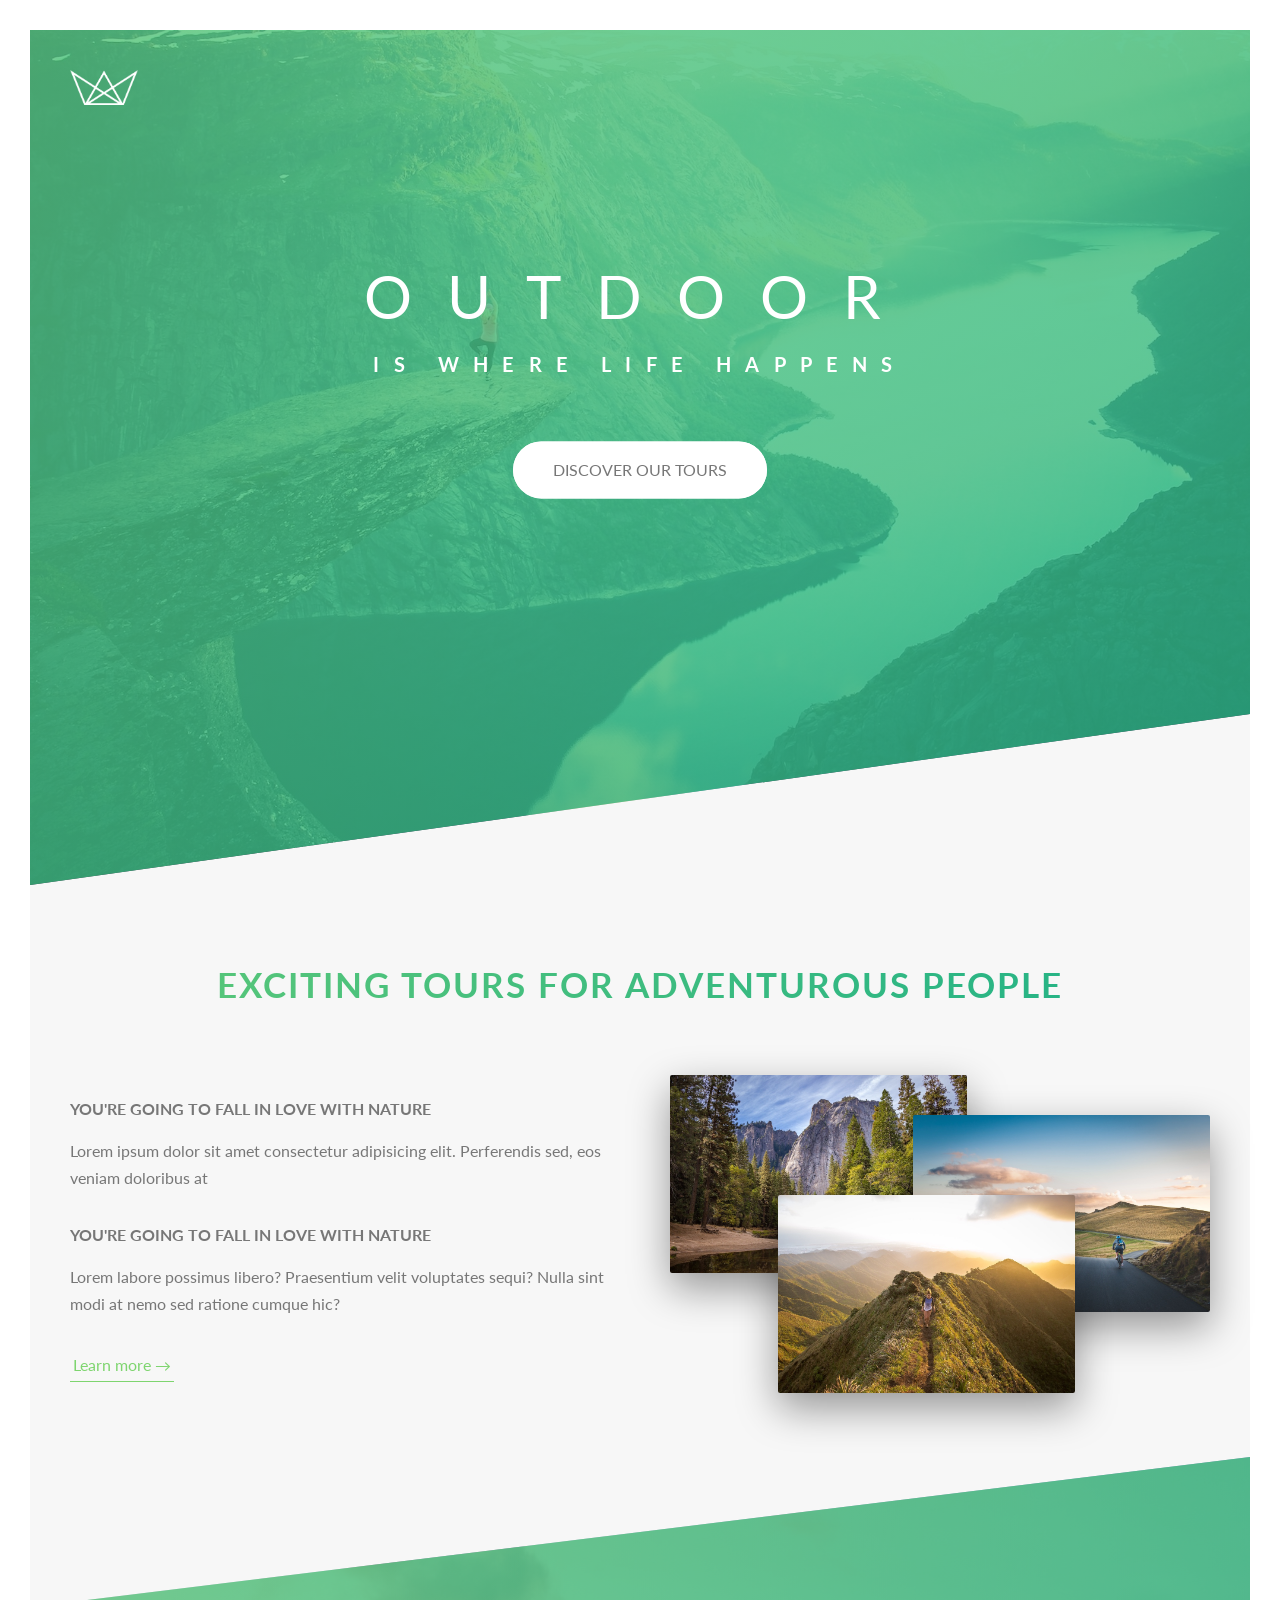
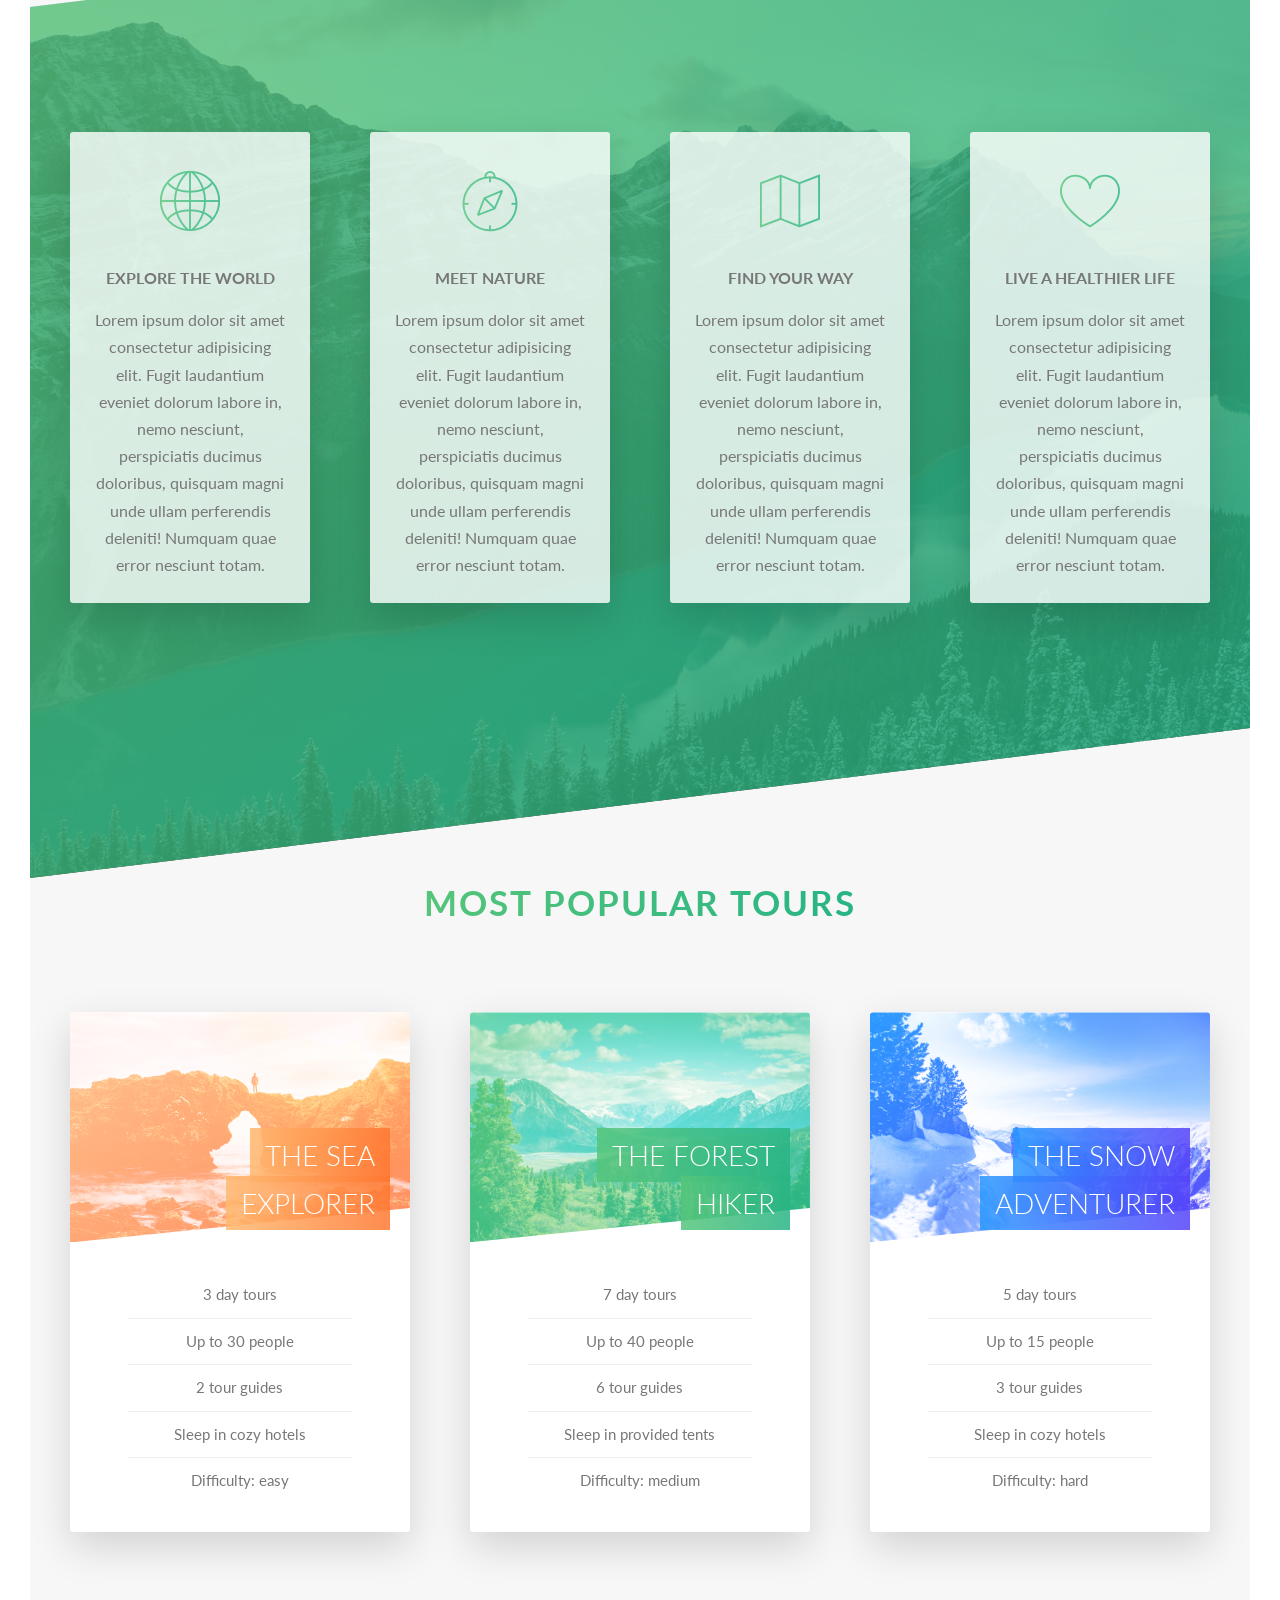
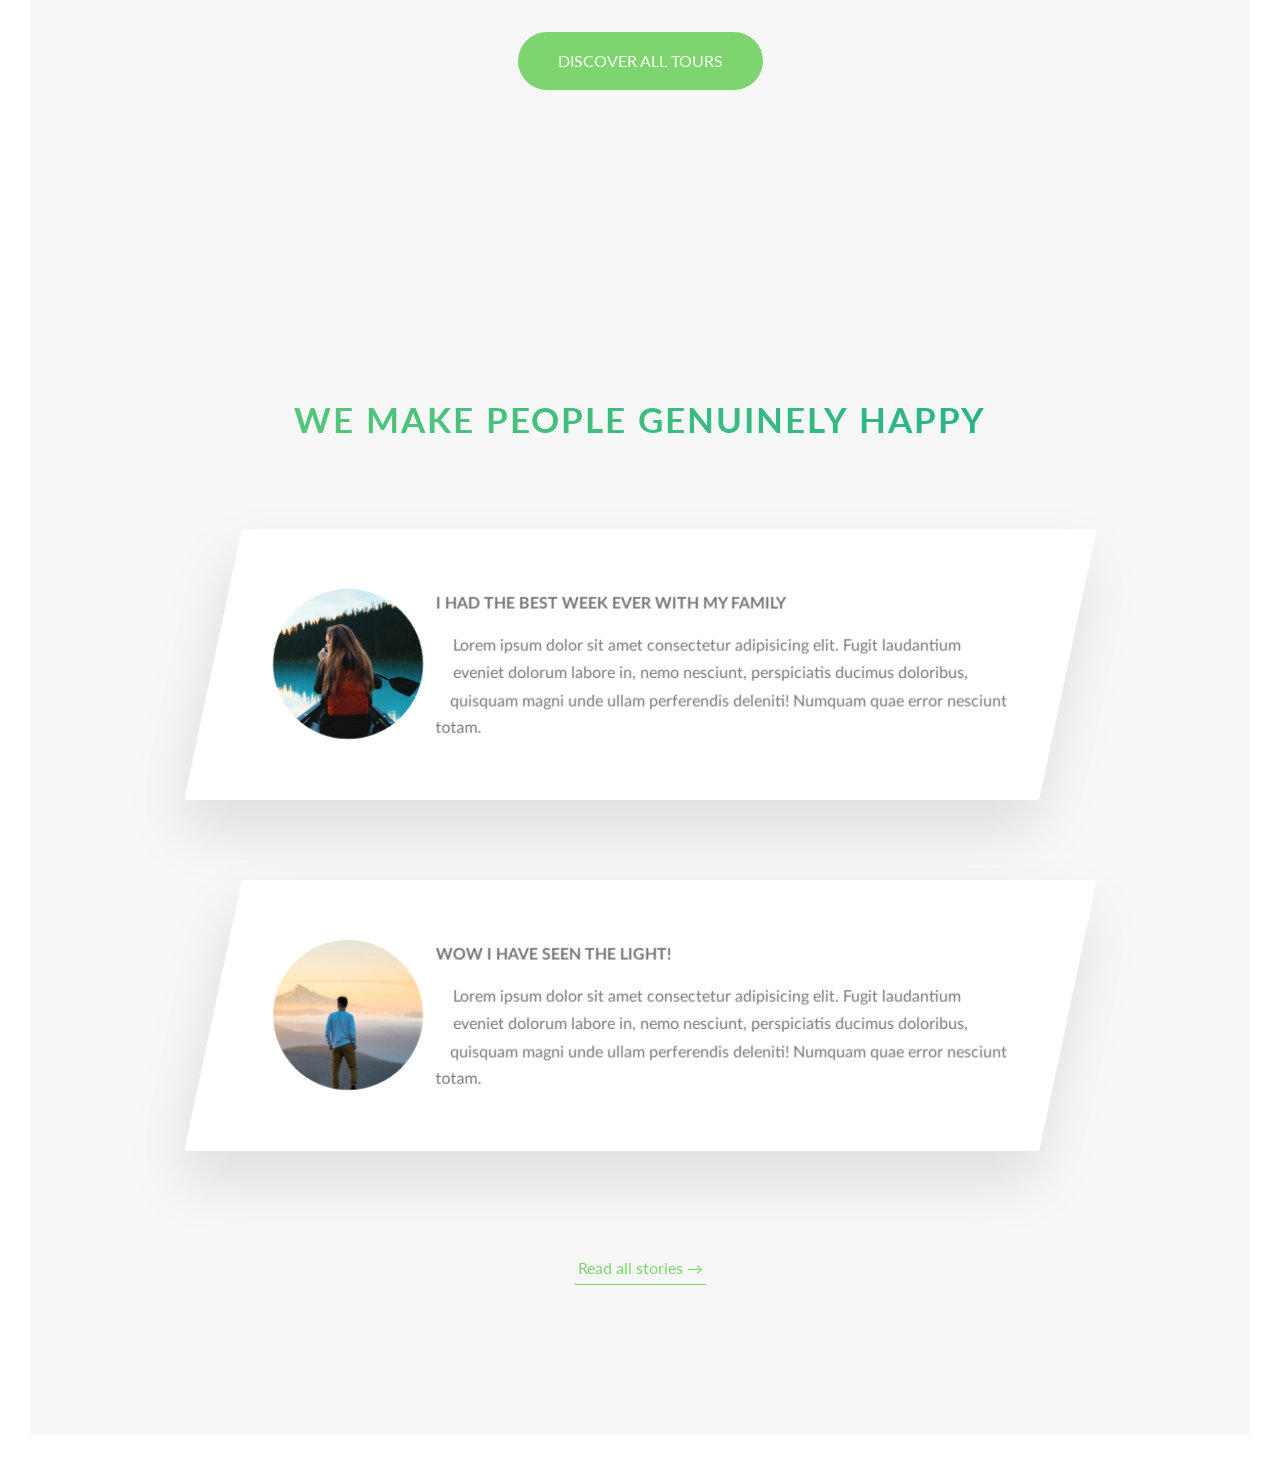
==== Natours/index.html @ 7f2121db "43: completed story item" ====
<!DOCTYPE html>
<html lang="en">

<head>
    <meta charset="UTF-8">
    <meta name="viewport" content="width=device-width, initial-scale=1.0">

    <link href="https://fonts.googleapis.com/css?family=Lato:100,300,400,700,900" rel="stylesheet">

    <link rel="stylesheet" href="css/icon-font.css">
    <link rel="stylesheet" href="css/style.css">
    <link rel="shortcut icon" type="image/png" href="img/favicon.png">

    <title>Natours | Exciting tours for adventurous people</title>
</head>

<body>
    <header class='header'>
        <div class='header__logo-box'>
            <img src='img/logo-white.png' alt='logo' class='header__logo'>
            <!-- images are in-line elements, so you want a container, alt is used for SEO and if image doesn't show -->
        </div>
        <div class='header__text-box'>
            <!-- h1 is the most important element of h1 for SEO/google, so use a span to split up an h1 tag -->
            <h1 class='heading-primary'>
                <span class='heading-primary--main'>Outdoor</span>
                <span class='heading-primary--sub'>is where life happens</span>
            </h1>
            <a href='#' class='btn btn--white btn--animated'>Discover our tours</a>
        </div>
    </header>

    <main>
        <section class="section-about">
            <div class="u-center-text u-margin-bottom-big">
                <h2 class="heading-secondary">
                    Exciting tours for adventurous People
                </h2>
            </div>
            <div class='row'>
                <div class='col-1-of-2'>
                    <h3 class="heading-tertiary u-margin-bottom-small">You're going to fall in love with nature
                    </h3>
                    <p class="paragraph">Lorem ipsum dolor sit amet consectetur adipisicing elit. Perferendis sed, eos veniam doloribus at
                    </p>
                    <h3 class="heading-tertiary u-margin-bottom-small">You're going to fall in love with nature
                    </h3>
                    <p class="paragraph">Lorem labore possimus libero? Praesentium velit voluptates sequi? Nulla sint modi at nemo sed ratione
                        cumque hic?
                    </p>

                    <a href="#" class="btn-text">Learn more &rarr;</a>
                </div>
                <div class='col-1-of-2'>
                    <div class="composition">
                        <img src="img/nat-1-large.jpg" alt="Photo 1" class="composition__photo composition__photo--p1">
                        <img src="img/nat-2-large.jpg" alt="Photo 2" class="composition__photo composition__photo--p2">
                        <img src="img/nat-3-large.jpg" alt="Photo 3" class="composition__photo   composition__photo--p3">
                    </div>
                </div>
            </div>
        </section>
    </main>

    <section class="section-features">

        <div class="row">
            <div class="col-1-of-4">
                <div class="feature-box">
                    <i class='feature-box__icon icon-basic-world'></i>
                    <h3 class="heading-tertiary u-margin-bottom-small">Explore the world</h3>
                    <p class="feature-box__text">
                        Lorem ipsum dolor sit amet consectetur adipisicing elit. Fugit laudantium eveniet dolorum labore in, nemo nesciunt, perspiciatis
                        ducimus doloribus, quisquam magni unde ullam perferendis deleniti! Numquam quae error nesciunt totam.
                    </p>
                </div>
            </div>
            <div class="col-1-of-4">
                <div class="feature-box">
                    <i class='feature-box__icon icon-basic-compass'></i>
                    <h3 class="heading-tertiary u-margin-bottom-small">Meet nature</h3>
                    <p class="feature-box__text">
                        Lorem ipsum dolor sit amet consectetur adipisicing elit. Fugit laudantium eveniet dolorum labore in, nemo nesciunt, perspiciatis
                        ducimus doloribus, quisquam magni unde ullam perferendis deleniti! Numquam quae error nesciunt totam.
                    </p>
                </div>
            </div>
            <div class="col-1-of-4">
                <div class="feature-box">
                    <i class='feature-box__icon icon-basic-map'></i>
                    <h3 class="heading-tertiary u-margin-bottom-small">Find your way</h3>
                    <p class="feature-box__text">
                        Lorem ipsum dolor sit amet consectetur adipisicing elit. Fugit laudantium eveniet dolorum labore in, nemo nesciunt, perspiciatis
                        ducimus doloribus, quisquam magni unde ullam perferendis deleniti! Numquam quae error nesciunt totam.
                    </p>
                </div>
            </div>
            <div class="col-1-of-4">
                <div class="feature-box">
                    <i class='feature-box__icon icon-basic-heart'></i>
                    <h3 class="heading-tertiary u-margin-bottom-small">Live a healthier life</h3>
                    <p class="feature-box__text">
                        Lorem ipsum dolor sit amet consectetur adipisicing elit. Fugit laudantium eveniet dolorum labore in, nemo nesciunt, perspiciatis
                        ducimus doloribus, quisquam magni unde ullam perferendis deleniti! Numquam quae error nesciunt totam.
                    </p>
                </div>
            </div>
        </div>
    </section>
    <section class="section-tours">
        <div class="u-center-text u-margin-bottom-big">
            <h2 class="heading-secondary">
                Most popular tours
            </h2>
        </div>
        <div class='row'>
            <div class='col-1-of-3'>
                <div class="card">
                    <div class="card__side card__side--front">
                        <div class="card__picture card__picture--1">
                            &nbsp;
                            <!--  empty space -->
                        </div>
                        <h4 class="card__heading">
                            <span class="card__heading-span card__heading-span--1">The Sea Explorer</span>
                        </h4>
                        <div class="card__details">
                            <ul>
                                <li>3 day tours</li>
                                <li>Up to 30 people</li>
                                <li>2 tour guides</li>
                                <li>Sleep in cozy hotels</li>
                                <li>Difficulty: easy</li>
                            </ul>
                        </div>
                    </div>
                    <div class="card__side card__side--back card__side--back-1">
                        <div class="card__cta">
                            <div class="card__price-box">
                                <p class="card__price-only">Only</p>
                                <p class="card__price-value">$297</p>
                            </div>
                            <a href="#" class="btn btn--white">Book now!</a>
                        </div>
                    </div>
                </div>
            </div>
            <div class='col-1-of-3'>
                <div class="card">
                    <div class="card__side card__side--front">
                        <div class="card__picture card__picture--2">
                            &nbsp;
                            <!--  empty space -->
                        </div>
                        <h4 class="card__heading">
                            <span class="card__heading-span card__heading-span--2">The Forest Hiker</span>
                        </h4>
                        <div class="card__details">
                            <ul>
                                <li>7 day tours</li>
                                <li>Up to 40 people</li>
                                <li>6 tour guides</li>
                                <li>Sleep in provided tents</li>
                                <li>Difficulty: medium</li>
                            </ul>
                        </div>
                    </div>
                    <div class="card__side card__side--back card__side--back-2">
                        <div class="card__cta">
                            <div class="card__price-box">
                                <p class="card__price-only">Only</p>
                                <p class="card__price-value">$297</p>
                            </div>
                            <a href="#" class="btn btn--white">Book now!</a>
                        </div>
                    </div>
                </div>
            </div>
            <div class='col-1-of-3'>
                <div class="card">
                    <div class="card__side card__side--front">
                        <div class="card__picture card__picture--3">
                            &nbsp;
                            <!--  empty space -->
                        </div>
                        <h4 class="card__heading">
                            <span class="card__heading-span card__heading-span--3">The Snow Adventurer</span>
                        </h4>
                        <div class="card__details">
                            <ul>
                                <li>5 day tours</li>
                                <li>Up to 15 people</li>
                                <li>3 tour guides</li>
                                <li>Sleep in cozy hotels</li>
                                <li>Difficulty: hard</li>
                            </ul>
                        </div>
                    </div>
                    <div class="card__side card__side--back card__side--back-3">
                        <div class="card__cta">
                            <div class="card__price-box">
                                <p class="card__price-only">Only</p>
                                <p class="card__price-value">$297</p>
                            </div>
                            <a href="#" class="btn btn--white">Book now!</a>
                        </div>
                    </div>
                </div>
            </div>
        </div>
        <div class="u-center-text u-margin-top-huge">
            <a href="#" class="btn btn--green">Discover all tours</a>
        </div>
    </section>

    <section class="section-stories">
        <div class="u-center-text u-margin-bottom-big">
            <h2 class="heading-secondary">
                We make people genuinely happy
            </h2>
        </div>
        <div class="row">
            <div class="story">
                <figure class="story__shape">
                    <img src="img/nat-8.jpg" alt="Person on a tour" class='story__img'>
                    <figcaption class="story__caption">
                        Mary Smith
                    </figcaption>
                </figure>
                <div class="story__text">
                    <h3 class="heading-tertiary u-margin-bottom-small">I had the best week ever with my family</h3>
                    <p>Lorem ipsum dolor sit amet consectetur adipisicing elit. Fugit laudantium eveniet dolorum labore in,
                        nemo nesciunt, perspiciatis ducimus doloribus, quisquam magni unde ullam perferendis deleniti! Numquam
                        quae error nesciunt totam.</p>
                </div>
            </div>
        </div>
        <div class="row">
            <div class="story">
                <figure class="story__shape">
                    <img src="img/nat-9.jpg" alt="Person on a tour" class='story__img'>
                    <figcaption class="story__caption">
                        Jack Wilson
                    </figcaption>
                </figure>
                <div class="story__text">
                    <h3 class="heading-tertiary u-margin-bottom-small">Wow I have seen the light!</h3>
                    <p>Lorem ipsum dolor sit amet consectetur adipisicing elit. Fugit laudantium eveniet dolorum labore in,
                        nemo nesciunt, perspiciatis ducimus doloribus, quisquam magni unde ullam perferendis deleniti! Numquam
                        quae error nesciunt totam.</p>
                </div>
            </div>
        </div>
        <div class="u-center-text u-margin-top-huge">
            <a href="#" class="btn-text">Read all stories &rarr;</a>
        </div>
    </section>

</body>

</html>

<!-- <section class='grid-test'>
        <div class='row'>
            <div class='col-1-of-2'>
                Col 1 of 2
            </div>
            <div class='col-1-of-2'>
                Col 1 of 2
            </div>
        </div>
        <div class='row'>
            <div class='col-1-of-3'>
                Col 1 of 3
            </div>
            <div class='col-1-of-3'>
                Col 1 of 3
            </div>
            <div class='col-1-of-3'>
                Col 1 of 3
            </div>
        </div>
        <div class='row'>
            <div class='col-1-of-3'>
                Col 1 of 3
            </div>
            <div class='col-2-of-3'>
                Col 2 of 3
            </div>
        </div>
        <div class='row'>
            <div class='col-1-of-4'>
                Col 1 of 4
            </div>
            <div class='col-1-of-4'>
                Col 1 of 4
            </div>
            <div class='col-1-of-4'>
                Col 1 of 4
            </div>
            <div class='col-1-of-4'>
                Col 1 of 4
            </div>
        </div>
        <div class='row'>
            <div class='col-1-of-4'>
                Col 1 of 4
            </div>
            <div class='col-1-of-4'>
                Col 1 of 4
            </div>
            <div class='col-2-of-4'>
                Col 2 of 4
            </div>
        </div>
        <div class='row'>
            <div class='col-1-of-4'>
                Col 1 of 4
            </div>
            <div class='col-3-of-4'>
                Col 3 of 4
            </div>
        </div>
    </section> -->
---- Natours/css/icon-font.css ----
@charset "UTF-8";

@font-face {
  font-family: "linea-basic-10";
  src:url("fonts/linea-basic-10.eot");
  src:url("fonts/linea-basic-10.eot?#iefix") format("embedded-opentype"),
    url("fonts/linea-basic-10.woff") format("woff"),
    url("fonts/linea-basic-10.ttf") format("truetype"),
    url("fonts/linea-basic-10.svg#linea-basic-10") format("svg");
  font-weight: normal;
  font-style: normal;

}

[data-icon]:before {
  font-family: "linea-basic-10" !important;
  content: attr(data-icon);
  font-style: normal !important;
  font-weight: normal !important;
  font-variant: normal !important;
  text-transform: none !important;
  speak: none;
  line-height: 1;
  -webkit-font-smoothing: antialiased;
  -moz-osx-font-smoothing: grayscale;
}

[class^="icon-"]:before,
[class*=" icon-"]:before {
  font-family: "linea-basic-10" !important;
  font-style: normal !important;
  font-weight: normal !important;
  font-variant: normal !important;
  text-transform: none !important;
  speak: none;
  line-height: 1;
  -webkit-font-smoothing: antialiased;
  -moz-osx-font-smoothing: grayscale;
}

.icon-basic-accelerator:before {
  content: "a";
}
.icon-basic-alarm:before {
  content: "b";
}
.icon-basic-anchor:before {
  content: "c";
}
.icon-basic-anticlockwise:before {
  content: "d";
}
.icon-basic-archive:before {
  content: "e";
}
.icon-basic-archive-full:before {
  content: "f";
}
.icon-basic-ban:before {
  content: "g";
}
.icon-basic-battery-charge:before {
  content: "h";
}
.icon-basic-battery-empty:before {
  content: "i";
}
.icon-basic-battery-full:before {
  content: "j";
}
.icon-basic-battery-half:before {
  content: "k";
}
.icon-basic-bolt:before {
  content: "l";
}
.icon-basic-book:before {
  content: "m";
}
.icon-basic-book-pen:before {
  content: "n";
}
.icon-basic-book-pencil:before {
  content: "o";
}
.icon-basic-bookmark:before {
  content: "p";
}
.icon-basic-calculator:before {
  content: "q";
}
.icon-basic-calendar:before {
  content: "r";
}
.icon-basic-cards-diamonds:before {
  content: "s";
}
.icon-basic-cards-hearts:before {
  content: "t";
}
.icon-basic-case:before {
  content: "u";
}
.icon-basic-chronometer:before {
  content: "v";
}
.icon-basic-clessidre:before {
  content: "w";
}
.icon-basic-clock:before {
  content: "x";
}
.icon-basic-clockwise:before {
  content: "y";
}
.icon-basic-cloud:before {
  content: "z";
}
.icon-basic-clubs:before {
  content: "A";
}
.icon-basic-compass:before {
  content: "B";
}
.icon-basic-cup:before {
  content: "C";
}
.icon-basic-diamonds:before {
  content: "D";
}
.icon-basic-display:before {
  content: "E";
}
.icon-basic-download:before {
  content: "F";
}
.icon-basic-exclamation:before {
  content: "G";
}
.icon-basic-eye:before {
  content: "H";
}
.icon-basic-eye-closed:before {
  content: "I";
}
.icon-basic-female:before {
  content: "J";
}
.icon-basic-flag1:before {
  content: "K";
}
.icon-basic-flag2:before {
  content: "L";
}
.icon-basic-floppydisk:before {
  content: "M";
}
.icon-basic-folder:before {
  content: "N";
}
.icon-basic-folder-multiple:before {
  content: "O";
}
.icon-basic-gear:before {
  content: "P";
}
.icon-basic-geolocalize-01:before {
  content: "Q";
}
.icon-basic-geolocalize-05:before {
  content: "R";
}
.icon-basic-globe:before {
  content: "S";
}
.icon-basic-gunsight:before {
  content: "T";
}
.icon-basic-hammer:before {
  content: "U";
}
.icon-basic-headset:before {
  content: "V";
}
.icon-basic-heart:before {
  content: "W";
}
.icon-basic-heart-broken:before {
  content: "X";
}
.icon-basic-helm:before {
  content: "Y";
}
.icon-basic-home:before {
  content: "Z";
}
.icon-basic-info:before {
  content: "0";
}
.icon-basic-ipod:before {
  content: "1";
}
.icon-basic-joypad:before {
  content: "2";
}
.icon-basic-key:before {
  content: "3";
}
.icon-basic-keyboard:before {
  content: "4";
}
.icon-basic-laptop:before {
  content: "5";
}
.icon-basic-life-buoy:before {
  content: "6";
}
.icon-basic-lightbulb:before {
  content: "7";
}
.icon-basic-link:before {
  content: "8";
}
.icon-basic-lock:before {
  content: "9";
}
.icon-basic-lock-open:before {
  content: "!";
}
.icon-basic-magic-mouse:before {
  content: "\"";
}
.icon-basic-magnifier:before {
  content: "#";
}
.icon-basic-magnifier-minus:before {
  content: "$";
}
.icon-basic-magnifier-plus:before {
  content: "%";
}
.icon-basic-mail:before {
  content: "&";
}
.icon-basic-mail-multiple:before {
  content: "'";
}
.icon-basic-mail-open:before {
  content: "(";
}
.icon-basic-mail-open-text:before {
  content: ")";
}
.icon-basic-male:before {
  content: "*";
}
.icon-basic-map:before {
  content: "+";
}
.icon-basic-message:before {
  content: ",";
}
.icon-basic-message-multiple:before {
  content: "-";
}
.icon-basic-message-txt:before {
  content: ".";
}
.icon-basic-mixer2:before {
  content: "/";
}
.icon-basic-mouse:before {
  content: ":";
}
.icon-basic-notebook:before {
  content: ";";
}
.icon-basic-notebook-pen:before {
  content: "<";
}
.icon-basic-notebook-pencil:before {
  content: "=";
}
.icon-basic-paperplane:before {
  content: ">";
}
.icon-basic-pencil-ruler:before {
  content: "?";
}
.icon-basic-pencil-ruler-pen:before {
  content: "@";
}
.icon-basic-photo:before {
  content: "[";
}
.icon-basic-picture:before {
  content: "]";
}
.icon-basic-picture-multiple:before {
  content: "^";
}
.icon-basic-pin1:before {
  content: "_";
}
.icon-basic-pin2:before {
  content: "`";
}
.icon-basic-postcard:before {
  content: "{";
}
.icon-basic-postcard-multiple:before {
  content: "|";
}
.icon-basic-printer:before {
  content: "}";
}
.icon-basic-question:before {
  content: "~";
}
.icon-basic-rss:before {
  content: "\\";
}
.icon-basic-server:before {
  content: "\e000";
}
.icon-basic-server2:before {
  content: "\e001";
}
.icon-basic-server-cloud:before {
  content: "\e002";
}
.icon-basic-server-download:before {
  content: "\e003";
}
.icon-basic-server-upload:before {
  content: "\e004";
}
.icon-basic-settings:before {
  content: "\e005";
}
.icon-basic-share:before {
  content: "\e006";
}
.icon-basic-sheet:before {
  content: "\e007";
}
.icon-basic-sheet-multiple:before {
  content: "\e008";
}
.icon-basic-sheet-pen:before {
  content: "\e009";
}
.icon-basic-sheet-pencil:before {
  content: "\e00a";
}
.icon-basic-sheet-txt:before {
  content: "\e00b";
}
.icon-basic-signs:before {
  content: "\e00c";
}
.icon-basic-smartphone:before {
  content: "\e00d";
}
.icon-basic-spades:before {
  content: "\e00e";
}
.icon-basic-spread:before {
  content: "\e00f";
}
.icon-basic-spread-bookmark:before {
  content: "\e010";
}
.icon-basic-spread-text:before {
  content: "\e011";
}
.icon-basic-spread-text-bookmark:before {
  content: "\e012";
}
.icon-basic-star:before {
  content: "\e013";
}
.icon-basic-tablet:before {
  content: "\e014";
}
.icon-basic-target:before {
  content: "\e015";
}
.icon-basic-todo:before {
  content: "\e016";
}
.icon-basic-todo-pen:before {
  content: "\e017";
}
.icon-basic-todo-pencil:before {
  content: "\e018";
}
.icon-basic-todo-txt:before {
  content: "\e019";
}
.icon-basic-todolist-pen:before {
  content: "\e01a";
}
.icon-basic-todolist-pencil:before {
  content: "\e01b";
}
.icon-basic-trashcan:before {
  content: "\e01c";
}
.icon-basic-trashcan-full:before {
  content: "\e01d";
}
.icon-basic-trashcan-refresh:before {
  content: "\e01e";
}
.icon-basic-trashcan-remove:before {
  content: "\e01f";
}
.icon-basic-upload:before {
  content: "\e020";
}
.icon-basic-usb:before {
  content: "\e021";
}
.icon-basic-video:before {
  content: "\e022";
}
.icon-basic-watch:before {
  content: "\e023";
}
.icon-basic-webpage:before {
  content: "\e024";
}
.icon-basic-webpage-img-txt:before {
  content: "\e025";
}
.icon-basic-webpage-multiple:before {
  content: "\e026";
}
.icon-basic-webpage-txt:before {
  content: "\e027";
}
.icon-basic-world:before {
  content: "\e028";
}
---- Natours/css/style.css ----
@keyframes moveInLeft {
  0% {
    /* start of animation */
    opacity: 0;
    transform: translateX(-10rem);
    /* x moves right */ }
  80% {
    transform: translateX(2rem);
    /* rotate(180deg) */ }
  100% {
    /* end of animation */
    opacity: 1;
    transform: translateX(0); } }

@keyframes moveInRight {
  0% {
    /* start of animation */
    opacity: 0;
    transform: translateX(10rem);
    /* x moves right */ }
  80% {
    transform: translateX(-2rem); }
  100% {
    /* end of animation */
    opacity: 1;
    transform: translateX(0); } }

/* normalize - makes every browser render the same way but since browsers are getting better and better, no need to normalize (wipes all styles, even browser settings)
Rather, just reset to bring back to browser settings*/
*,
*::after,
*::before {
  /* universal selector */
  margin: 0;
  padding: 0;
  /* box-sizing: border-box; */
  /* change box model so border and padding is not added to total height and width specified for a box */
  box-sizing: inherit; }

html {
  /* font-size: 10px; */
  /* used 10px b/c its a clean num| 10px = 1 rem */
  font-size: 62.5%;
  /* default browser f-size is 16px, 100/16 = 62.5, making it completely dynamic */ }

body {
  box-sizing: border-box; }

body {
  font-family: "Lato", sans-serif;
  /* putting font fami ly here will allow all children to inherit (more efficient) */
  font-weight: 400;
  font-size: 16px;
  line-height: 1.7;
  /* times bigger than previous line height */
  color: #777;
  padding: 3rem; }

.heading-primary {
  color: #fff;
  text-transform: uppercase;
  /* fix for shaking from animation, bug no one knows y */
  backface-visibility: hidden;
  margin-bottom: 6rem; }
  .heading-primary--main {
    /* since a span is an inline elem, you'll need to change display to change behavior*/
    display: block;
    font-size: 6rem;
    font-weight: 400;
    letter-spacing: 3.5rem;
    animation-name: moveInLeft;
    /* that you've specified below */
    animation-duration: 2s;
    animation-timing-function: ease-out;
    /*there are other distributions of speed */
    /* animation-delay: 3s; */
    /* animation-iteration-count: 3; */ }
  .heading-primary--sub {
    display: block;
    font-size: 2rem;
    font-weight: 700;
    letter-spacing: 1.42rem;
    animation: moveInRight 2s ease-out; }

.heading-secondary {
  font-size: 3.5rem;
  text-transform: uppercase;
  font-weight: 700;
  letter-spacing: 2px;
  display: inline-block;
  background-image: linear-gradient(to right, #55c57a, #28b485);
  -webkit-background-clip: text;
  color: transparent;
  transition: all 0.2s; }
  .heading-secondary:hover {
    transform: skewY(2deg) skewX(15deg) scale(1.1);
    text-shadow: 0.5rem 1rem 2rem rgba(0, 0, 0, 0.2); }

.heading-tertiary {
  font-size: 1.6rem;
  font-weight: 700;
  text-transform: uppercase; }

.paragraph {
  font-size: 1.6rem; }
  .paragraph:not(:last-child) {
    margin-bottom: 3rem; }

.u-center-text {
  text-align: center; }

.u-margin-bottom-small {
  margin-bottom: 1.5rem; }

.u-margin-bottom-medium {
  margin-bottom: 4rem; }

.u-margin-bottom-big {
  margin-bottom: 8rem; }

.u-margin-top-big {
  margin-top: 8rem; }

.u-margin-top-huge {
  margin-top: 10rem; }

.btn {
  /* psuedo class, style classes under special states. link is specific to a tag */
  /* combine all these psuedo classes to make it feel like a btn press */
  /* in order to have an after effect, you MUST specify content and display prop */ }
  .btn:link, .btn:visited {
    text-transform: uppercase;
    text-decoration: none;
    /* kills blue underline for a tag */
    padding: 1.5rem 4rem;
    display: inline-block;
    border-radius: 10rem;
    /* this prop must be on intitial state!, just how it works */
    transition: all 0.2s;
    position: relative;
    font-size: 1.6rem; }
  .btn:hover {
    transform: translateY(-0.3rem);
    /* since we want to move it vertical, use -Y */
    box-shadow: 0 1rem 2rem rgba(0, 0, 0, 0.2);
    /* y , x , blur , color */ }
    .btn:hover::after {
      transform: scaleX(1.4) scaleY(1.6);
      /* */
      opacity: 0; }
  .btn:active {
    transform: translateY(-0.1rem);
    /* active is in relation to inital link state, not back on hover */
    box-shadow: 0 0.5rem 1rem rgba(0, 0, 0, 0.2);
    /* y , x , blur , color */ }
  .btn--white {
    background: #fff;
    color: #777; }
    .btn--white::after {
      background-color: #fff; }
  .btn--green {
    background: #7ed56f;
    color: #fff; }
    .btn--green::after {
      background: #7ed56f; }
  .btn::after {
    content: "";
    display: inline-block;
    height: 100%;
    width: 100%;
    border-radius: 100px;
    position: absolute;
    top: 0;
    left: 0;
    z-index: -1;
    transition: all 0.4s; }

@keyframes moveInButton {
  0% {
    /* start of animation */
    opacity: 0;
    transform: translateY(10rem);
    /* Y moves up */ }
  100% {
    /* end of animation */
    opacity: 1;
    transform: translateY(0); } }
  .btn--animated {
    animation: moveInButton 0.5s 0.75s;
    /* .75 is the delay */
    animation-fill-mode: backwards;
    /* will apply 0% animation when page loads so it doesn't appear randomly */ }

.btn-text:link, .btn-text:visited {
  font-size: 1.6rem;
  color: #7ed56f;
  display: inline-block;
  text-decoration: none;
  border-bottom: 1px solid #7ed56f;
  padding: 3px;
  transition: all 0.2s; }

.btn-text:hover {
  background-color: #7ed56f;
  color: #fff;
  box-shadow: 0 1rem 2rem rgba(0, 0, 0, 0.15);
  transform: translateY(-2px); }

.btn-text:active {
  box-shadow: 0 0.5rem 2rem rgba(0, 0, 0, 0.15);
  transform: translateY(0px); }

.composition {
  position: relative; }
  .composition__photo {
    width: 55%;
    box-shadow: 0 1.5rem 4rem rgba(0, 0, 0, 0.4);
    border-radius: 2px;
    position: absolute;
    z-index: 10;
    transition: all 0.2s;
    outline-offset: 2rem; }
    .composition__photo--p1 {
      left: 0;
      top: -2rem; }
    .composition__photo--p2 {
      right: 0;
      top: 2rem; }
    .composition__photo--p3 {
      left: 20%;
      top: 10rem; }
    .composition__photo:hover {
      transform: scale(1.05) translateY(-0.5rem);
      box-shadow: 0 2.5rem 4rem rgba(0, 0, 0, 0.5);
      z-index: 20;
      outline: 1.5rem solid #7ed56f; }
  .composition:hover .composition__photo:not(:hover) {
    transform: scale(0.95); }

.feature-box {
  background-color: rgba(255, 255, 255, 0.8);
  font-size: 1.5;
  padding: 2.5rem;
  text-align: center;
  border-radius: 3px;
  box-shadow: 0 1.5rem 4rem rgba(0, 0, 0, 0.15);
  transition: transform 0.3s; }
  .feature-box__icon {
    font-size: 6rem;
    margin-bottom: 0.5rem;
    display: inline-block;
    background-image: linear-gradient(to right, rgba(85, 197, 122, 0.8), rgba(40, 180, 133, 0.8));
    -webkit-background-clip: text;
    color: transparent; }
  .feature-box:hover {
    transform: translateY(-1.5rem) scale(1.03); }

.card {
  perspective: 150rem;
  -moz-perspective: 150rem;
  position: relative;
  height: 52rem; }
  .card__side {
    height: 52rem;
    transition: all 2s ease;
    position: absolute;
    top: 0;
    left: 0;
    width: 100%;
    backface-visibility: hidden;
    border-radius: 3px;
    box-shadow: 0 1.5rem 4rem rgba(0, 0, 0, 0.15);
    overflow: hidden; }
    .card__side--front {
      background-color: #fff; }
    .card__side--back {
      transform: rotateY(180deg); }
      .card__side--back-1 {
        background-image: linear-gradient(to right, #ffb970, #ff7730); }
      .card__side--back-2 {
        background-image: linear-gradient(to right, #55c57a, #28b485); }
      .card__side--back-3 {
        background-image: linear-gradient(to right, #2998ff, #5643fa); }
  .card:hover .card__side--front {
    transform: rotateY(-180deg); }
  .card:hover .card__side--back {
    transform: rotateY(0); }
  .card__picture {
    background-size: cover;
    height: 23rem;
    background-blend-mode: screen;
    -webkit-clip-path: polygon(0 0, 100% 0, 100% 85%, 0 100%);
    clip-path: polygon(0 0, 100% 0, 100% 85%, 0 100%);
    border-top-left-radius: 3px;
    border-top-right-radius: 3px; }
    .card__picture--1 {
      background-image: linear-gradient(to right bottom, #ffb970, #ff7730), url("../img/nat-5.jpg"); }
    .card__picture--2 {
      background-image: linear-gradient(to right bottom, #55c57a, #28b485), url("../img/nat-6.jpg"); }
    .card__picture--3 {
      background-image: linear-gradient(to right bottom, #2998ff, #5643fa), url("../img/nat-7.jpg"); }
  .card__heading {
    font-size: 2.8rem;
    font-weight: 300;
    text-transform: uppercase;
    color: #fff;
    text-align: right;
    position: absolute;
    top: 12rem;
    right: 2rem;
    width: 70%; }
  .card__heading-span {
    padding: 1rem 1.5rem;
    -webkit-box-decoration-break: clone;
    box-decoration-break: clone; }
    .card__heading-span--1 {
      background-image: linear-gradient(to right, rgba(255, 185, 112, 0.85), rgba(255, 119, 48, 0.85)); }
    .card__heading-span--2 {
      background-image: linear-gradient(to right, rgba(85, 197, 122, 0.85), rgba(40, 180, 133, 0.85)); }
    .card__heading-span--3 {
      background-image: linear-gradient(to right, rgba(41, 152, 255, 0.85), rgba(86, 67, 250, 0.85)); }
  .card__details {
    padding: 3rem; }
    .card__details ul {
      list-style: none;
      width: 80%;
      margin: 0 auto; }
      .card__details ul li {
        text-align: center;
        font-size: 1.5rem;
        padding: 1rem; }
        .card__details ul li:not(:last-child) {
          border-bottom: 1px solid #eee; }
  .card__cta {
    position: absolute;
    top: 50%;
    left: 50%;
    transform: translate(-50%, -50%);
    width: 90%;
    text-align: center; }
  .card__price-box {
    text-align: center;
    color: #fff;
    margin-bottom: 8rem; }
  .card__price-only {
    font-size: 1.4rem;
    text-transform: uppercase; }
  .card__price-value {
    font-size: 6rem;
    font-weight: 100; }

.story {
  width: 75%;
  margin: 0 auto;
  box-shadow: 0 3rem 6rem rgba(0, 0, 0, 0.1);
  background-color: #fff;
  border-radius: 3px;
  padding: 6rem;
  padding-left: 9rem;
  font-size: 1.6rem;
  transform: skewX(-12deg); }
  .story__shape {
    width: 15rem;
    height: 15rem;
    float: left;
    -webkit-shape-outside: circle(50% at 50% 50%);
    shape-outside: circle(50% at 50% 50%);
    -webkit-clip-path: circle(50% at 50% 50%);
    clip-path: circle(50% at 50% 50%);
    transform: translateX(-3rem) skewX(12deg);
    position: relative; }
  .story__img {
    height: 100%;
    transform: translate(-4rem) scale(1.4);
    backface-visibility: hidden;
    transition: all 0.5s; }
  .story__text {
    transform: skewX(12deg); }
  .story__caption {
    position: absolute;
    top: 50%;
    left: 50%;
    transform: translate(-50%, 20%);
    color: #fff;
    font-size: 1.7rem;
    text-align: center;
    opacity: 0;
    transition: all 0.5s;
    backface-visibility: hidden; }
  .story:hover .story__caption {
    opacity: 1;
    transform: translate(-50%, -50%); }
  .story:hover .story__img {
    transform: translate(-4rem) scale(1);
    filter: blur(3px) brightness(80%); }

.header {
  height: 95vh;
  /* background-image: url(../img/hero.jpg); */
  background-image: linear-gradient(to right bottom, rgba(85, 197, 122, 0.8), rgba(40, 180, 133, 0.8)), url(../img/hero.jpg);
  background-size: cover;
  /* will always try to fit the viewport in the box */
  background-position: top;
  /* if img needs to get cut off, it'll always show position specified. This will cut off bottom */
  /* background-position: center; will crop top and bottom to keep img center */
  -webkit-clip-path: ploygon(0 0, 100% 0, 100% 80%, 0 100%);
  clip-path: polygon(0 0, 100% 0, 100% 80%, 0 100%);
  /* topLeft, topRight, bottomRight, bottomLeft */
  position: relative;
  /* if this relative is not present, the .logo-box would be 40px from top left */ }
  .header__logo-box {
    /* to anchor an absolute element onto a container element, the parent container needs the relative property*/
    position: absolute;
    top: 4rem;
    left: 4rem; }
  .header__logo {
    height: 3.5rem; }
  .header__text-box {
    position: absolute;
    /*in relation to parent */
    /* we want to center the container to be center of page*/
    top: 40%;
    left: 50%;
    /*% of the parent (container elem) */
    /* but instead of playing w/ the %, (cause 50% doesn't work out right) combine it with transform */
    transform: translate(-50%, -50%);
    /* transforms position of element itself */
    text-align: center; }

.row {
  max-width: 114rem;
  margin: 0 auto; }
  .row:not(:last-child) {
    margin-bottom: 8rem; }
  .row::after {
    content: "";
    display: table;
    clear: both; }
  .row [class^="col-"] {
    float: left; }
    .row [class^="col-"]:not(:last-child) {
      margin-right: 6rem; }
  .row .col-1-of-2 {
    width: calc((100% - 6rem) / 2); }
  .row .col-1-of-3 {
    width: calc((100% - 2 * 6rem) / 3); }
  .row .col-2-of-3 {
    width: calc( 2 * ((100% - 2 * 6rem)) / 3 + 6rem); }
  .row .col-1-of-4 {
    width: calc((100% - 3 * 6rem) / 4); }
  .row .col-2-of-4 {
    width: calc( 2 * ((100% - 3 * 6rem) / 4) + 6rem); }
  .row .col-3-of-4 {
    width: calc( 3 * ((100% - 3 * 6rem) / 4) + 2 * 6rem); }

.section-about {
  background-color: #f7f7f7;
  padding: 25rem 0;
  margin-top: -20vh; }

.section-features {
  padding: 20rem 0;
  background-image: linear-gradient(to right bottom, rgba(85, 197, 122, 0.8), rgba(40, 180, 133, 0.8)), url("../img/nat-4.jpg");
  background-size: cover;
  margin-top: -10rem;
  transform: skewY(-7deg); }
  .section-features > * {
    transform: skewY(7deg); }

.section-tours {
  background-color: #f7f7f7;
  padding: 25rem 0 15rem 0;
  margin-top: -20vh; }

.section-stories {
  padding: 15rem 0;
  background-color: #f7f7f7; }
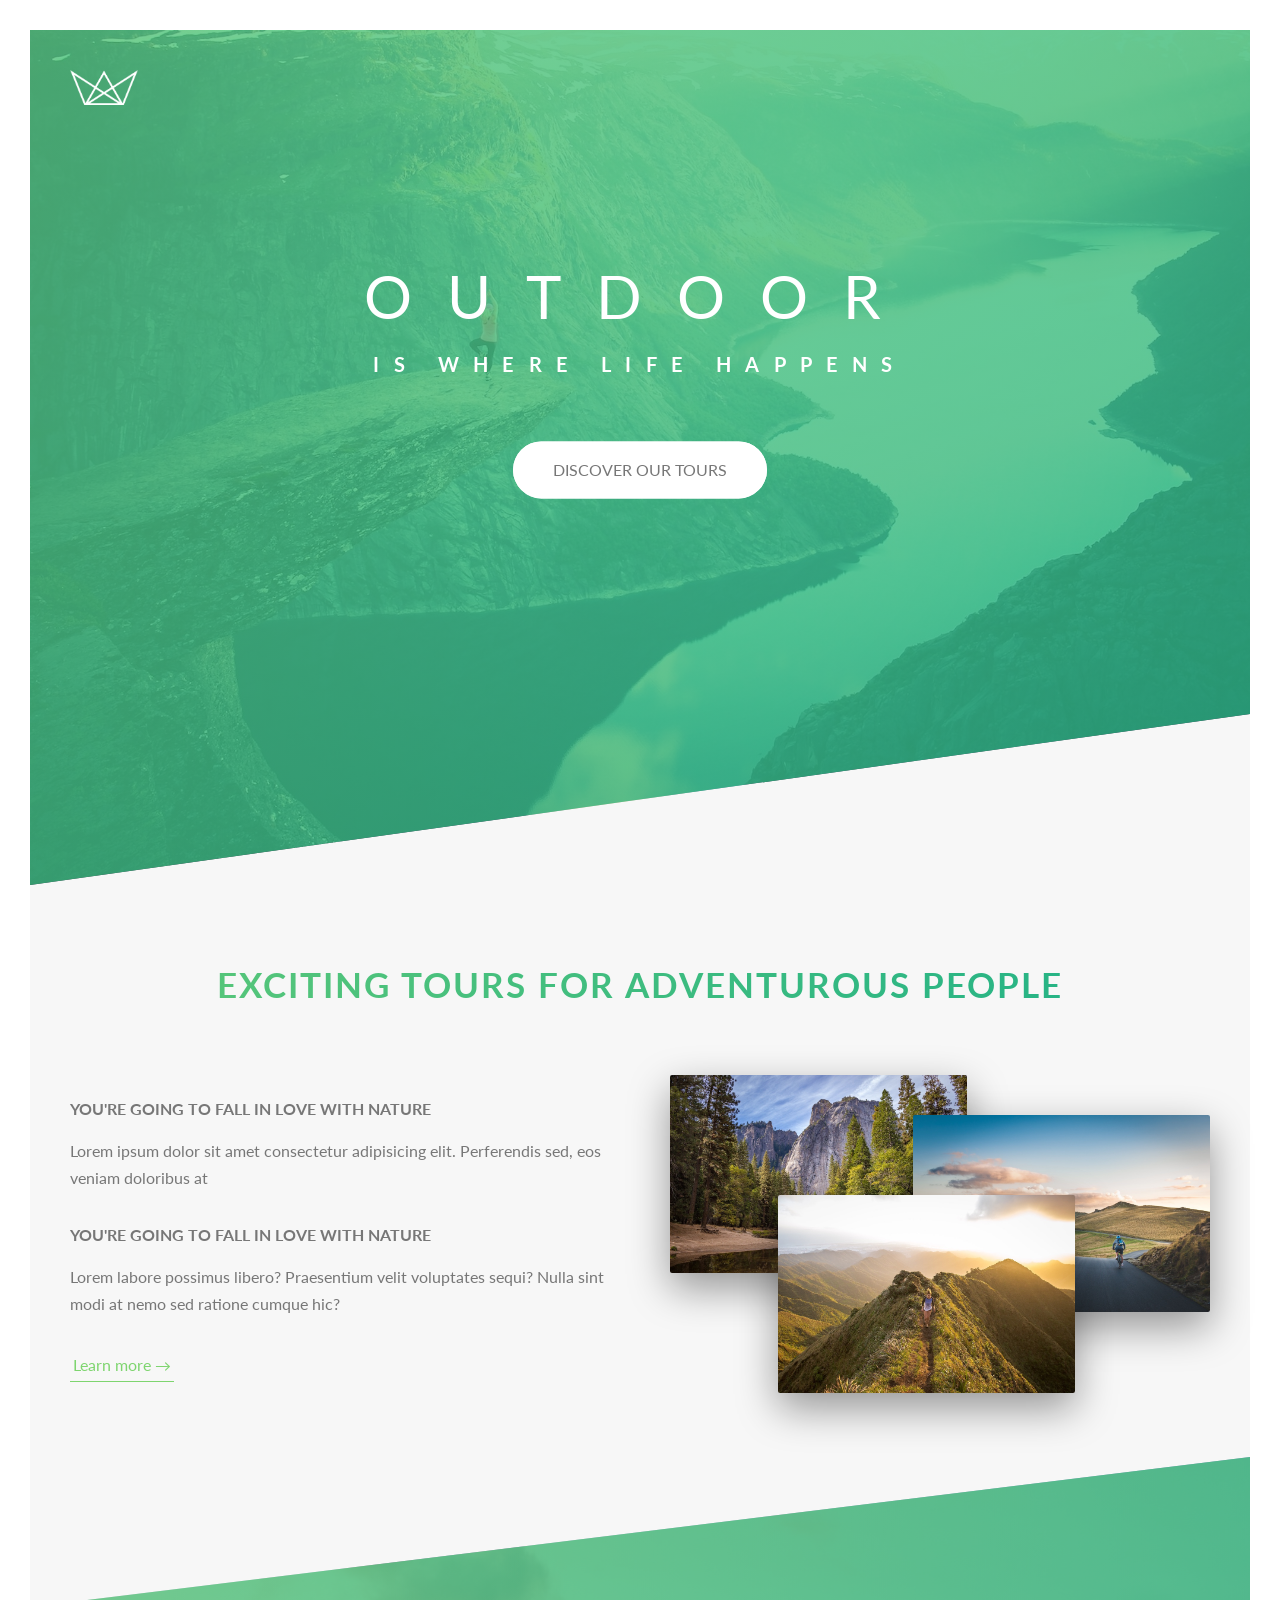
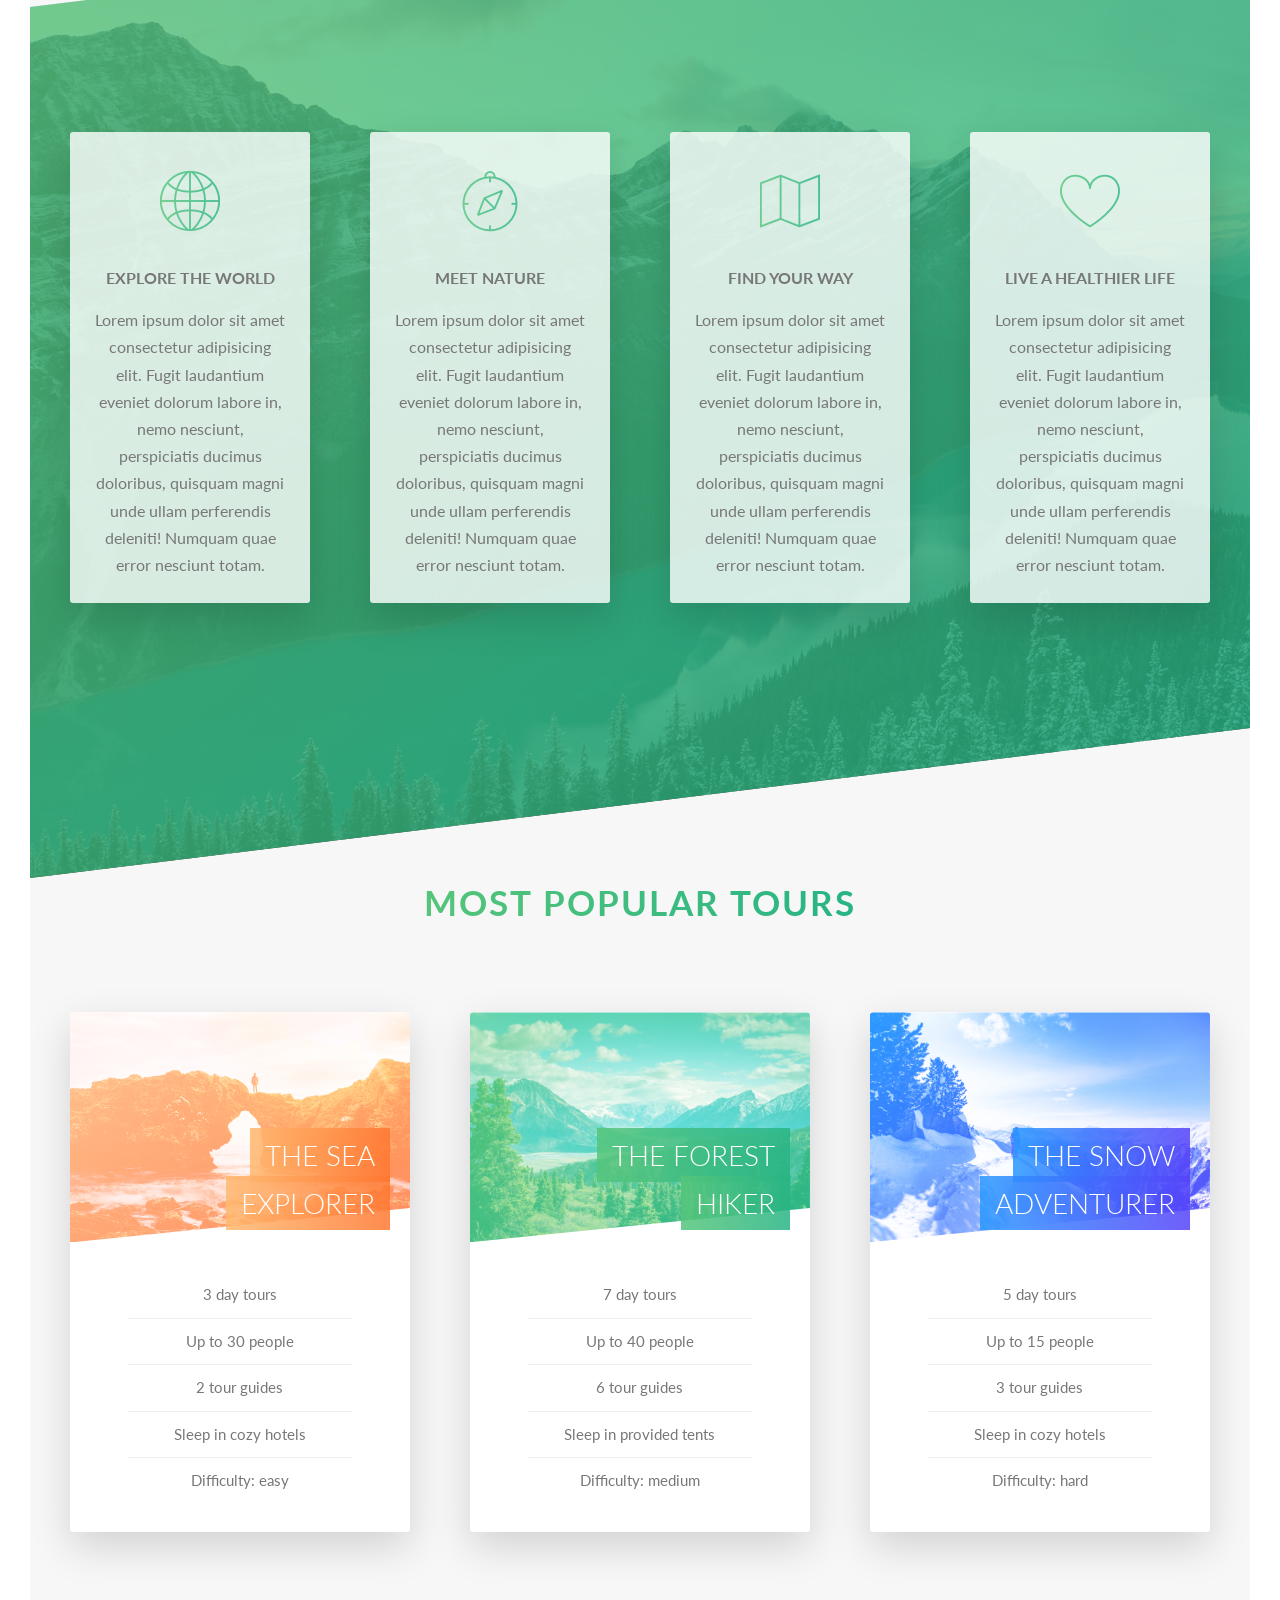
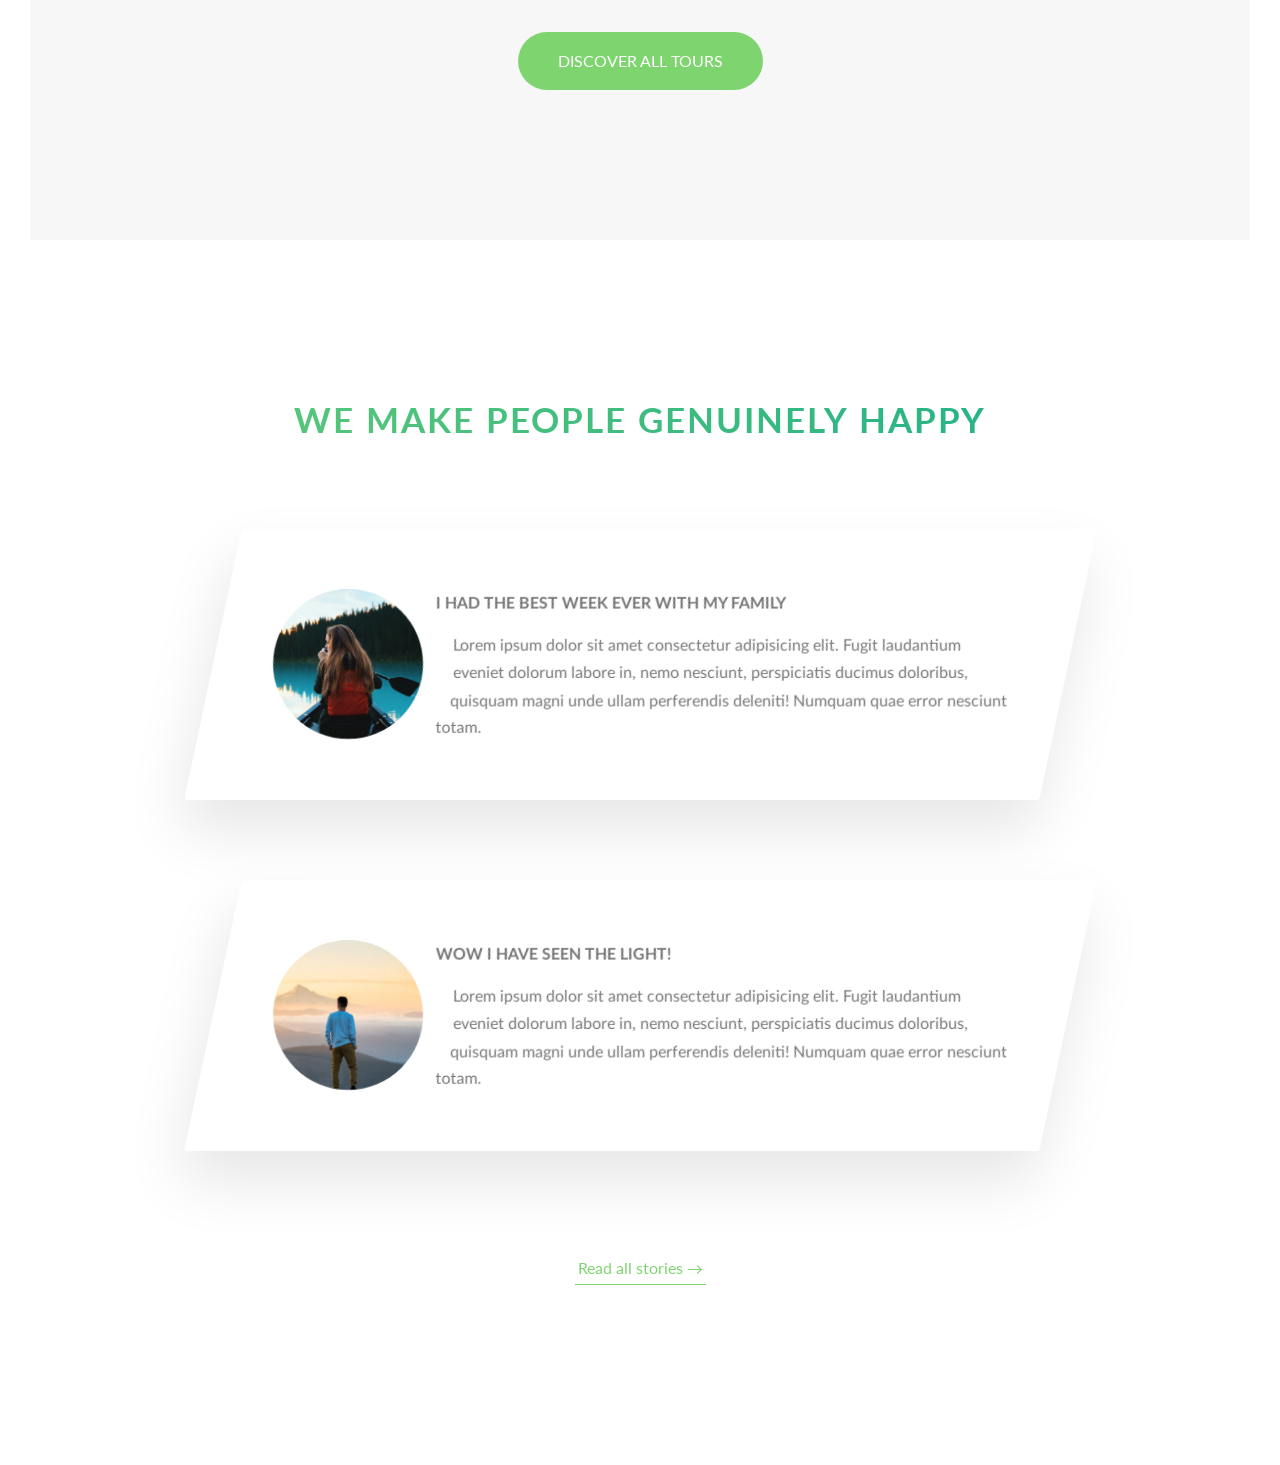
==== commit 2330707b: "44: added video background" ====
--- a/Natours/index.html
+++ b/Natours/index.html
@@ -214,6 +214,14 @@
     </section>
 
     <section class="section-stories">
+        <!-- Make bg-video the same size as elem with content -->
+        <div class="bg-video">
+            <video class="bg-video__content" autoplay muted loop>
+                <!--  Need these two formats to work across all browsers -->
+                <source src='img/video.mp4' type='type/mp4'>
+                <source src='img/video.webm' type='video/webm'> Your browser is not supported!
+            </video>
+        </div>
         <div class="u-center-text u-margin-bottom-big">
             <h2 class="heading-secondary">
                 We make people genuinely happy
--- a/Natours/css/style.css
+++ b/Natours/css/style.css
@@ -353,7 +353,7 @@
   width: 75%;
   margin: 0 auto;
   box-shadow: 0 3rem 6rem rgba(0, 0, 0, 0.1);
-  background-color: #fff;
+  background-color: rgba(255, 255, 255, 0.6);
   border-radius: 3px;
   padding: 6rem;
   padding-left: 9rem;
@@ -393,6 +393,20 @@
   .story:hover .story__img {
     transform: translate(-4rem) scale(1);
     filter: blur(3px) brightness(80%); }
+
+.bg-video {
+  position: absolute;
+  top: 0;
+  left: 0;
+  height: 100%;
+  width: 100%;
+  z-index: -1;
+  opacity: 0.15;
+  overflow: hidden; }
+  .bg-video__content {
+    height: 100%;
+    width: 100%;
+    object-fit: cover; }
 
 .header {
   height: 95vh;
@@ -473,5 +487,5 @@
   margin-top: -20vh; }
 
 .section-stories {
-  padding: 15rem 0;
-  background-color: #f7f7f7; }
+  position: relative;
+  padding: 15rem 0; }
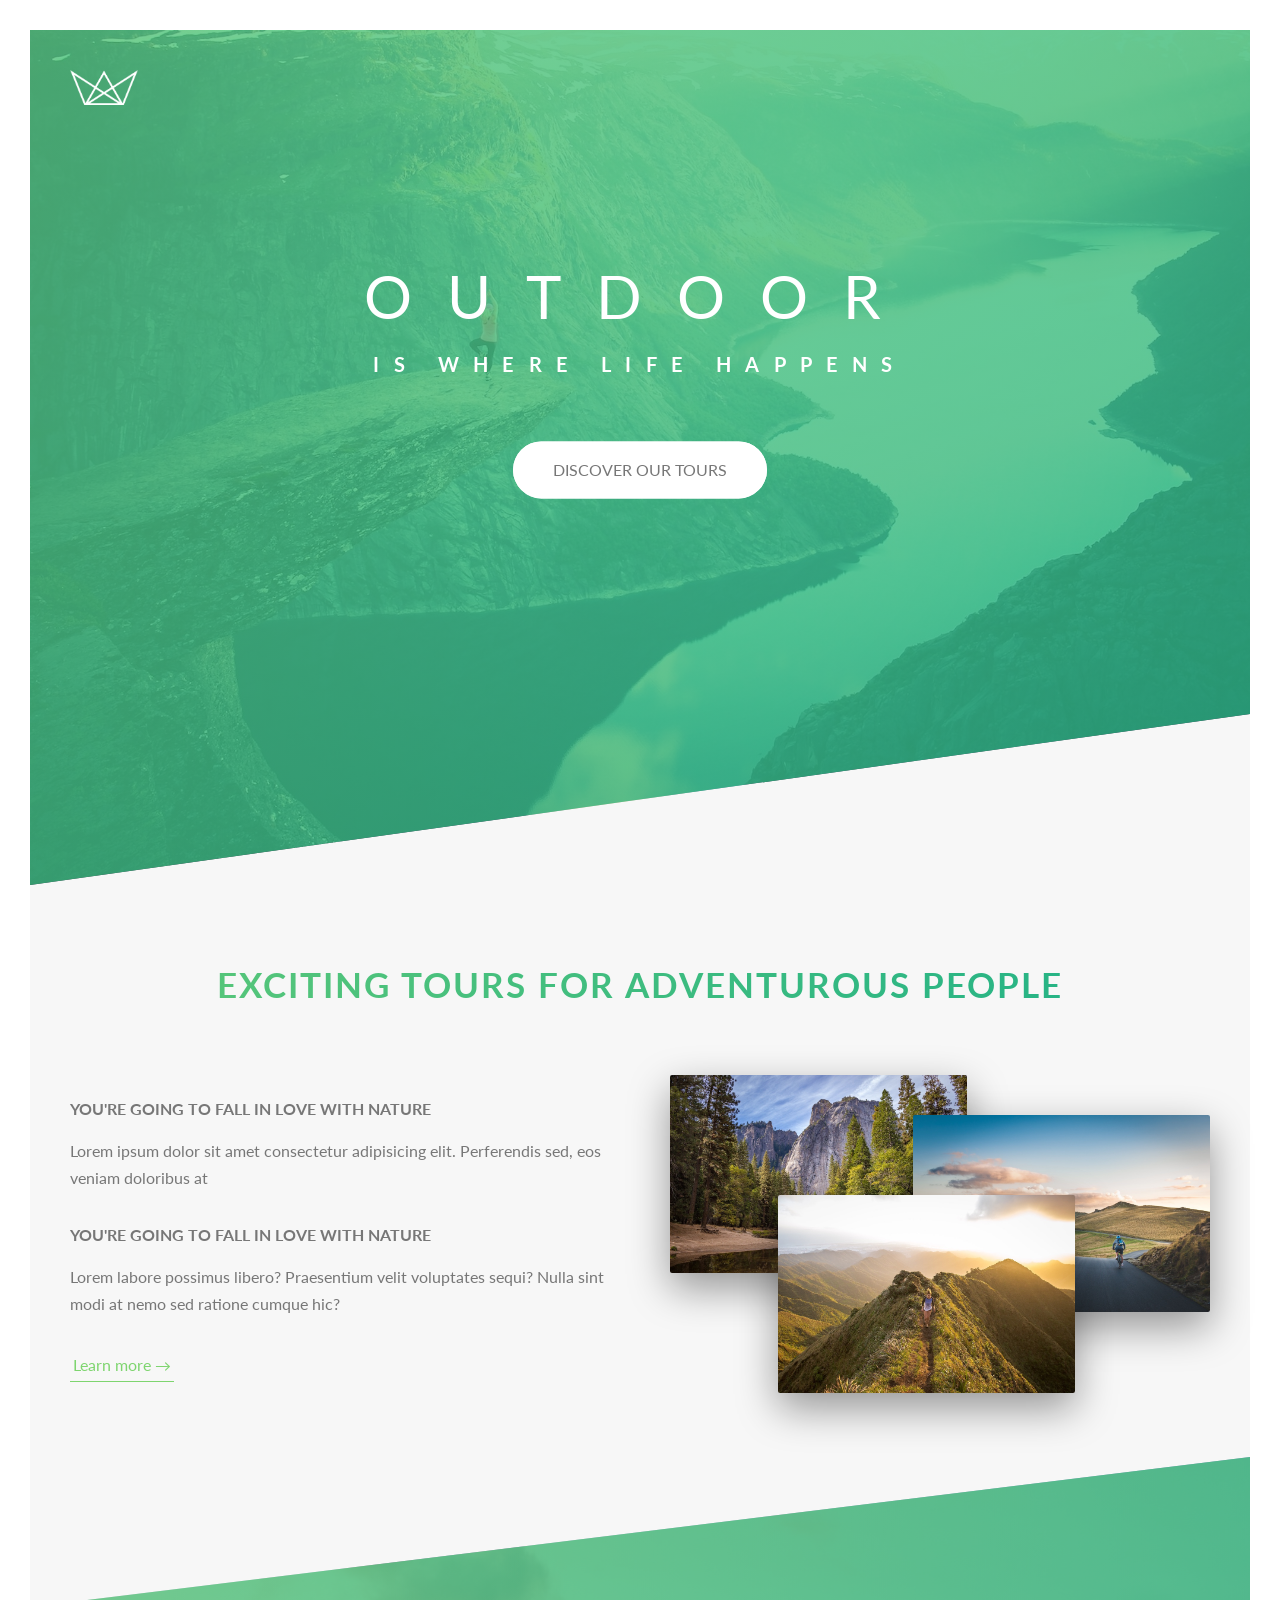
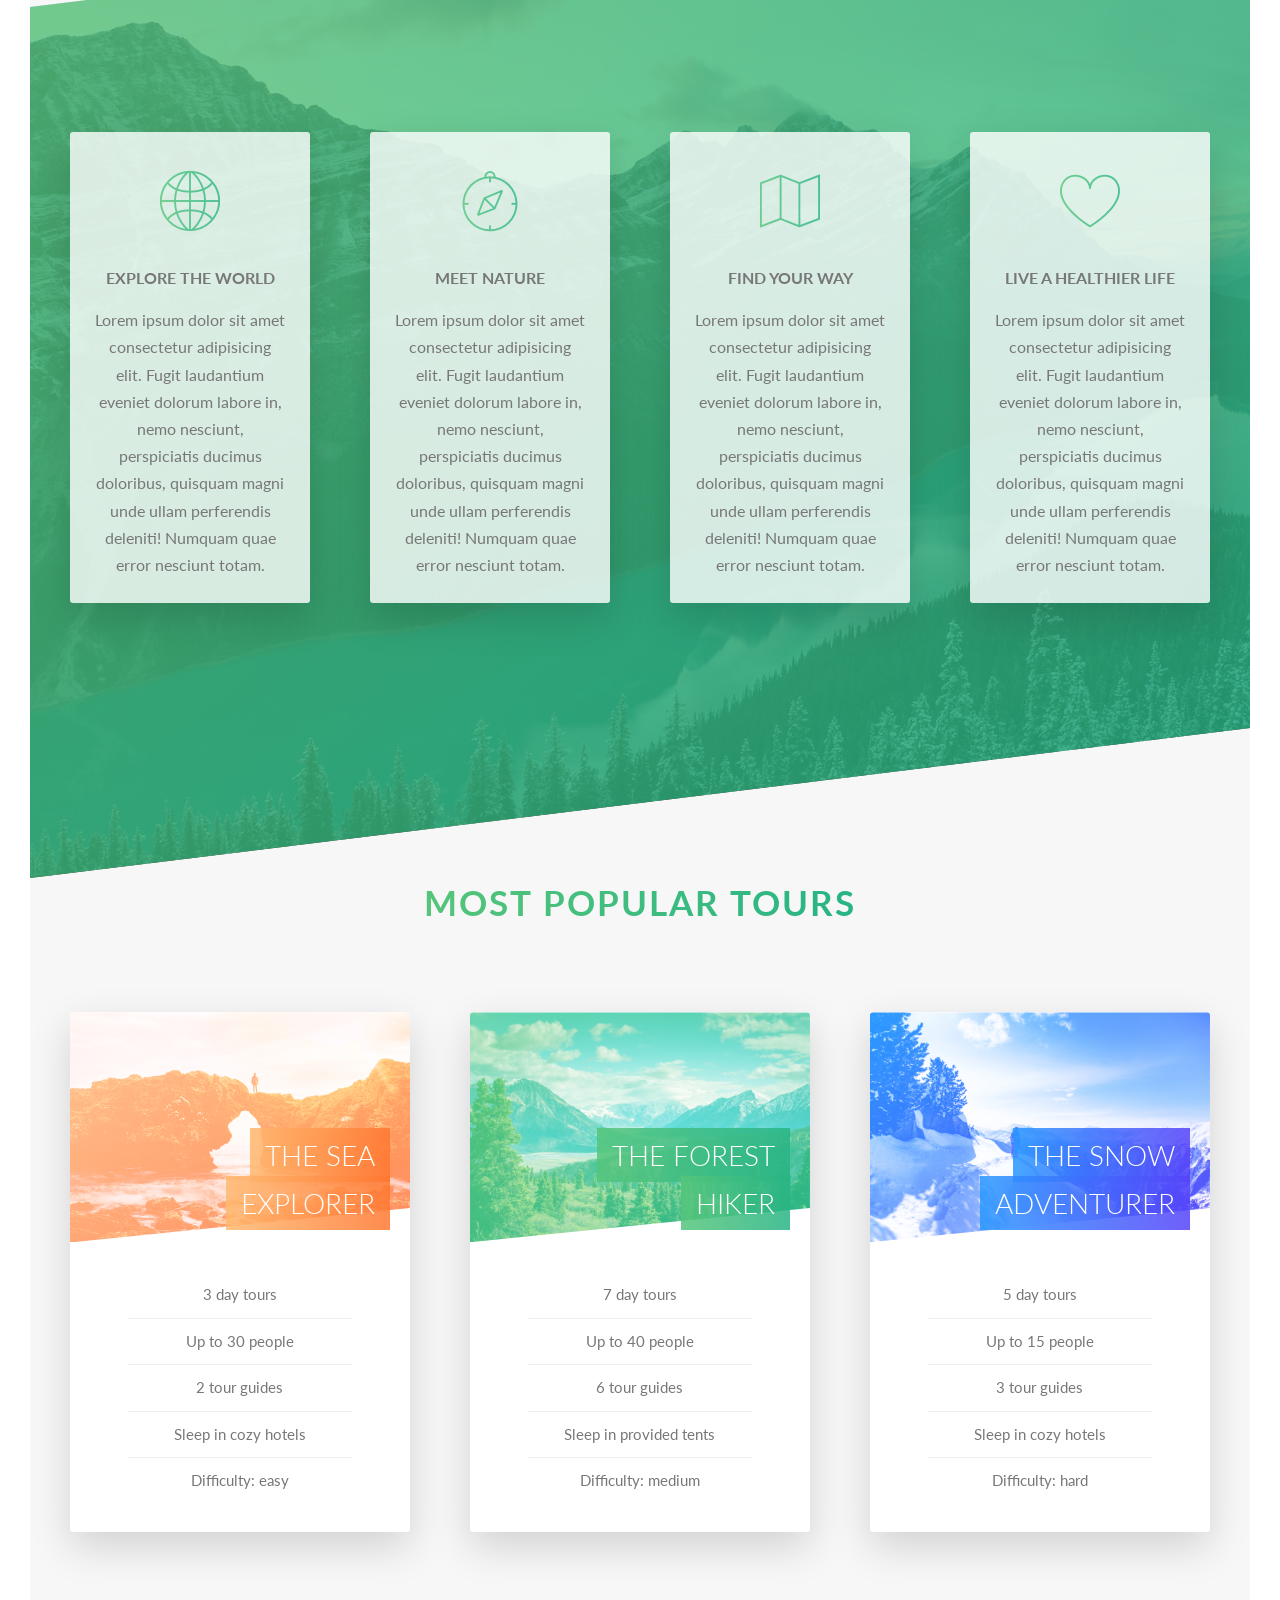
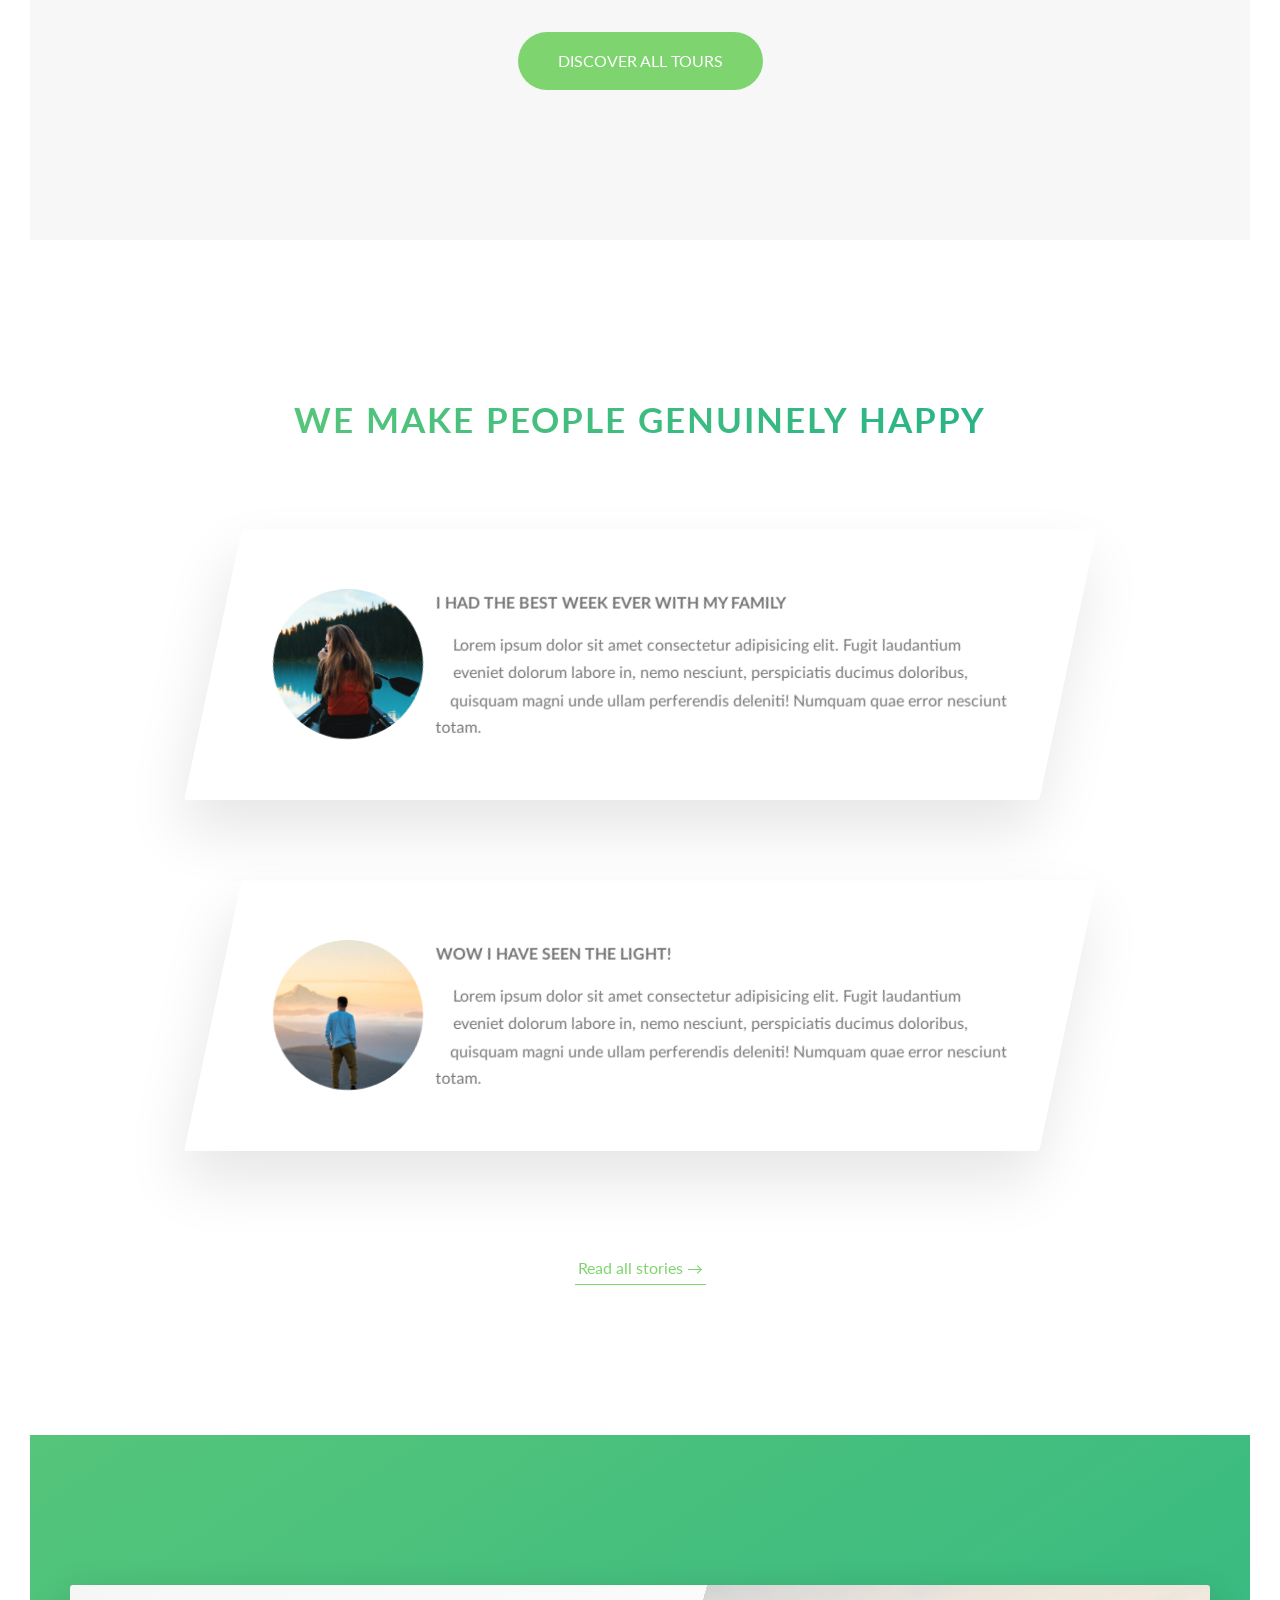
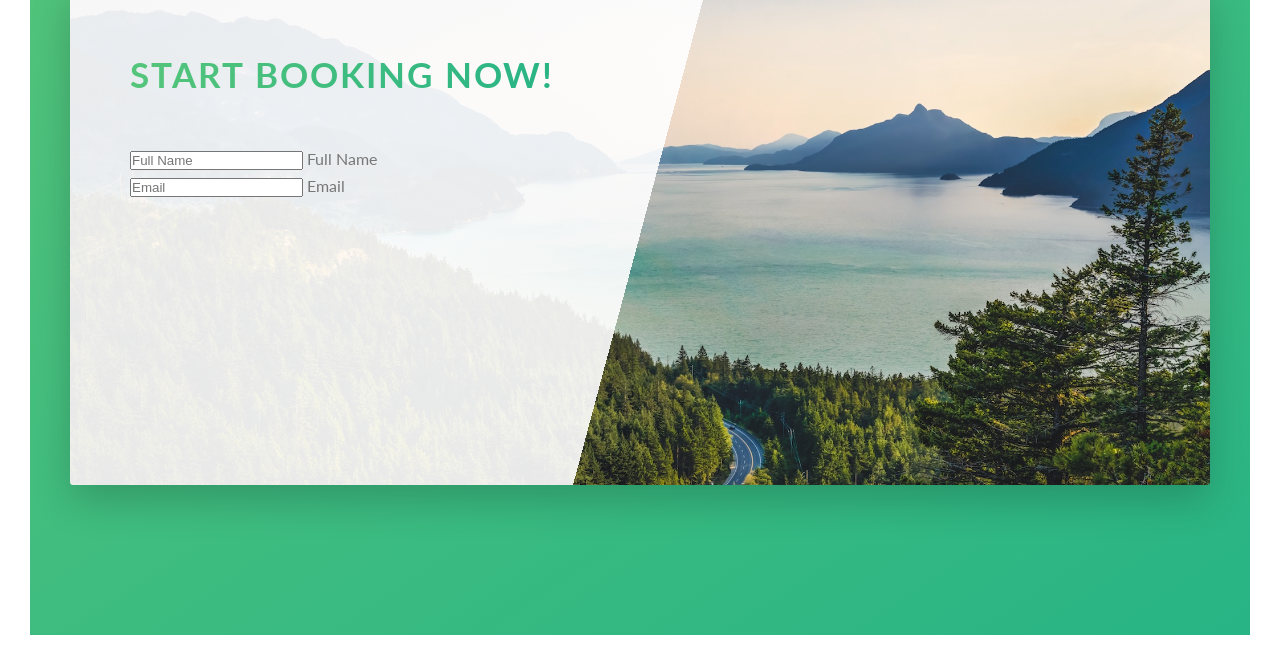
==== commit 72c15f89: "45: created image divided by solid gradient" ====
--- a/Natours/index.html
+++ b/Natours/index.html
@@ -264,6 +264,32 @@
         </div>
     </section>
 
+    <section class="section-book">
+        <div class="row">
+            <div class="book">
+                <div class="book__form">
+                    <form action="#" class="form">
+                        <div class="u-margin-bottom-medium">
+                            <h2 class="heading-secondary">
+                                Start Booking Now!
+                            </h2>
+                        </div>
+                        <div class="form__group">
+                            <input id='name' type="text" class="form__input" placeholder='Full Name' required>
+                            <!-- for='name' connects to above id #input -->
+                            <label for="name" class="form__label">Full Name</label>
+                        </div>
+                        <div class="form__group">
+                            <input id='email' type="text" class="form__input" placeholder='Email' required>
+                            <!-- for='email' connects to above id #input -->
+                            <label for="email" class="form__label">Email</label>
+                        </div>
+                    </form>
+                </div>
+            </div>
+        </div>
+    </section>
+
 </body>
 
 </html>
--- a/Natours/css/style.css
+++ b/Natours/css/style.css
@@ -489,3 +489,17 @@
 .section-stories {
   position: relative;
   padding: 15rem 0; }
+
+.section-book {
+  padding: 15rem 0;
+  background-image: linear-gradient(to right bottom, #55c57a, #28b485); }
+
+.book {
+  background-image: linear-gradient(105deg, rgba(255, 255, 255, 0.9) 0%, rgba(255, 255, 255, 0.9) 50%, transparent 50%), url(../img/nat-10.jpg);
+  background-size: cover;
+  border-radius: 3px;
+  box-shadow: 0 1.5rem 4rem rgba(0, 0, 0, 0.2);
+  height: 50rem; }
+  .book__form {
+    width: 50%;
+    padding: 6rem; }
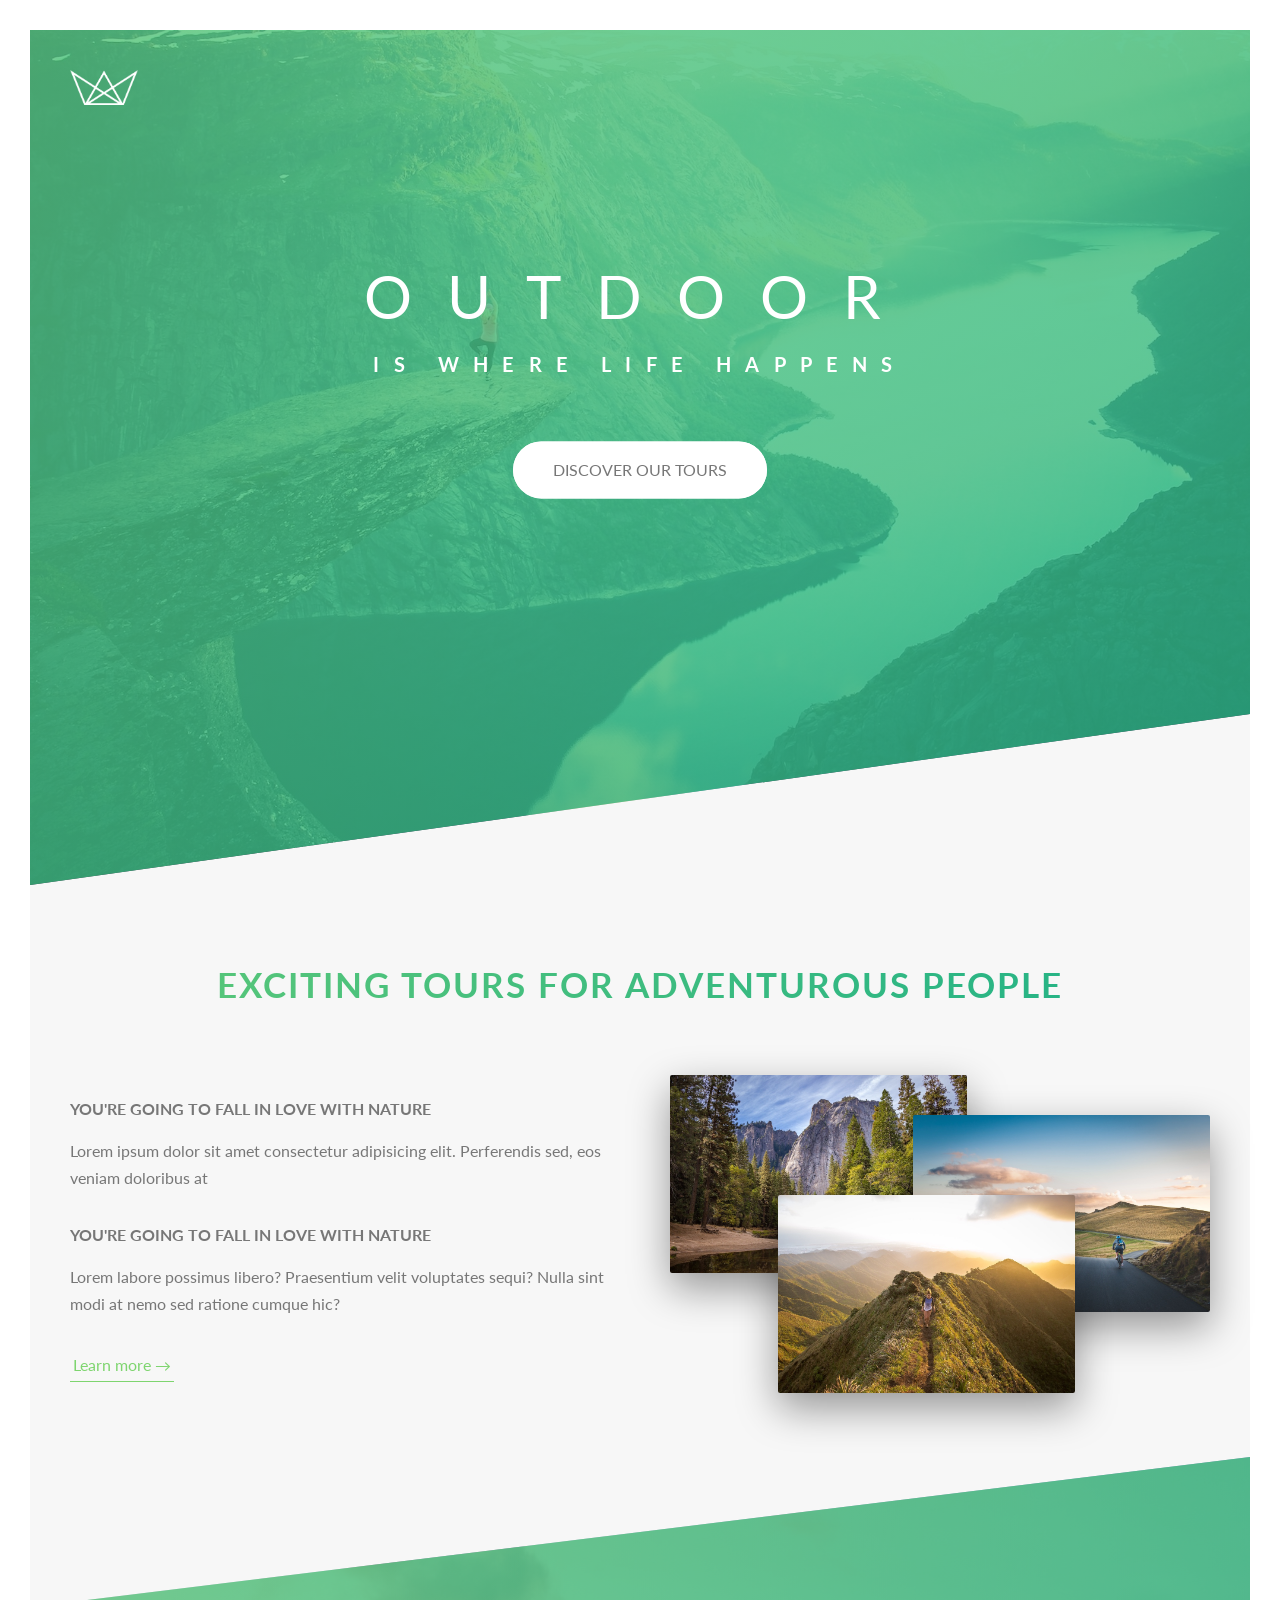
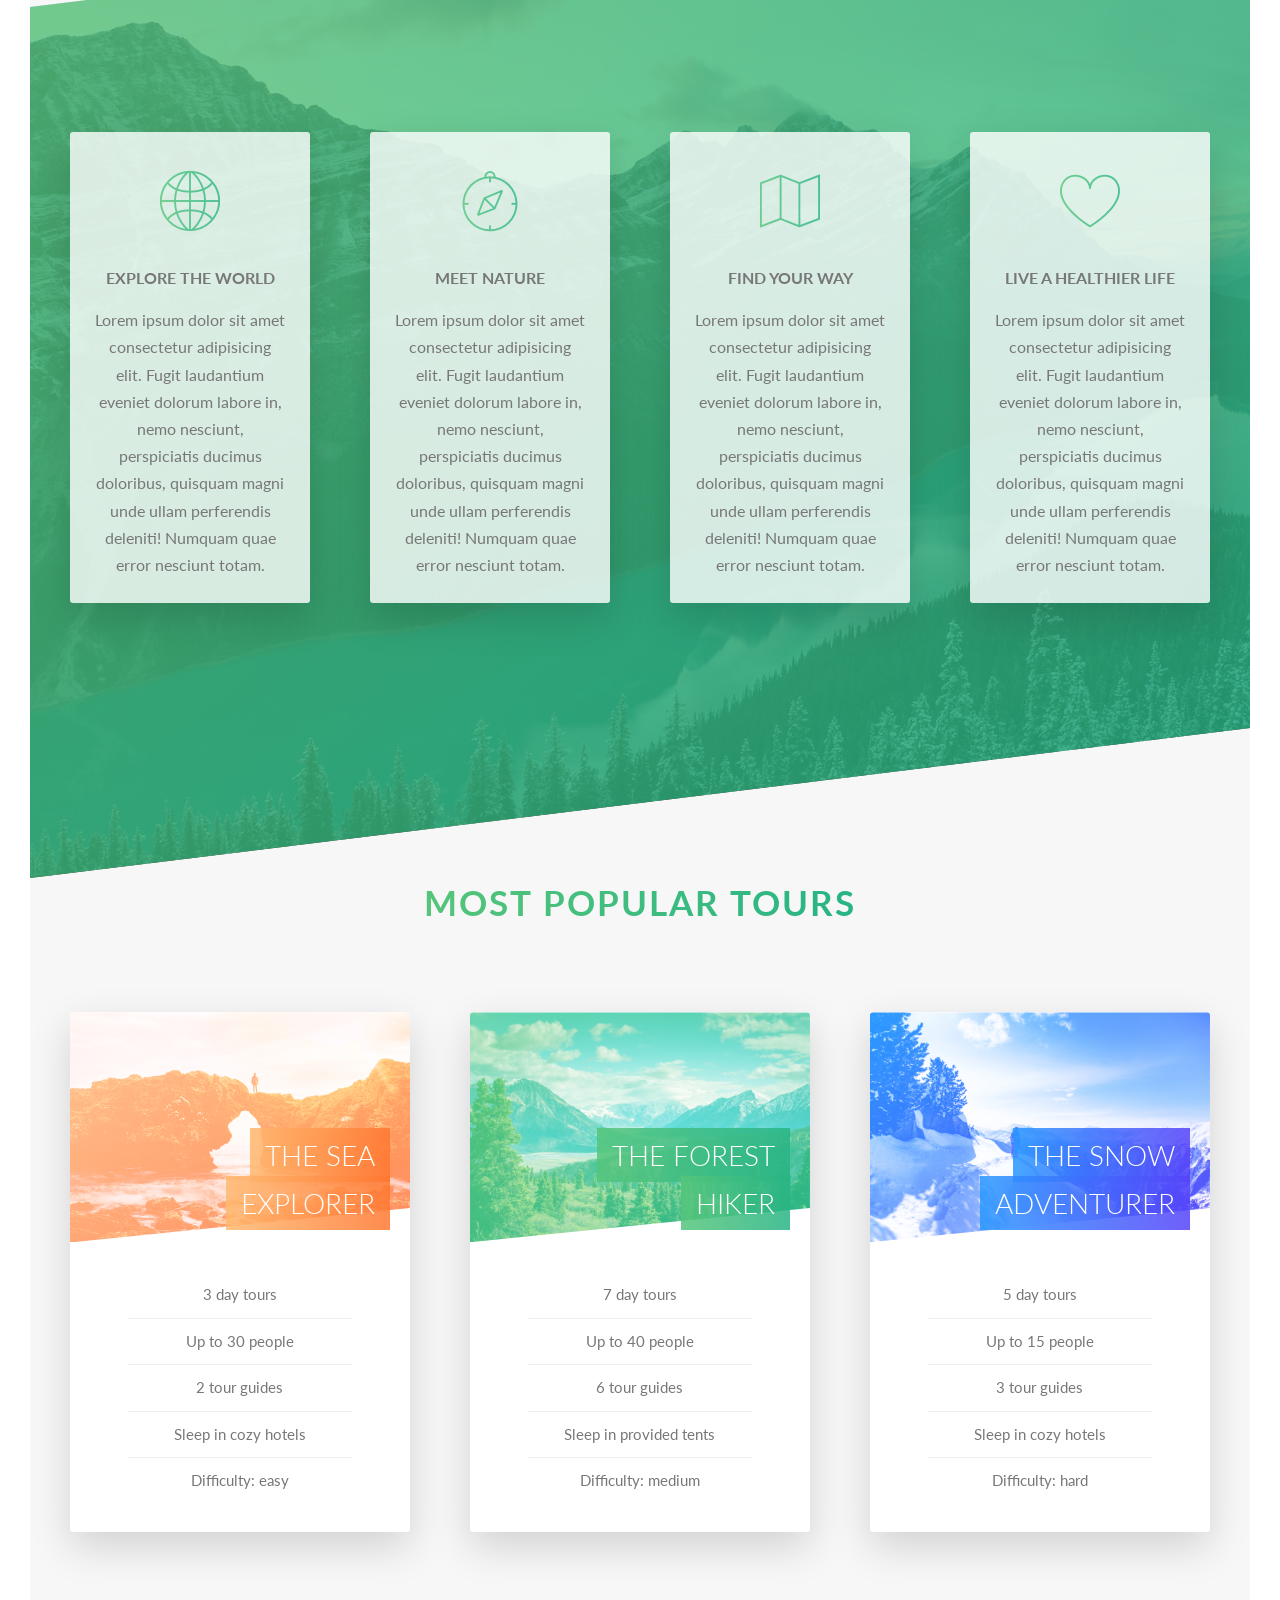
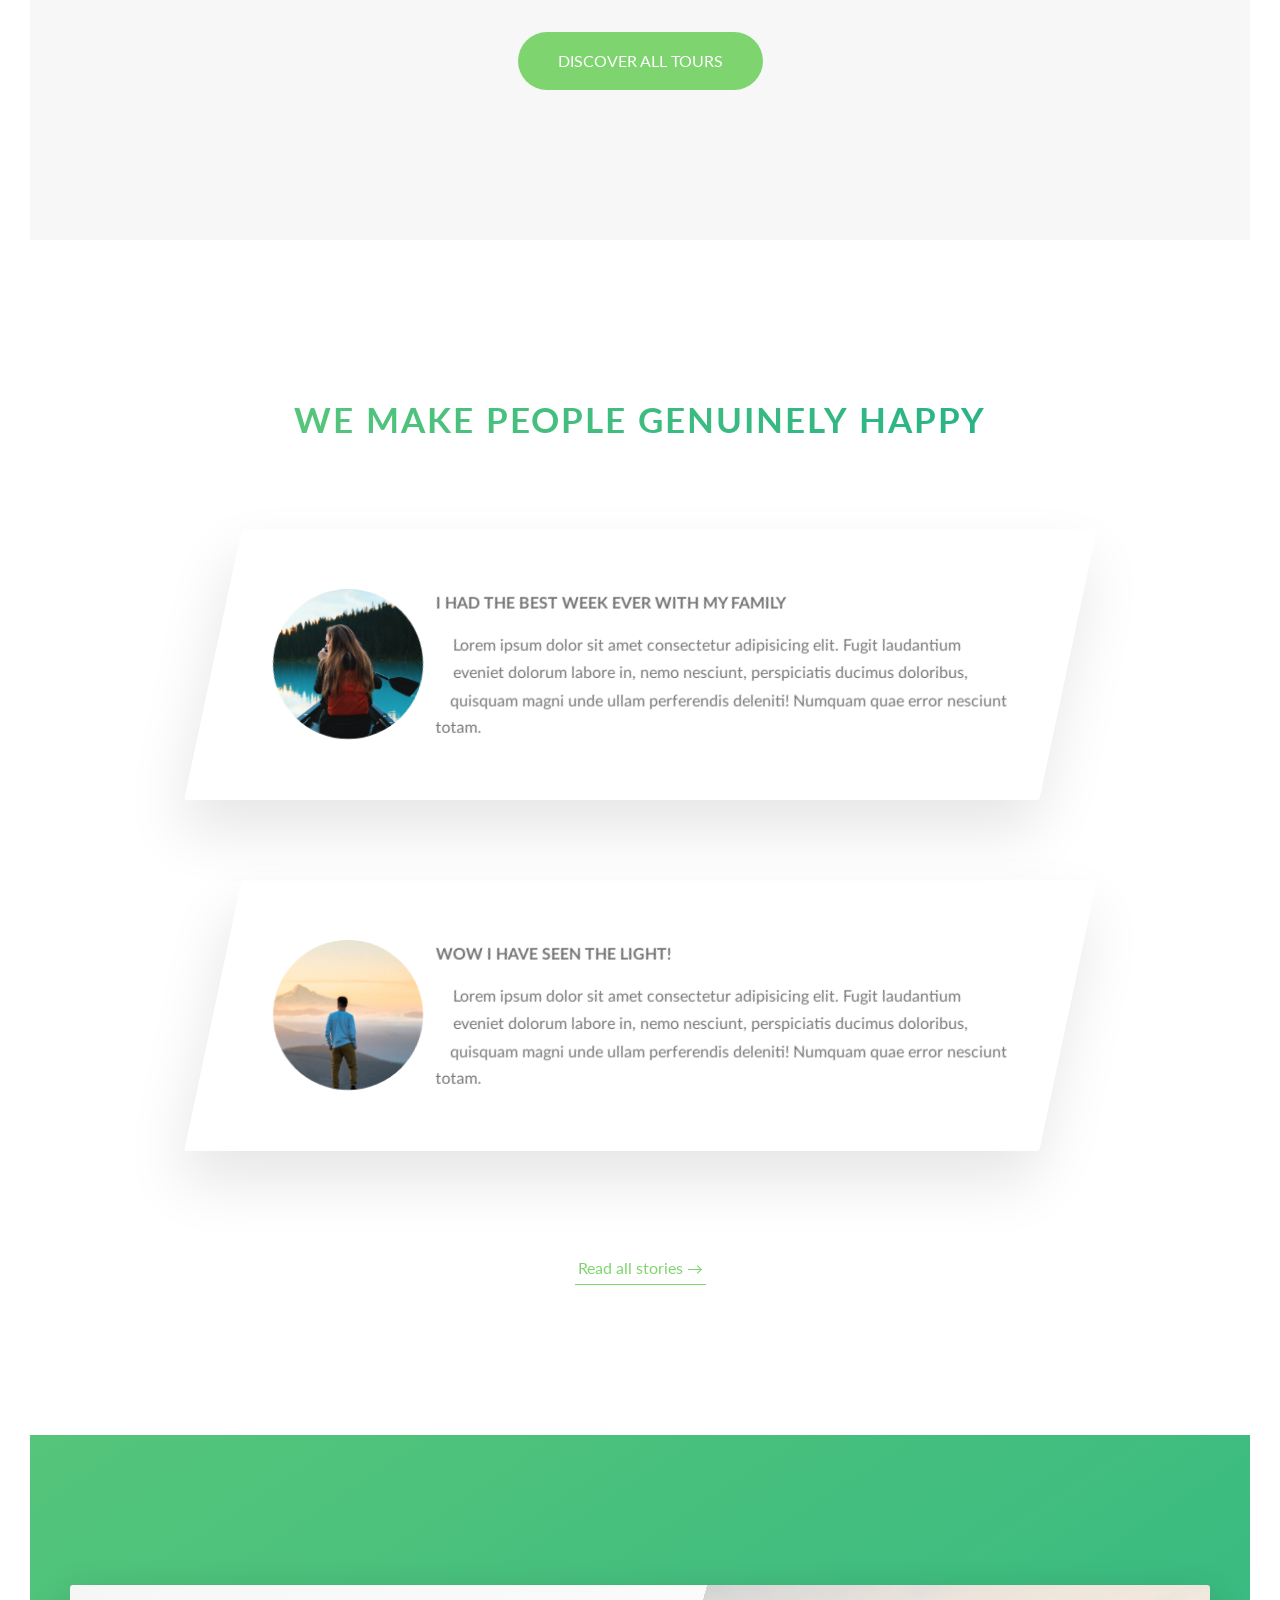
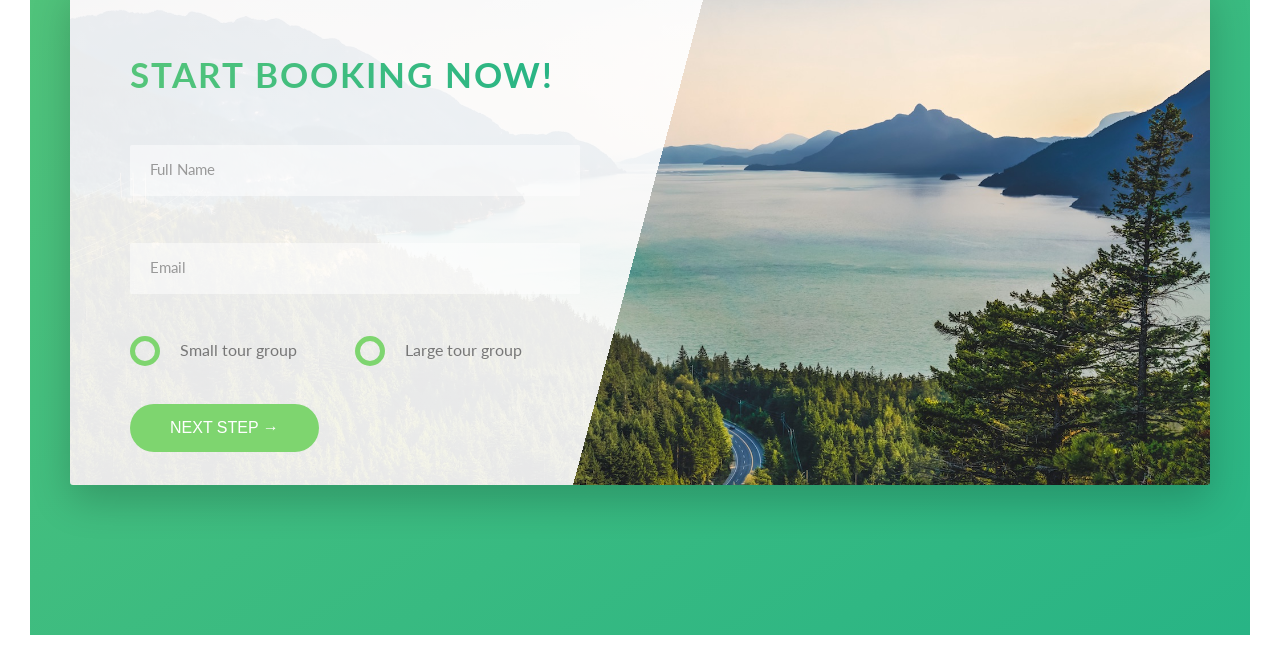
==== commit 1990df9e: "47: custom radio buttons" ====
--- a/Natours/index.html
+++ b/Natours/index.html
@@ -285,6 +285,24 @@
                             <label for="email" class="form__label">Email</label>
                         </div>
                     </form>
+                    <div class="form__group u-margin-bottom-medium u-margin-top-small">
+                        <div class="form__radio-group">
+                            <input id="small" type="radio" class="form__radio-input" name='size'>
+                            <label for="small" class="form__radio-label">
+                                <span class="form__radio-button"></span>
+                                Small tour group</label>
+                        </div>
+                        <div class="form__radio-group">
+                            <input id="large" type="radio" class="form__radio-input" name='size'>
+                            <!-- Need to have same name so radio btns toggle to only 1 -->
+                            <label for="large" class="form__radio-label">
+                                <span class="form__radio-button"></span>Large tour group</label>
+                        </div>
+
+                    </div>
+                    <div class="form__group">
+                        <button class="btn btn--green">Next Step &rarr;</button>
+                    </div>
                 </div>
             </div>
         </div>
--- a/Natours/css/style.css
+++ b/Natours/css/style.css
@@ -107,28 +107,31 @@
     margin-bottom: 3rem; }
 
 .u-center-text {
-  text-align: center; }
+  text-align: center !important; }
 
 .u-margin-bottom-small {
-  margin-bottom: 1.5rem; }
+  margin-bottom: 1.5rem !important; }
 
 .u-margin-bottom-medium {
-  margin-bottom: 4rem; }
+  margin-bottom: 4rem !important; }
 
 .u-margin-bottom-big {
-  margin-bottom: 8rem; }
+  margin-bottom: 8rem !important; }
+
+.u-margin-top-small {
+  margin-top: 1.5rem !important; }
 
 .u-margin-top-big {
-  margin-top: 8rem; }
+  margin-top: 8rem !important; }
 
 .u-margin-top-huge {
-  margin-top: 10rem; }
+  margin-top: 10rem !important; }
 
 .btn {
   /* psuedo class, style classes under special states. link is specific to a tag */
   /* combine all these psuedo classes to make it feel like a btn press */
   /* in order to have an after effect, you MUST specify content and display prop */ }
-  .btn:link, .btn:visited {
+  .btn, .btn:link, .btn:visited {
     text-transform: uppercase;
     text-decoration: none;
     /* kills blue underline for a tag */
@@ -138,7 +141,9 @@
     /* this prop must be on intitial state!, just how it works */
     transition: all 0.2s;
     position: relative;
-    font-size: 1.6rem; }
+    font-size: 1.6rem;
+    border: none;
+    cursor: pointer; }
   .btn:hover {
     transform: translateY(-0.3rem);
     /* since we want to move it vertical, use -Y */
@@ -148,7 +153,8 @@
       transform: scaleX(1.4) scaleY(1.6);
       /* */
       opacity: 0; }
-  .btn:active {
+  .btn:active, .btn:focus {
+    outline: none;
     transform: translateY(-0.1rem);
     /* active is in relation to inital link state, not back on hover */
     box-shadow: 0 0.5rem 1rem rgba(0, 0, 0, 0.2);
@@ -408,6 +414,81 @@
     width: 100%;
     object-fit: cover; }
 
+.form__group:not(:last-child) {
+  margin-bottom: 2rem; }
+
+.form__input {
+  width: 100%;
+  font-size: 1.5rem;
+  padding: 1.5rem 2rem;
+  border-radius: 2px;
+  background-color: rgba(255, 255, 255, 0.5);
+  border: none;
+  border-bottom: 3px solid transparent;
+  display: block;
+  color: inherit;
+  font-family: inherit;
+  transition: all 0.6s; }
+  .form__input:focus {
+    outline: none;
+    box-shadow: 0 1rem 2rem rgba(0, 0, 0, 0.1);
+    border-bottom: 3px solid #7ed56f; }
+  .form__input:focus:invalid {
+    border-bottom: 3px solid #ffb970; }
+  .form__input::-webkit-input-placeholder {
+    color: #999; }
+
+.form__label {
+  font-size: 1.2rem;
+  font-weight: 700;
+  margin-left: 2rem;
+  margin-top: 0.7rem;
+  display: block; }
+
+.form__input:placeholder-shown + .form__label {
+  opacity: 0;
+  visibility: hidden;
+  transform: translateY(-4rem); }
+
+.form__radio-input {
+  display: none; }
+
+.form__radio-group {
+  width: 49%;
+  display: inline-block; }
+
+.form__radio-label {
+  font-size: 1.6rem;
+  cursor: pointer;
+  position: relative;
+  padding-left: 5rem; }
+
+.form__radio-button {
+  height: 3rem;
+  width: 3rem;
+  border: 5px solid #7ed56f;
+  border-radius: 50%;
+  display: inline-block;
+  position: absolute;
+  left: 0;
+  top: -0.4rem; }
+  .form__radio-button::after {
+    content: "";
+    display: block;
+    height: 1.3rem;
+    width: 1.3rem;
+    border-radius: 50%;
+    background-color: #7ed56f;
+    position: absolute;
+    top: 50%;
+    left: 50%;
+    transform: translate(-50%, -50%);
+    opacity: 0;
+    transition: all 0.2s; }
+
+.form__radio-input:checked ~ .form__radio-label .form__radio-button::after {
+  opacity: 1; }
+
 .header {
   height: 95vh;
   /* background-image: url(../img/hero.jpg); */
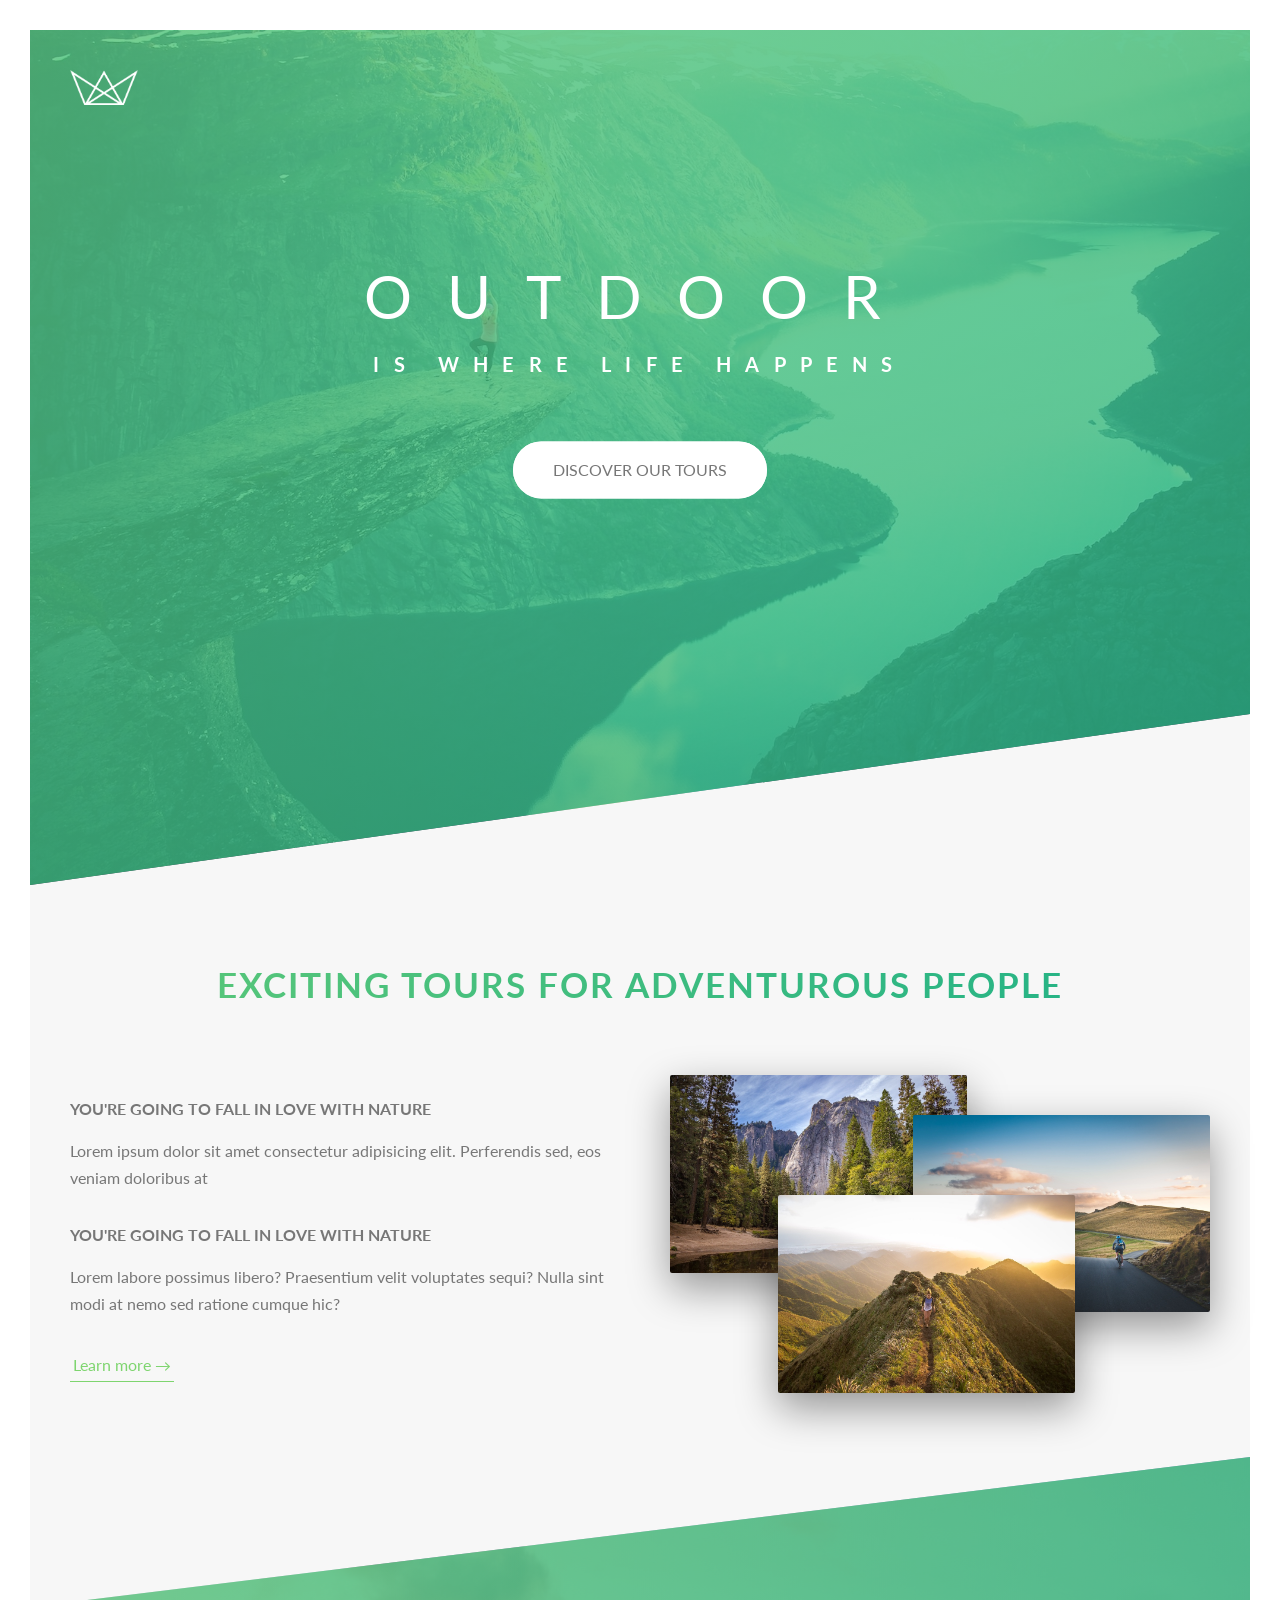
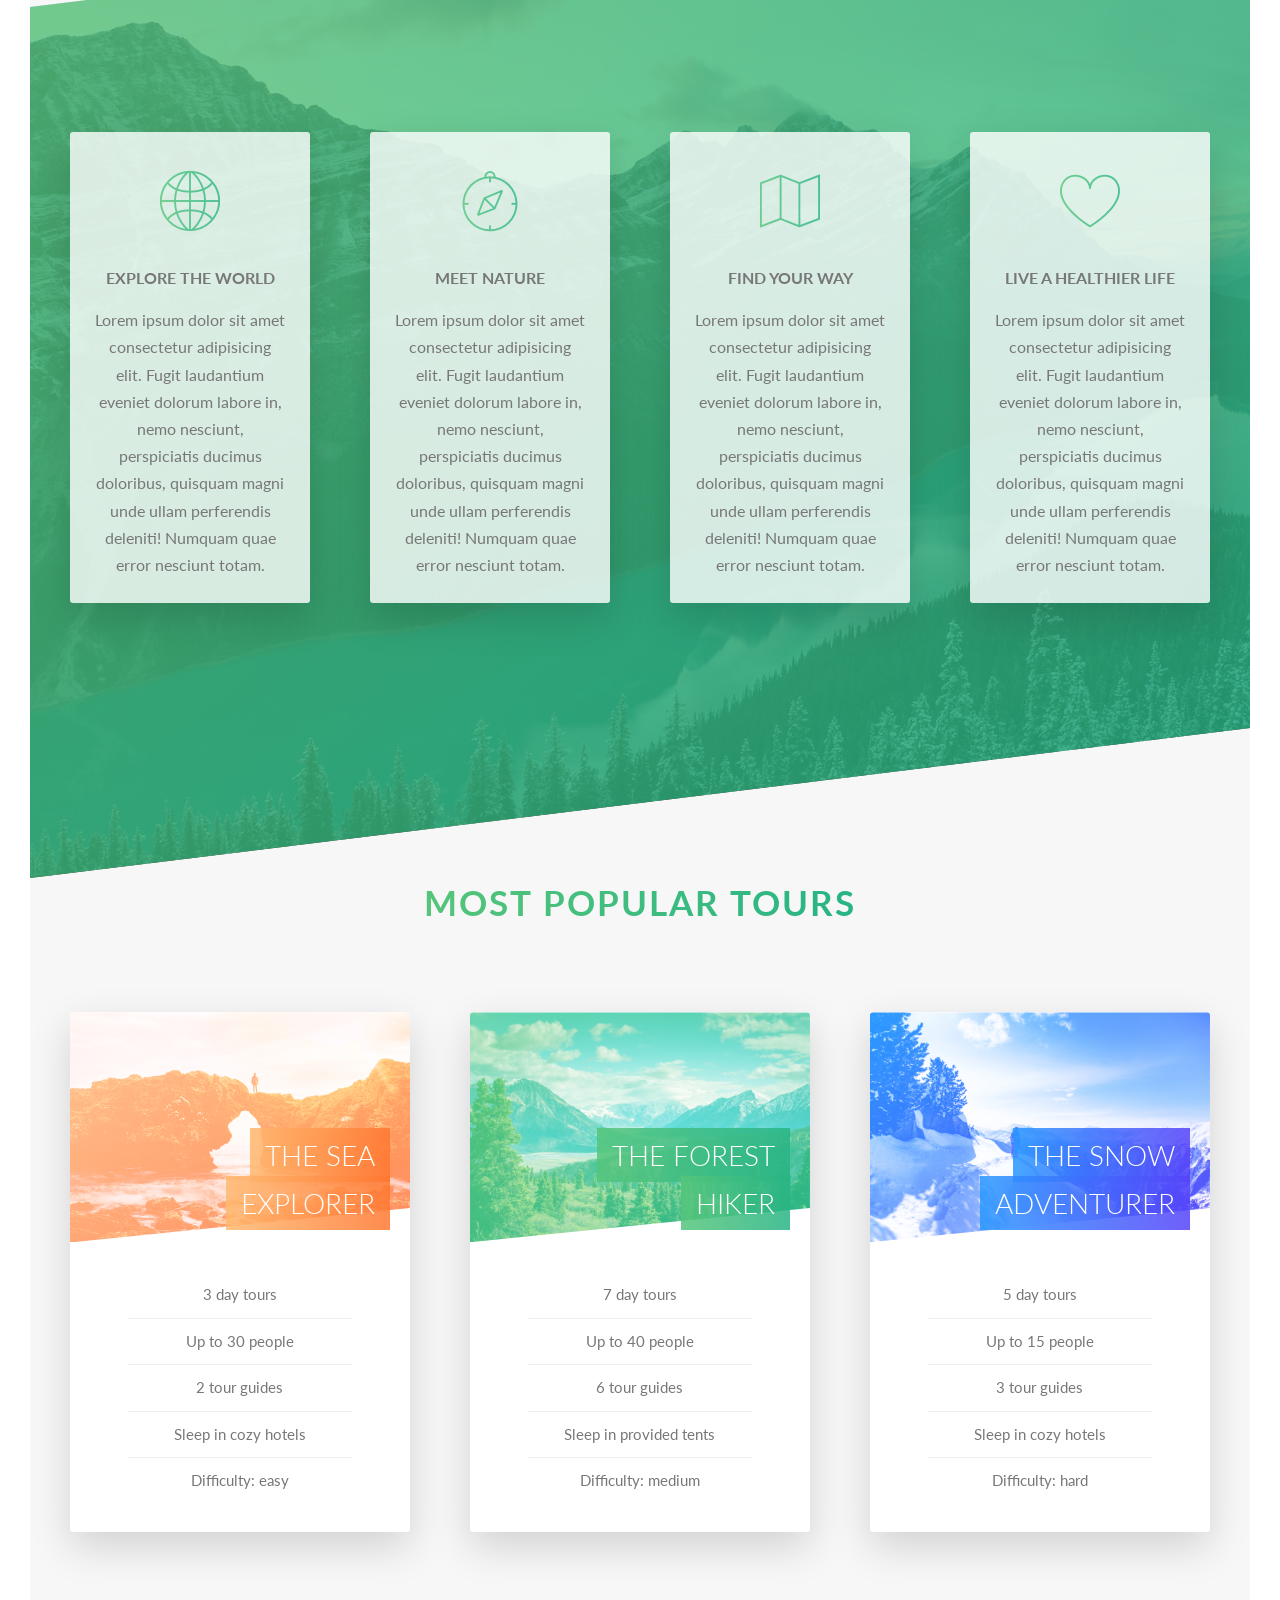
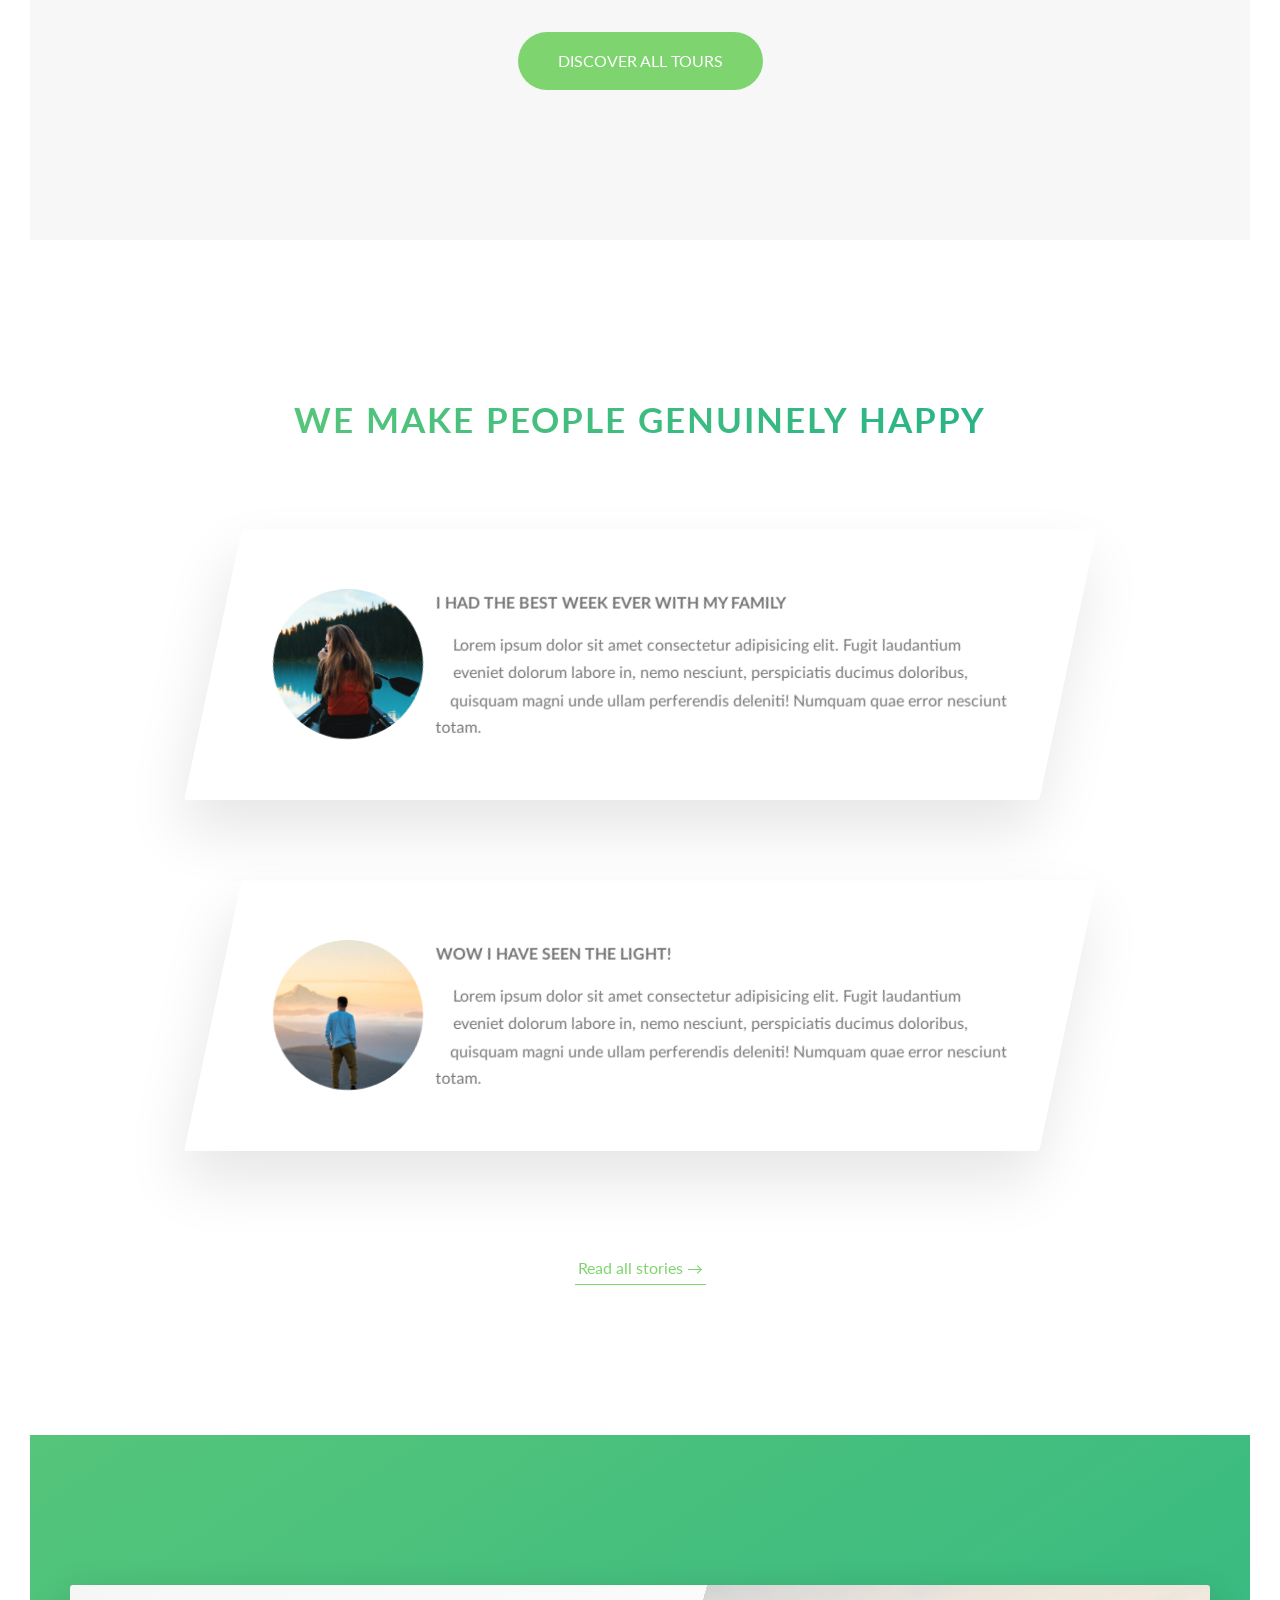
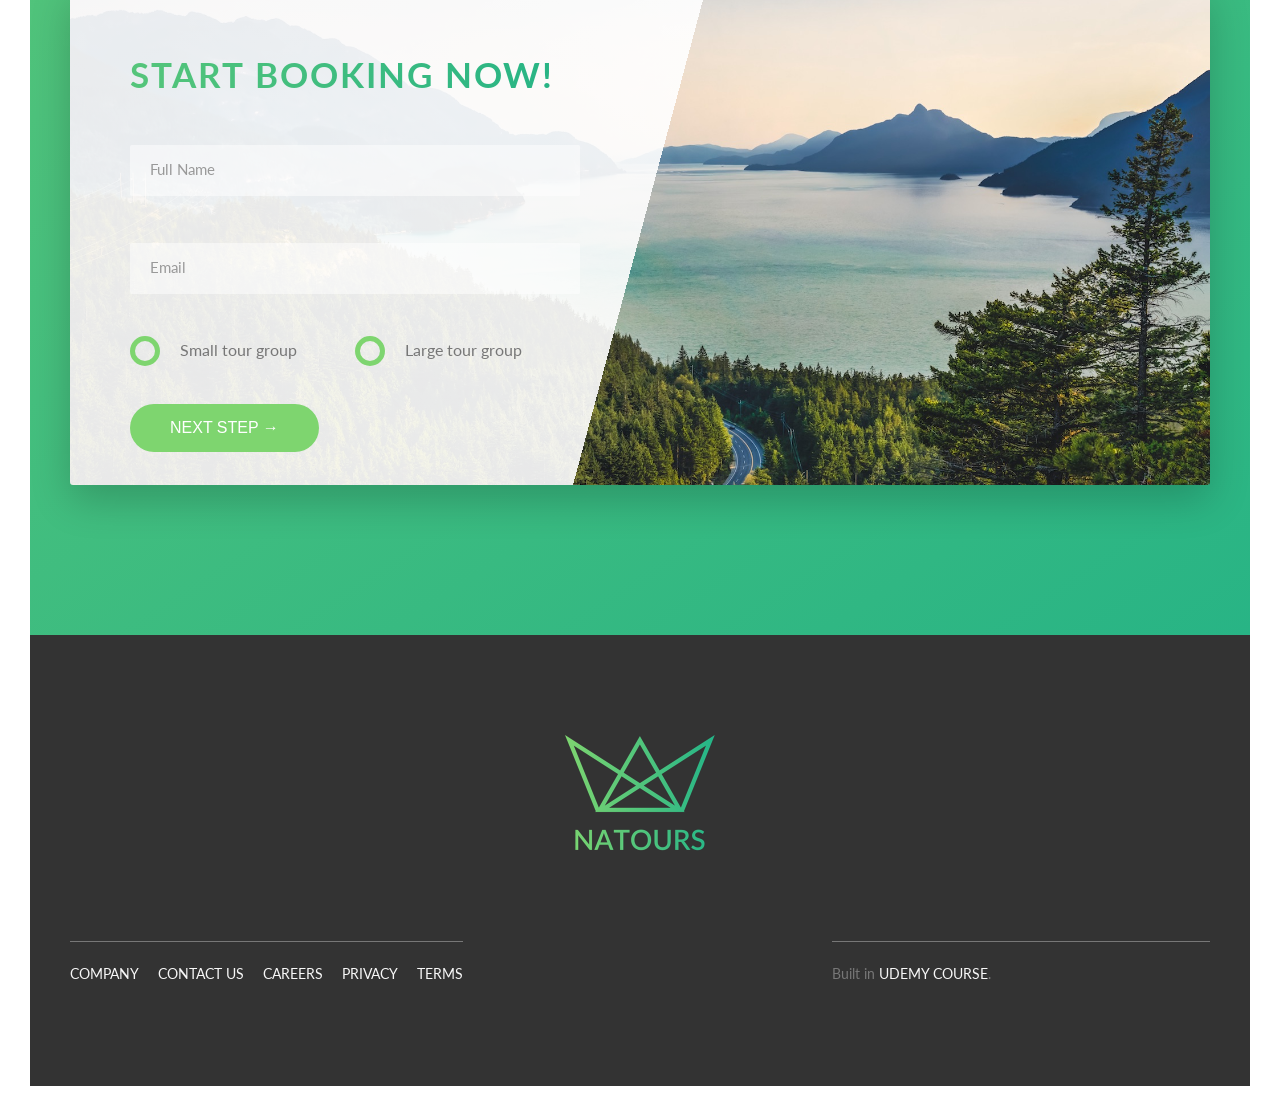
==== commit 5a62accc: "48: completed simple footer" ====
--- a/Natours/index.html
+++ b/Natours/index.html
@@ -60,317 +60,294 @@
                 </div>
             </div>
         </section>
+
+
+        <section class="section-features">
+
+            <div class="row">
+                <div class="col-1-of-4">
+                    <div class="feature-box">
+                        <i class='feature-box__icon icon-basic-world'></i>
+                        <h3 class="heading-tertiary u-margin-bottom-small">Explore the world</h3>
+                        <p class="feature-box__text">
+                            Lorem ipsum dolor sit amet consectetur adipisicing elit. Fugit laudantium eveniet dolorum labore in, nemo nesciunt, perspiciatis
+                            ducimus doloribus, quisquam magni unde ullam perferendis deleniti! Numquam quae error nesciunt
+                            totam.
+                        </p>
+                    </div>
+                </div>
+                <div class="col-1-of-4">
+                    <div class="feature-box">
+                        <i class='feature-box__icon icon-basic-compass'></i>
+                        <h3 class="heading-tertiary u-margin-bottom-small">Meet nature</h3>
+                        <p class="feature-box__text">
+                            Lorem ipsum dolor sit amet consectetur adipisicing elit. Fugit laudantium eveniet dolorum labore in, nemo nesciunt, perspiciatis
+                            ducimus doloribus, quisquam magni unde ullam perferendis deleniti! Numquam quae error nesciunt
+                            totam.
+                        </p>
+                    </div>
+                </div>
+                <div class="col-1-of-4">
+                    <div class="feature-box">
+                        <i class='feature-box__icon icon-basic-map'></i>
+                        <h3 class="heading-tertiary u-margin-bottom-small">Find your way</h3>
+                        <p class="feature-box__text">
+                            Lorem ipsum dolor sit amet consectetur adipisicing elit. Fugit laudantium eveniet dolorum labore in, nemo nesciunt, perspiciatis
+                            ducimus doloribus, quisquam magni unde ullam perferendis deleniti! Numquam quae error nesciunt
+                            totam.
+                        </p>
+                    </div>
+                </div>
+                <div class="col-1-of-4">
+                    <div class="feature-box">
+                        <i class='feature-box__icon icon-basic-heart'></i>
+                        <h3 class="heading-tertiary u-margin-bottom-small">Live a healthier life</h3>
+                        <p class="feature-box__text">
+                            Lorem ipsum dolor sit amet consectetur adipisicing elit. Fugit laudantium eveniet dolorum labore in, nemo nesciunt, perspiciatis
+                            ducimus doloribus, quisquam magni unde ullam perferendis deleniti! Numquam quae error nesciunt
+                            totam.
+                        </p>
+                    </div>
+                </div>
+            </div>
+        </section>
+        <section class="section-tours">
+            <div class="u-center-text u-margin-bottom-big">
+                <h2 class="heading-secondary">
+                    Most popular tours
+                </h2>
+            </div>
+            <div class='row'>
+                <div class='col-1-of-3'>
+                    <div class="card">
+                        <div class="card__side card__side--front">
+                            <div class="card__picture card__picture--1">
+                                &nbsp;
+                                <!--  empty space -->
+                            </div>
+                            <h4 class="card__heading">
+                                <span class="card__heading-span card__heading-span--1">The Sea Explorer</span>
+                            </h4>
+                            <div class="card__details">
+                                <ul>
+                                    <li>3 day tours</li>
+                                    <li>Up to 30 people</li>
+                                    <li>2 tour guides</li>
+                                    <li>Sleep in cozy hotels</li>
+                                    <li>Difficulty: easy</li>
+                                </ul>
+                            </div>
+                        </div>
+                        <div class="card__side card__side--back card__side--back-1">
+                            <div class="card__cta">
+                                <div class="card__price-box">
+                                    <p class="card__price-only">Only</p>
+                                    <p class="card__price-value">$297</p>
+                                </div>
+                                <a href="#" class="btn btn--white">Book now!</a>
+                            </div>
+                        </div>
+                    </div>
+                </div>
+                <div class='col-1-of-3'>
+                    <div class="card">
+                        <div class="card__side card__side--front">
+                            <div class="card__picture card__picture--2">
+                                &nbsp;
+                                <!--  empty space -->
+                            </div>
+                            <h4 class="card__heading">
+                                <span class="card__heading-span card__heading-span--2">The Forest Hiker</span>
+                            </h4>
+                            <div class="card__details">
+                                <ul>
+                                    <li>7 day tours</li>
+                                    <li>Up to 40 people</li>
+                                    <li>6 tour guides</li>
+                                    <li>Sleep in provided tents</li>
+                                    <li>Difficulty: medium</li>
+                                </ul>
+                            </div>
+                        </div>
+                        <div class="card__side card__side--back card__side--back-2">
+                            <div class="card__cta">
+                                <div class="card__price-box">
+                                    <p class="card__price-only">Only</p>
+                                    <p class="card__price-value">$297</p>
+                                </div>
+                                <a href="#" class="btn btn--white">Book now!</a>
+                            </div>
+                        </div>
+                    </div>
+                </div>
+                <div class='col-1-of-3'>
+                    <div class="card">
+                        <div class="card__side card__side--front">
+                            <div class="card__picture card__picture--3">
+                                &nbsp;
+                                <!--  empty space -->
+                            </div>
+                            <h4 class="card__heading">
+                                <span class="card__heading-span card__heading-span--3">The Snow Adventurer</span>
+                            </h4>
+                            <div class="card__details">
+                                <ul>
+                                    <li>5 day tours</li>
+                                    <li>Up to 15 people</li>
+                                    <li>3 tour guides</li>
+                                    <li>Sleep in cozy hotels</li>
+                                    <li>Difficulty: hard</li>
+                                </ul>
+                            </div>
+                        </div>
+                        <div class="card__side card__side--back card__side--back-3">
+                            <div class="card__cta">
+                                <div class="card__price-box">
+                                    <p class="card__price-only">Only</p>
+                                    <p class="card__price-value">$297</p>
+                                </div>
+                                <a href="#" class="btn btn--white">Book now!</a>
+                            </div>
+                        </div>
+                    </div>
+                </div>
+            </div>
+            <div class="u-center-text u-margin-top-huge">
+                <a href="#" class="btn btn--green">Discover all tours</a>
+            </div>
+        </section>
+
+        <section class="section-stories">
+            <!-- Make bg-video the same size as elem with content -->
+            <div class="bg-video">
+                <video class="bg-video__content" autoplay muted loop>
+                    <!--  Need these two formats to work across all browsers -->
+                    <source src='img/video.mp4' type='type/mp4'>
+                    <source src='img/video.webm' type='video/webm'> Your browser is not supported!
+                </video>
+            </div>
+            <div class="u-center-text u-margin-bottom-big">
+                <h2 class="heading-secondary">
+                    We make people genuinely happy
+                </h2>
+            </div>
+            <div class="row">
+                <div class="story">
+                    <figure class="story__shape">
+                        <img src="img/nat-8.jpg" alt="Person on a tour" class='story__img'>
+                        <figcaption class="story__caption">
+                            Mary Smith
+                        </figcaption>
+                    </figure>
+                    <div class="story__text">
+                        <h3 class="heading-tertiary u-margin-bottom-small">I had the best week ever with my family</h3>
+                        <p>Lorem ipsum dolor sit amet consectetur adipisicing elit. Fugit laudantium eveniet dolorum labore
+                            in, nemo nesciunt, perspiciatis ducimus doloribus, quisquam magni unde ullam perferendis deleniti!
+                            Numquam quae error nesciunt totam.</p>
+                    </div>
+                </div>
+            </div>
+            <div class="row">
+                <div class="story">
+                    <figure class="story__shape">
+                        <img src="img/nat-9.jpg" alt="Person on a tour" class='story__img'>
+                        <figcaption class="story__caption">
+                            Jack Wilson
+                        </figcaption>
+                    </figure>
+                    <div class="story__text">
+                        <h3 class="heading-tertiary u-margin-bottom-small">Wow I have seen the light!</h3>
+                        <p>Lorem ipsum dolor sit amet consectetur adipisicing elit. Fugit laudantium eveniet dolorum labore
+                            in, nemo nesciunt, perspiciatis ducimus doloribus, quisquam magni unde ullam perferendis deleniti!
+                            Numquam quae error nesciunt totam.</p>
+                    </div>
+                </div>
+            </div>
+            <div class="u-center-text u-margin-top-huge">
+                <a href="#" class="btn-text">Read all stories &rarr;</a>
+            </div>
+        </section>
+
+        <section class="section-book">
+            <div class="row">
+                <div class="book">
+                    <div class="book__form">
+                        <form action="#" class="form">
+                            <div class="u-margin-bottom-medium">
+                                <h2 class="heading-secondary">
+                                    Start Booking Now!
+                                </h2>
+                            </div>
+                            <div class="form__group">
+                                <input id='name' type="text" class="form__input" placeholder='Full Name' required>
+                                <!-- for='name' connects to above id #input -->
+                                <label for="name" class="form__label">Full Name</label>
+                            </div>
+                            <div class="form__group">
+                                <input id='email' type="text" class="form__input" placeholder='Email' required>
+                                <!-- for='email' connects to above id #input -->
+                                <label for="email" class="form__label">Email</label>
+                            </div>
+                        </form>
+                        <div class="form__group u-margin-bottom-medium u-margin-top-small">
+                            <div class="form__radio-group">
+                                <input id="small" type="radio" class="form__radio-input" name='size'>
+                                <label for="small" class="form__radio-label">
+                                    <span class="form__radio-button"></span>
+                                    Small tour group</label>
+                            </div>
+                            <div class="form__radio-group">
+                                <input id="large" type="radio" class="form__radio-input" name='size'>
+                                <!-- Need to have same name so radio btns toggle to only 1 -->
+                                <label for="large" class="form__radio-label">
+                                    <span class="form__radio-button"></span>Large tour group</label>
+                            </div>
+
+                        </div>
+                        <div class="form__group">
+                            <button class="btn btn--green">Next Step &rarr;</button>
+                        </div>
+                    </div>
+                </div>
+            </div>
+        </section>
     </main>
 
-    <section class="section-features">
-
-        <div class="row">
-            <div class="col-1-of-4">
-                <div class="feature-box">
-                    <i class='feature-box__icon icon-basic-world'></i>
-                    <h3 class="heading-tertiary u-margin-bottom-small">Explore the world</h3>
-                    <p class="feature-box__text">
-                        Lorem ipsum dolor sit amet consectetur adipisicing elit. Fugit laudantium eveniet dolorum labore in, nemo nesciunt, perspiciatis
-                        ducimus doloribus, quisquam magni unde ullam perferendis deleniti! Numquam quae error nesciunt totam.
-                    </p>
-                </div>
-            </div>
-            <div class="col-1-of-4">
-                <div class="feature-box">
-                    <i class='feature-box__icon icon-basic-compass'></i>
-                    <h3 class="heading-tertiary u-margin-bottom-small">Meet nature</h3>
-                    <p class="feature-box__text">
-                        Lorem ipsum dolor sit amet consectetur adipisicing elit. Fugit laudantium eveniet dolorum labore in, nemo nesciunt, perspiciatis
-                        ducimus doloribus, quisquam magni unde ullam perferendis deleniti! Numquam quae error nesciunt totam.
-                    </p>
-                </div>
-            </div>
-            <div class="col-1-of-4">
-                <div class="feature-box">
-                    <i class='feature-box__icon icon-basic-map'></i>
-                    <h3 class="heading-tertiary u-margin-bottom-small">Find your way</h3>
-                    <p class="feature-box__text">
-                        Lorem ipsum dolor sit amet consectetur adipisicing elit. Fugit laudantium eveniet dolorum labore in, nemo nesciunt, perspiciatis
-                        ducimus doloribus, quisquam magni unde ullam perferendis deleniti! Numquam quae error nesciunt totam.
-                    </p>
-                </div>
-            </div>
-            <div class="col-1-of-4">
-                <div class="feature-box">
-                    <i class='feature-box__icon icon-basic-heart'></i>
-                    <h3 class="heading-tertiary u-margin-bottom-small">Live a healthier life</h3>
-                    <p class="feature-box__text">
-                        Lorem ipsum dolor sit amet consectetur adipisicing elit. Fugit laudantium eveniet dolorum labore in, nemo nesciunt, perspiciatis
-                        ducimus doloribus, quisquam magni unde ullam perferendis deleniti! Numquam quae error nesciunt totam.
-                    </p>
-                </div>
-            </div>
-        </div>
-    </section>
-    <section class="section-tours">
-        <div class="u-center-text u-margin-bottom-big">
-            <h2 class="heading-secondary">
-                Most popular tours
-            </h2>
-        </div>
-        <div class='row'>
-            <div class='col-1-of-3'>
-                <div class="card">
-                    <div class="card__side card__side--front">
-                        <div class="card__picture card__picture--1">
-                            &nbsp;
-                            <!--  empty space -->
-                        </div>
-                        <h4 class="card__heading">
-                            <span class="card__heading-span card__heading-span--1">The Sea Explorer</span>
-                        </h4>
-                        <div class="card__details">
-                            <ul>
-                                <li>3 day tours</li>
-                                <li>Up to 30 people</li>
-                                <li>2 tour guides</li>
-                                <li>Sleep in cozy hotels</li>
-                                <li>Difficulty: easy</li>
-                            </ul>
-                        </div>
-                    </div>
-                    <div class="card__side card__side--back card__side--back-1">
-                        <div class="card__cta">
-                            <div class="card__price-box">
-                                <p class="card__price-only">Only</p>
-                                <p class="card__price-value">$297</p>
-                            </div>
-                            <a href="#" class="btn btn--white">Book now!</a>
-                        </div>
-                    </div>
-                </div>
-            </div>
-            <div class='col-1-of-3'>
-                <div class="card">
-                    <div class="card__side card__side--front">
-                        <div class="card__picture card__picture--2">
-                            &nbsp;
-                            <!--  empty space -->
-                        </div>
-                        <h4 class="card__heading">
-                            <span class="card__heading-span card__heading-span--2">The Forest Hiker</span>
-                        </h4>
-                        <div class="card__details">
-                            <ul>
-                                <li>7 day tours</li>
-                                <li>Up to 40 people</li>
-                                <li>6 tour guides</li>
-                                <li>Sleep in provided tents</li>
-                                <li>Difficulty: medium</li>
-                            </ul>
-                        </div>
-                    </div>
-                    <div class="card__side card__side--back card__side--back-2">
-                        <div class="card__cta">
-                            <div class="card__price-box">
-                                <p class="card__price-only">Only</p>
-                                <p class="card__price-value">$297</p>
-                            </div>
-                            <a href="#" class="btn btn--white">Book now!</a>
-                        </div>
-                    </div>
-                </div>
-            </div>
-            <div class='col-1-of-3'>
-                <div class="card">
-                    <div class="card__side card__side--front">
-                        <div class="card__picture card__picture--3">
-                            &nbsp;
-                            <!--  empty space -->
-                        </div>
-                        <h4 class="card__heading">
-                            <span class="card__heading-span card__heading-span--3">The Snow Adventurer</span>
-                        </h4>
-                        <div class="card__details">
-                            <ul>
-                                <li>5 day tours</li>
-                                <li>Up to 15 people</li>
-                                <li>3 tour guides</li>
-                                <li>Sleep in cozy hotels</li>
-                                <li>Difficulty: hard</li>
-                            </ul>
-                        </div>
-                    </div>
-                    <div class="card__side card__side--back card__side--back-3">
-                        <div class="card__cta">
-                            <div class="card__price-box">
-                                <p class="card__price-only">Only</p>
-                                <p class="card__price-value">$297</p>
-                            </div>
-                            <a href="#" class="btn btn--white">Book now!</a>
-                        </div>
-                    </div>
-                </div>
-            </div>
-        </div>
-        <div class="u-center-text u-margin-top-huge">
-            <a href="#" class="btn btn--green">Discover all tours</a>
-        </div>
-    </section>
-
-    <section class="section-stories">
-        <!-- Make bg-video the same size as elem with content -->
-        <div class="bg-video">
-            <video class="bg-video__content" autoplay muted loop>
-                <!--  Need these two formats to work across all browsers -->
-                <source src='img/video.mp4' type='type/mp4'>
-                <source src='img/video.webm' type='video/webm'> Your browser is not supported!
-            </video>
-        </div>
-        <div class="u-center-text u-margin-bottom-big">
-            <h2 class="heading-secondary">
-                We make people genuinely happy
-            </h2>
+    <footer class="footer">
+        <div class="footer__logo-box">
+            <img src="img/logo-green-2x.png" alt="Full logo" class='footer__logo'>
         </div>
         <div class="row">
-            <div class="story">
-                <figure class="story__shape">
-                    <img src="img/nat-8.jpg" alt="Person on a tour" class='story__img'>
-                    <figcaption class="story__caption">
-                        Mary Smith
-                    </figcaption>
-                </figure>
-                <div class="story__text">
-                    <h3 class="heading-tertiary u-margin-bottom-small">I had the best week ever with my family</h3>
-                    <p>Lorem ipsum dolor sit amet consectetur adipisicing elit. Fugit laudantium eveniet dolorum labore in,
-                        nemo nesciunt, perspiciatis ducimus doloribus, quisquam magni unde ullam perferendis deleniti! Numquam
-                        quae error nesciunt totam.</p>
-                </div>
+            <div class="col-1-of-2">
+                <div class="footer__navigation">
+                    <ul class="footer__list">
+                        <li class="footer__item">
+                            <a href="#" class="footer__link">Company</a>
+                        </li>
+                        <li class="footer__item">
+                            <a href="#" class="footer__link">Contact Us</a>
+                        </li>
+                        <li class="footer__item">
+                            <a href="#" class="footer__link">Careers</a>
+                        </li>
+                        <li class="footer__item">
+                            <a href="#" class="footer__link">Privacy</a>
+                        </li>
+                        <li class="footer__item">
+                            <a href="#" class="footer__link">Terms</a>
+                        </li>
+                    </ul>
+                </div>
+            </div>
+            <div class="col-1-of-2">
+                <p class="footer__copyright">
+                    Built in
+                    <a href="#" class="footer__link">Udemy Course</a>.
+
+                </p>
             </div>
         </div>
-        <div class="row">
-            <div class="story">
-                <figure class="story__shape">
-                    <img src="img/nat-9.jpg" alt="Person on a tour" class='story__img'>
-                    <figcaption class="story__caption">
-                        Jack Wilson
-                    </figcaption>
-                </figure>
-                <div class="story__text">
-                    <h3 class="heading-tertiary u-margin-bottom-small">Wow I have seen the light!</h3>
-                    <p>Lorem ipsum dolor sit amet consectetur adipisicing elit. Fugit laudantium eveniet dolorum labore in,
-                        nemo nesciunt, perspiciatis ducimus doloribus, quisquam magni unde ullam perferendis deleniti! Numquam
-                        quae error nesciunt totam.</p>
-                </div>
-            </div>
-        </div>
-        <div class="u-center-text u-margin-top-huge">
-            <a href="#" class="btn-text">Read all stories &rarr;</a>
-        </div>
-    </section>
-
-    <section class="section-book">
-        <div class="row">
-            <div class="book">
-                <div class="book__form">
-                    <form action="#" class="form">
-                        <div class="u-margin-bottom-medium">
-                            <h2 class="heading-secondary">
-                                Start Booking Now!
-                            </h2>
-                        </div>
-                        <div class="form__group">
-                            <input id='name' type="text" class="form__input" placeholder='Full Name' required>
-                            <!-- for='name' connects to above id #input -->
-                            <label for="name" class="form__label">Full Name</label>
-                        </div>
-                        <div class="form__group">
-                            <input id='email' type="text" class="form__input" placeholder='Email' required>
-                            <!-- for='email' connects to above id #input -->
-                            <label for="email" class="form__label">Email</label>
-                        </div>
-                    </form>
-                    <div class="form__group u-margin-bottom-medium u-margin-top-small">
-                        <div class="form__radio-group">
-                            <input id="small" type="radio" class="form__radio-input" name='size'>
-                            <label for="small" class="form__radio-label">
-                                <span class="form__radio-button"></span>
-                                Small tour group</label>
-                        </div>
-                        <div class="form__radio-group">
-                            <input id="large" type="radio" class="form__radio-input" name='size'>
-                            <!-- Need to have same name so radio btns toggle to only 1 -->
-                            <label for="large" class="form__radio-label">
-                                <span class="form__radio-button"></span>Large tour group</label>
-                        </div>
-
-                    </div>
-                    <div class="form__group">
-                        <button class="btn btn--green">Next Step &rarr;</button>
-                    </div>
-                </div>
-            </div>
-        </div>
-    </section>
-
+    </footer>
 </body>
 
 </html>
-
-<!-- <section class='grid-test'>
-        <div class='row'>
-            <div class='col-1-of-2'>
-                Col 1 of 2
-            </div>
-            <div class='col-1-of-2'>
-                Col 1 of 2
-            </div>
-        </div>
-        <div class='row'>
-            <div class='col-1-of-3'>
-                Col 1 of 3
-            </div>
-            <div class='col-1-of-3'>
-                Col 1 of 3
-            </div>
-            <div class='col-1-of-3'>
-                Col 1 of 3
-            </div>
-        </div>
-        <div class='row'>
-            <div class='col-1-of-3'>
-                Col 1 of 3
-            </div>
-            <div class='col-2-of-3'>
-                Col 2 of 3
-            </div>
-        </div>
-        <div class='row'>
-            <div class='col-1-of-4'>
-                Col 1 of 4
-            </div>
-            <div class='col-1-of-4'>
-                Col 1 of 4
-            </div>
-            <div class='col-1-of-4'>
-                Col 1 of 4
-            </div>
-            <div class='col-1-of-4'>
-                Col 1 of 4
-            </div>
-        </div>
-        <div class='row'>
-            <div class='col-1-of-4'>
-                Col 1 of 4
-            </div>
-            <div class='col-1-of-4'>
-                Col 1 of 4
-            </div>
-            <div class='col-2-of-4'>
-                Col 2 of 4
-            </div>
-        </div>
-        <div class='row'>
-            <div class='col-1-of-4'>
-                Col 1 of 4
-            </div>
-            <div class='col-3-of-4'>
-                Col 3 of 4
-            </div>
-        </div>
-    </section> -->
--- a/Natours/css/style.css
+++ b/Natours/css/style.css
@@ -548,6 +548,43 @@
   .row .col-3-of-4 {
     width: calc( 3 * ((100% - 3 * 6rem) / 4) + 2 * 6rem); }
 
+.footer {
+  background-color: #333;
+  padding: 10rem 0;
+  font-size: 1.4rem; }
+  .footer__logo-box {
+    text-align: center;
+    margin-bottom: 8rem; }
+  .footer__logo {
+    width: 15rem;
+    height: auto; }
+  .footer__navigation {
+    border-top: 1px solid #777;
+    padding-top: 2rem;
+    display: inline-block; }
+  .footer__list {
+    list-style: none; }
+  .footer__item {
+    display: inline-block; }
+    .footer__item:not(:last-child) {
+      margin-right: 1.5rem; }
+  .footer__link:link, .footer__link:visited {
+    color: #f7f7f7;
+    background-color: #333;
+    text-decoration: none;
+    text-transform: uppercase;
+    display: inline-block;
+    transition: all 0.2s; }
+  .footer__link:hover, .footer__link:active {
+    color: #7ed56f;
+    box-shadow: 0 1rem 2rem rgba(0, 0, 0, 0.4);
+    transform: rotate(5deg) scale(1.3); }
+  .footer__copyright {
+    border-top: 1px solid #777;
+    padding-top: 2rem;
+    float: right;
+    width: 70%; }
+
 .section-about {
   background-color: #f7f7f7;
   padding: 25rem 0;
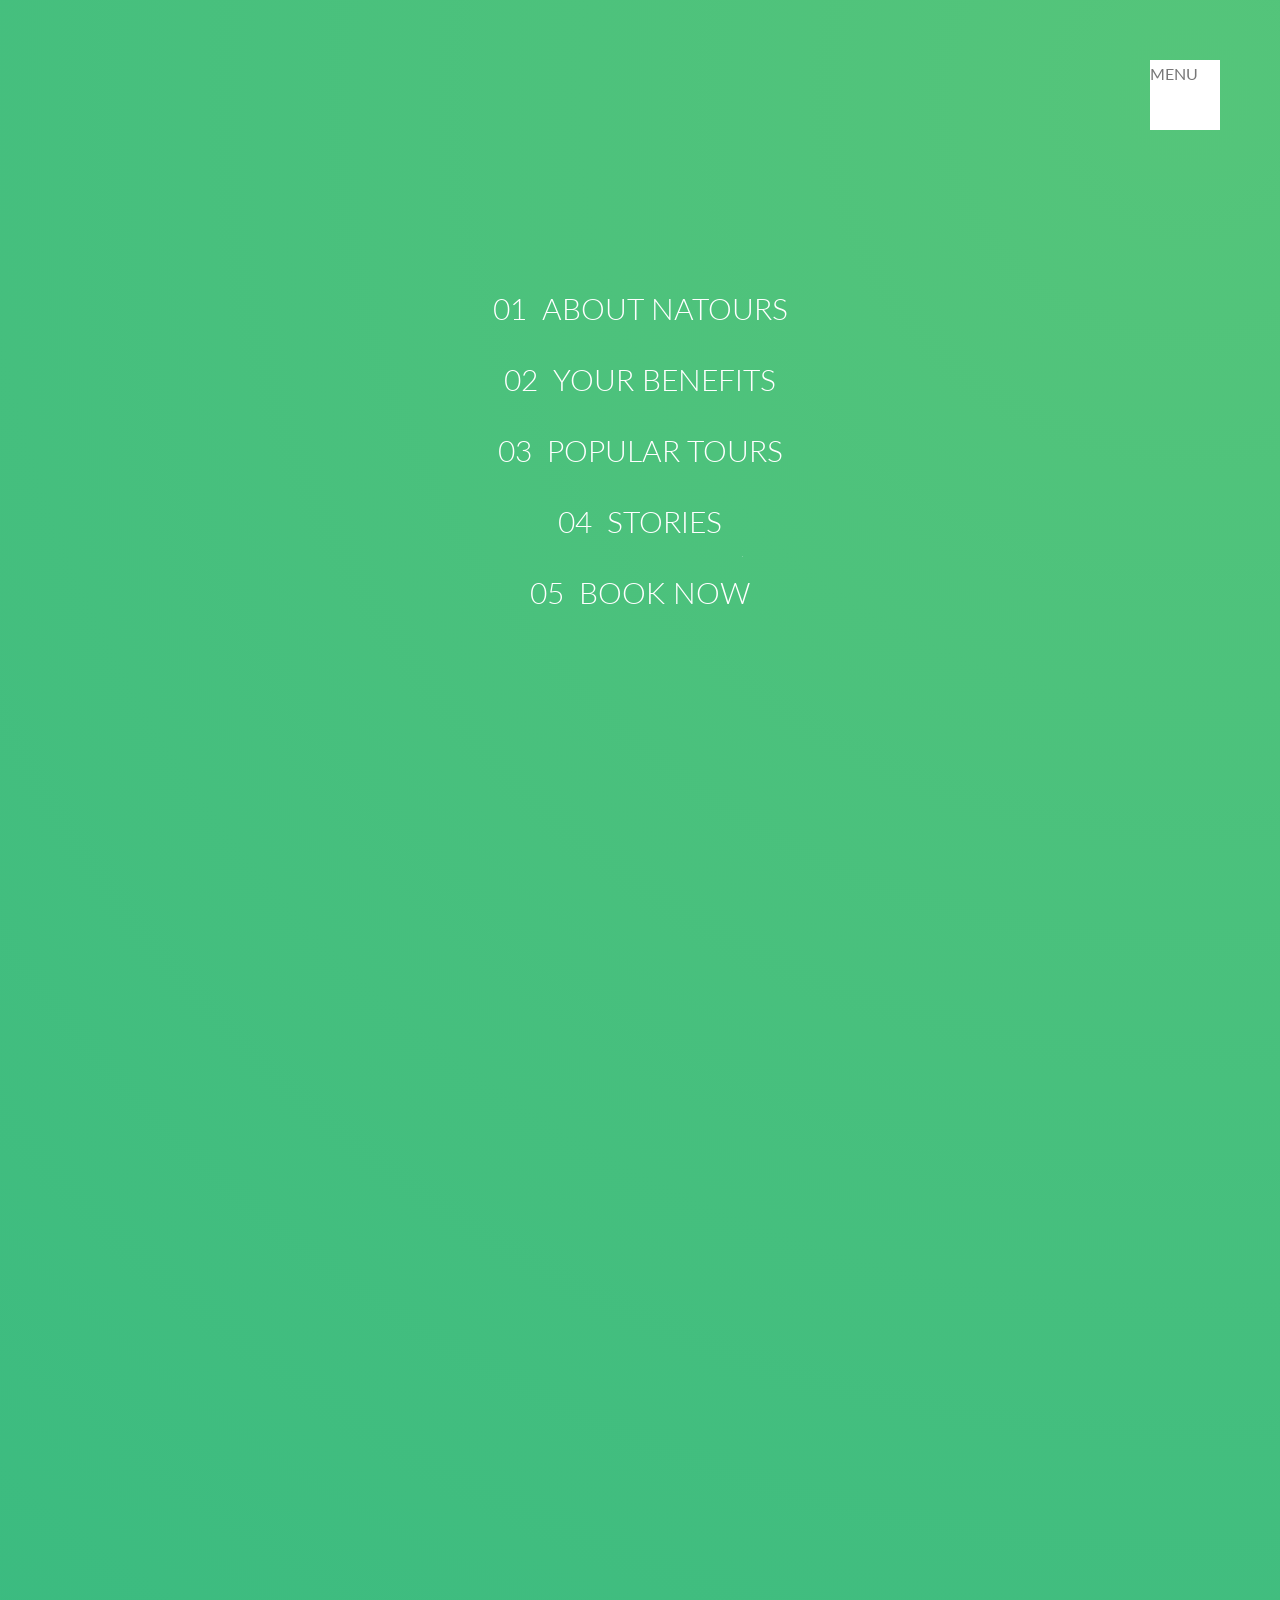
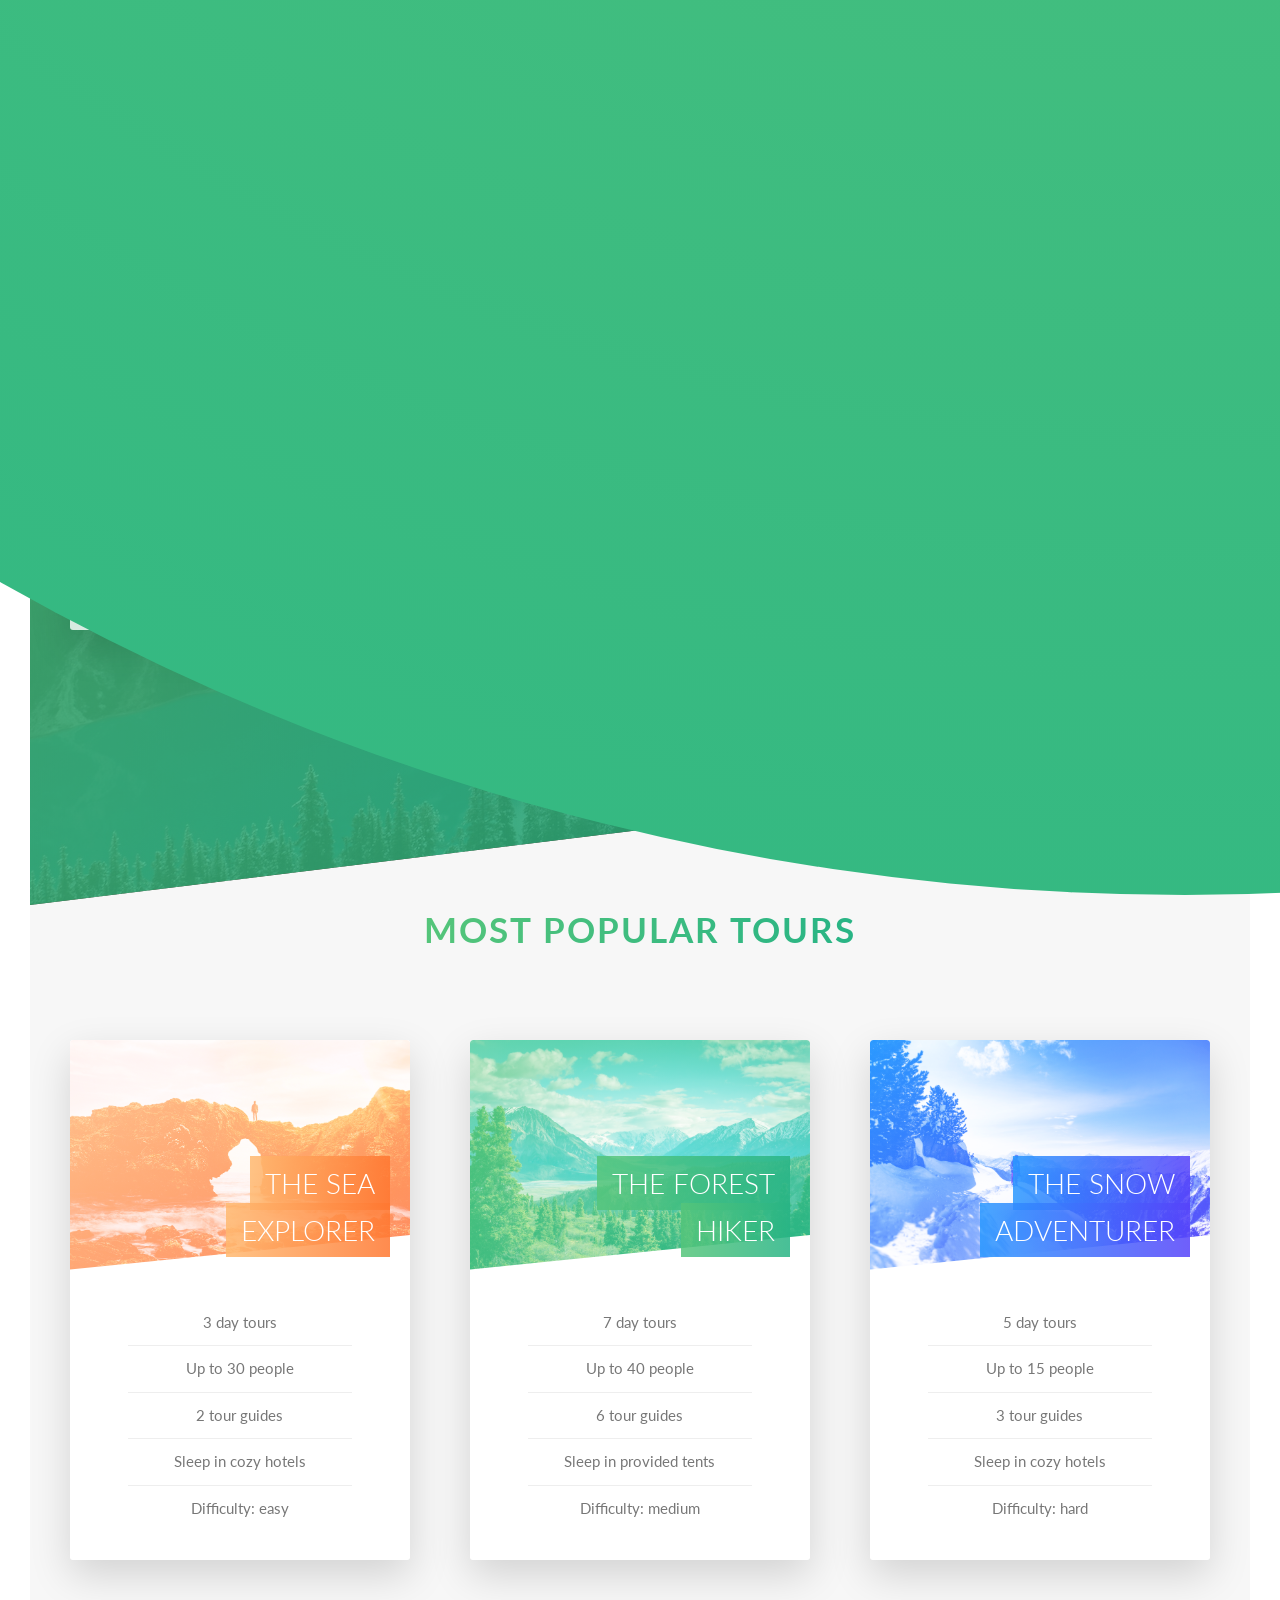
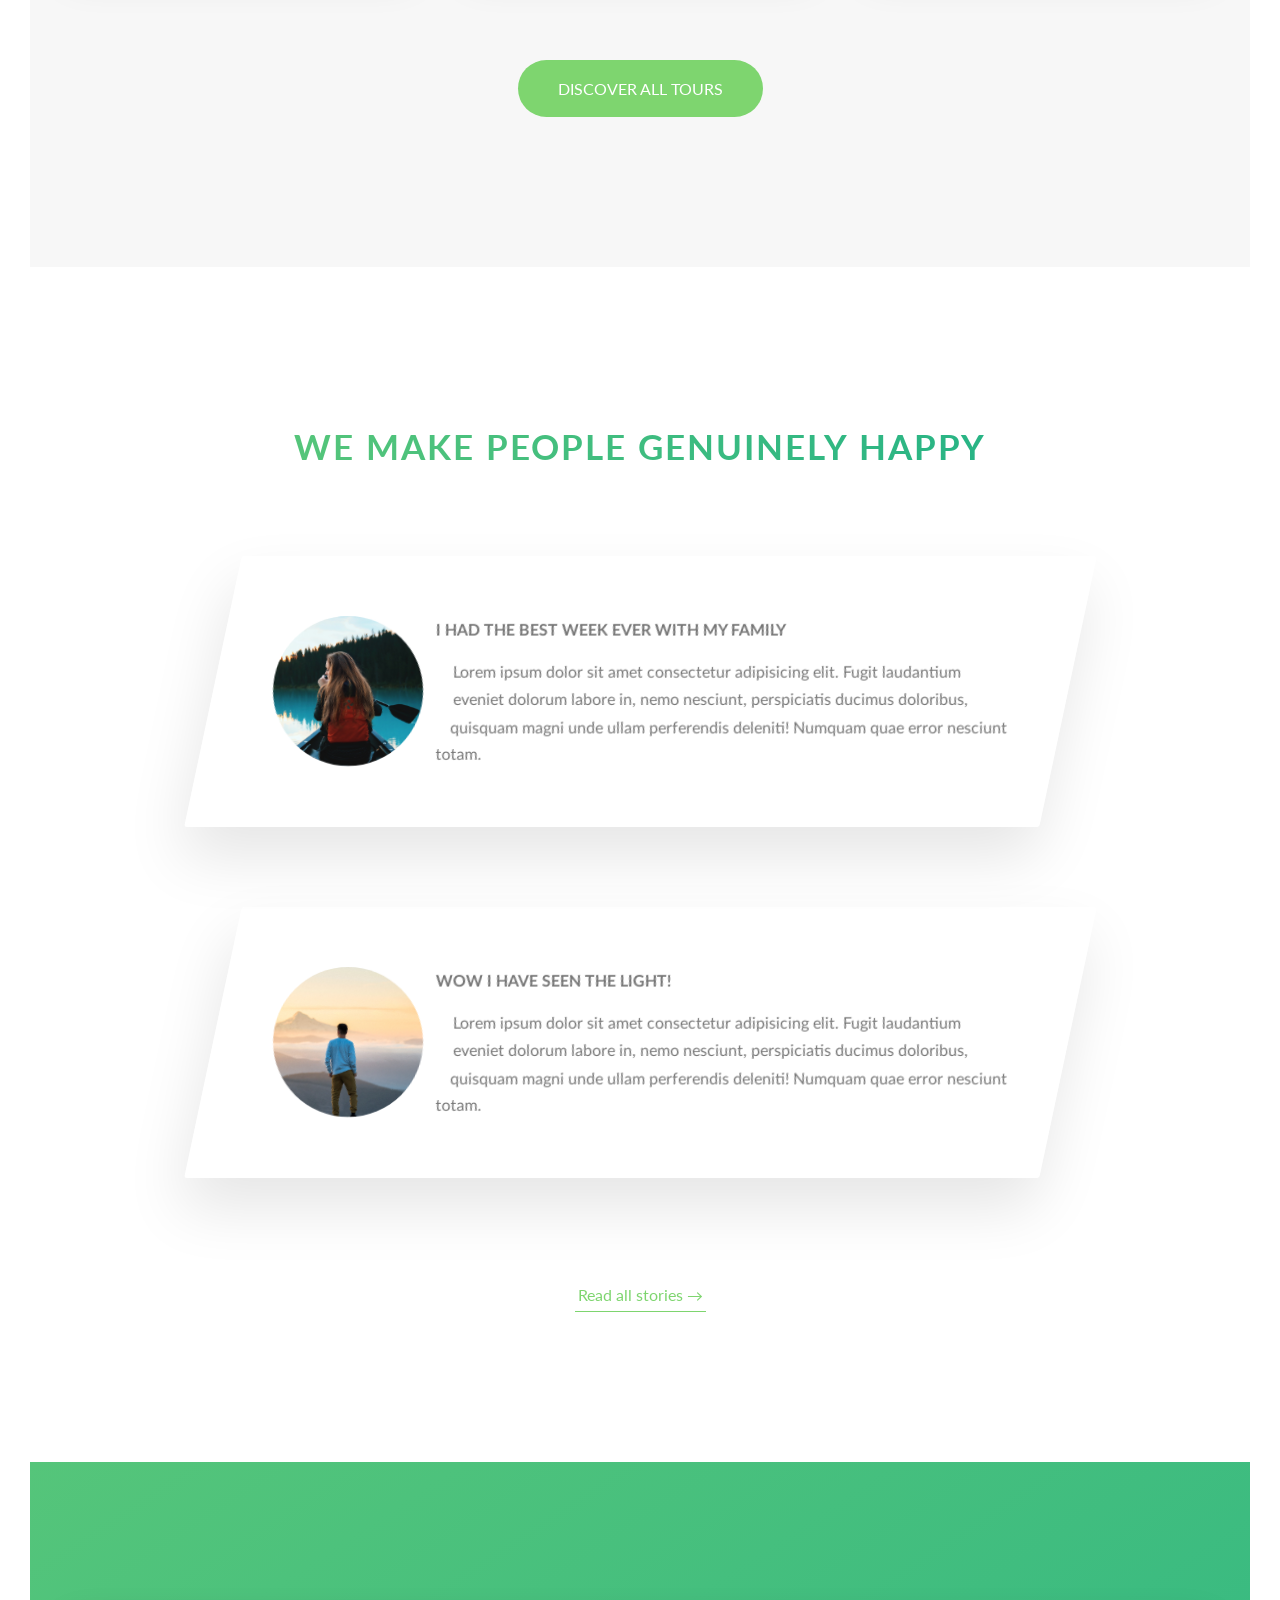
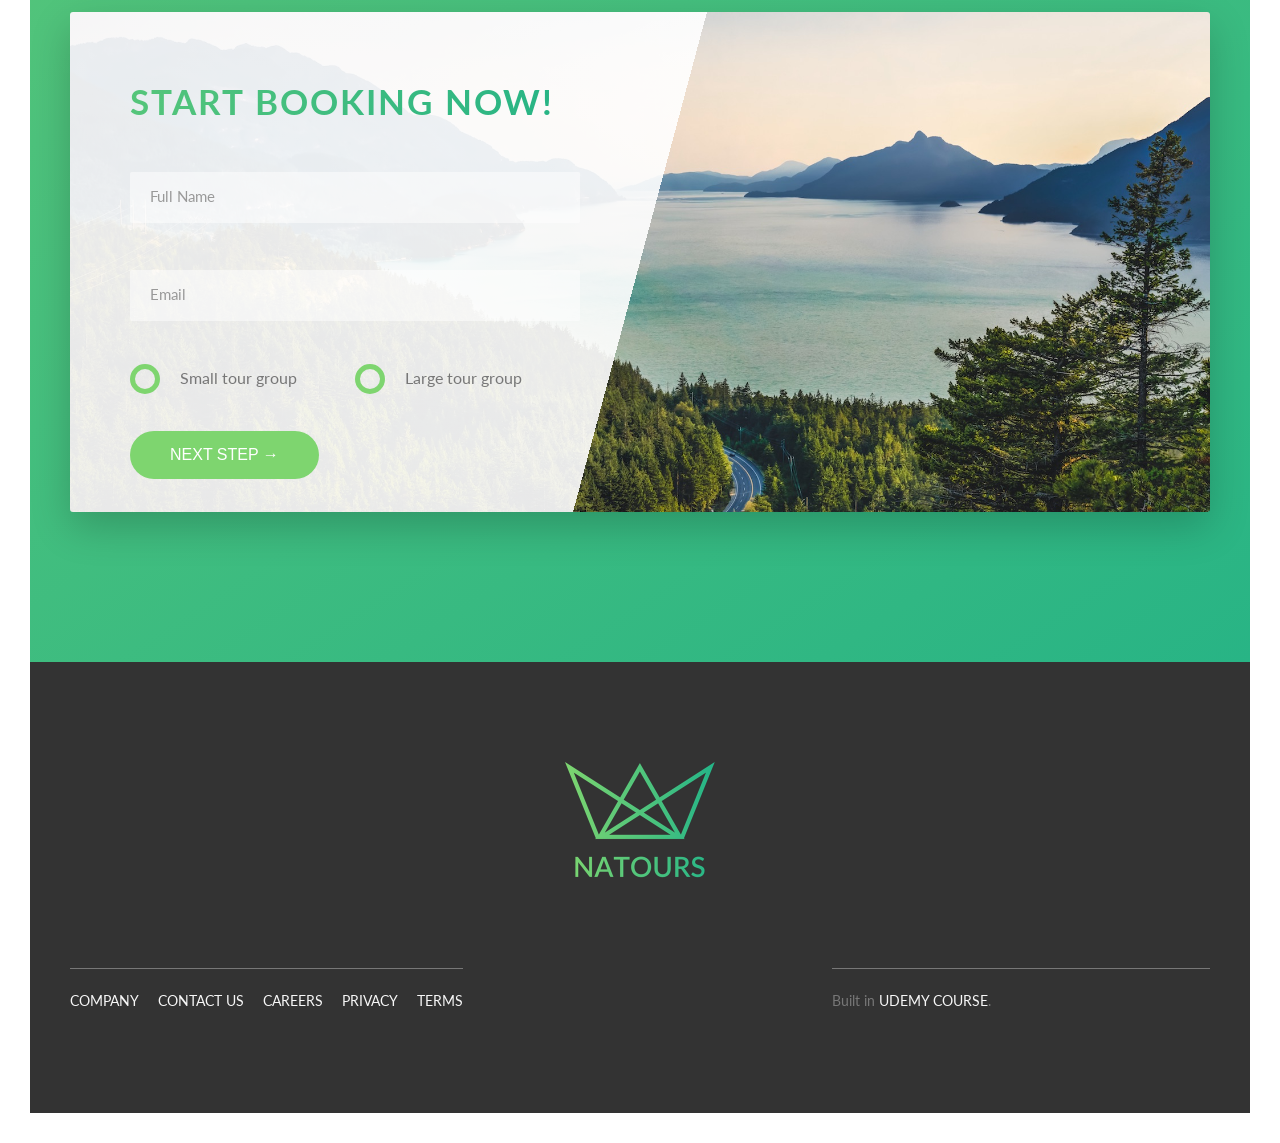
==== commit 60b9c470: "49: adding menu navigation with checkbox hack" ====
--- a/Natours/index.html
+++ b/Natours/index.html
@@ -13,6 +13,38 @@
 
     <title>Natours | Exciting tours for adventurous people</title>
 </head>
+
+<div class="navigation">
+    <input type="checkbox" class="navigation__checkbox" id="navi-toggle">
+    <label for="navi-toggle" class="navigation__button">MENU</label>
+    <div class="navigation__background">&nbsp;</div>
+    <!--&nbsp means white space -->
+
+    <nav class="navigation__nav">
+        <ul class="navigation__list">
+            <li class="navigation__item">
+                <a href="#" class="navigation__link">
+                    <span>01</span>About Natours</a>
+            </li>
+            <li class="navigation__item">
+                <a href="#" class="navigation__link">
+                    <span>02</span>Your Benefits</a>
+            </li>
+            <li class="navigation__item">
+                <a href="#" class="navigation__link">
+                    <span>03</span>Popular Tours</a>
+            </li>
+            <li class="navigation__item">
+                <a href="#" class="navigation__link">
+                    <span>04</span>Stories</a>
+            </li>
+            <li class="navigation__item">
+                <a href="#" class="navigation__link">
+                    <span>05</span>Book Now</a>
+            </li>
+        </ul>
+    </nav>
+</div>
 
 <body>
     <header class='header'>
--- a/Natours/css/style.css
+++ b/Natours/css/style.css
@@ -489,6 +489,62 @@
 .form__radio-input:checked ~ .form__radio-label .form__radio-button::after {
   opacity: 1; }
 
+.navigation__button {
+  background-color: #fff;
+  height: 7rem;
+  width: 7rem;
+  position: fixed;
+  top: 6rem;
+  right: 6rem;
+  z-index: 2000; }
+
+.navigation__background {
+  height: 6rem;
+  width: 6rem;
+  border-radius: 50%;
+  position: fixed;
+  top: 6.5rem;
+  right: 6.5rem;
+  background-image: radial-gradient(#55c57a, #28b485);
+  z-index: 1000;
+  transform: scale(80); }
+
+.navigation__nav {
+  height: 100vh;
+  width: 100%;
+  position: fixed;
+  top: 0;
+  right: 0;
+  z-index: 1500; }
+
+.navigation__list {
+  position: absolute;
+  top: 50%;
+  left: 50%;
+  transform: translate(-50%, -50%);
+  list-style: none;
+  text-align: center; }
+
+.navigation__link:link, .navigation__link:visited {
+  display: inline-block;
+  font-size: 3rem;
+  font-weight: 300;
+  padding: 1rem 2rem;
+  color: #fff;
+  text-decoration: none;
+  text-transform: uppercase;
+  background-image: linear-gradient(120deg, transparent 0%, transparent 50%, #fff 50%);
+  background-size: 220%;
+  transition: all 0.4s; }
+  .navigation__link:link span, .navigation__link:visited span {
+    margin-right: 1.5rem;
+    display: inline-block; }
+
+.navigation__link:hover, .navigation__link:active {
+  background-position: 100%;
+  color: #7ed56f;
+  transform: translateX(1rem); }
+
 .header {
   height: 95vh;
   /* background-image: url(../img/hero.jpg); */
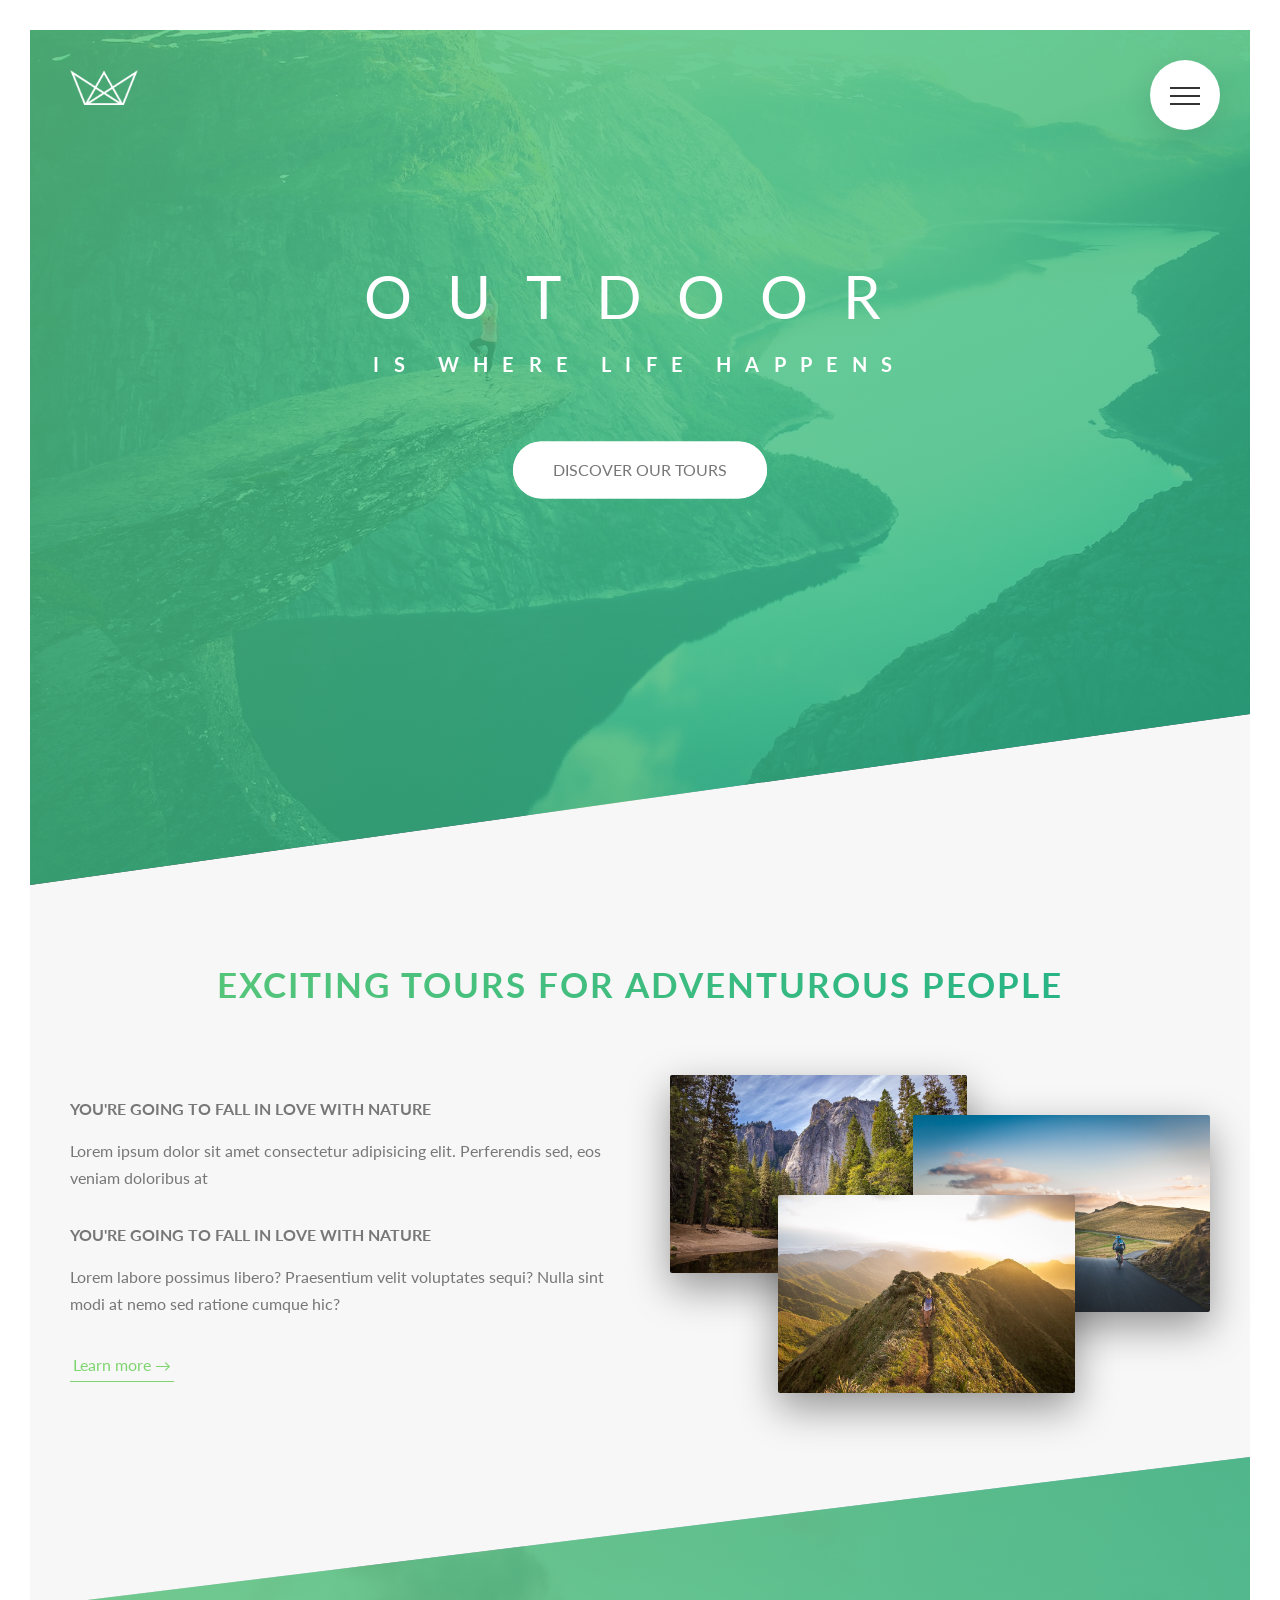
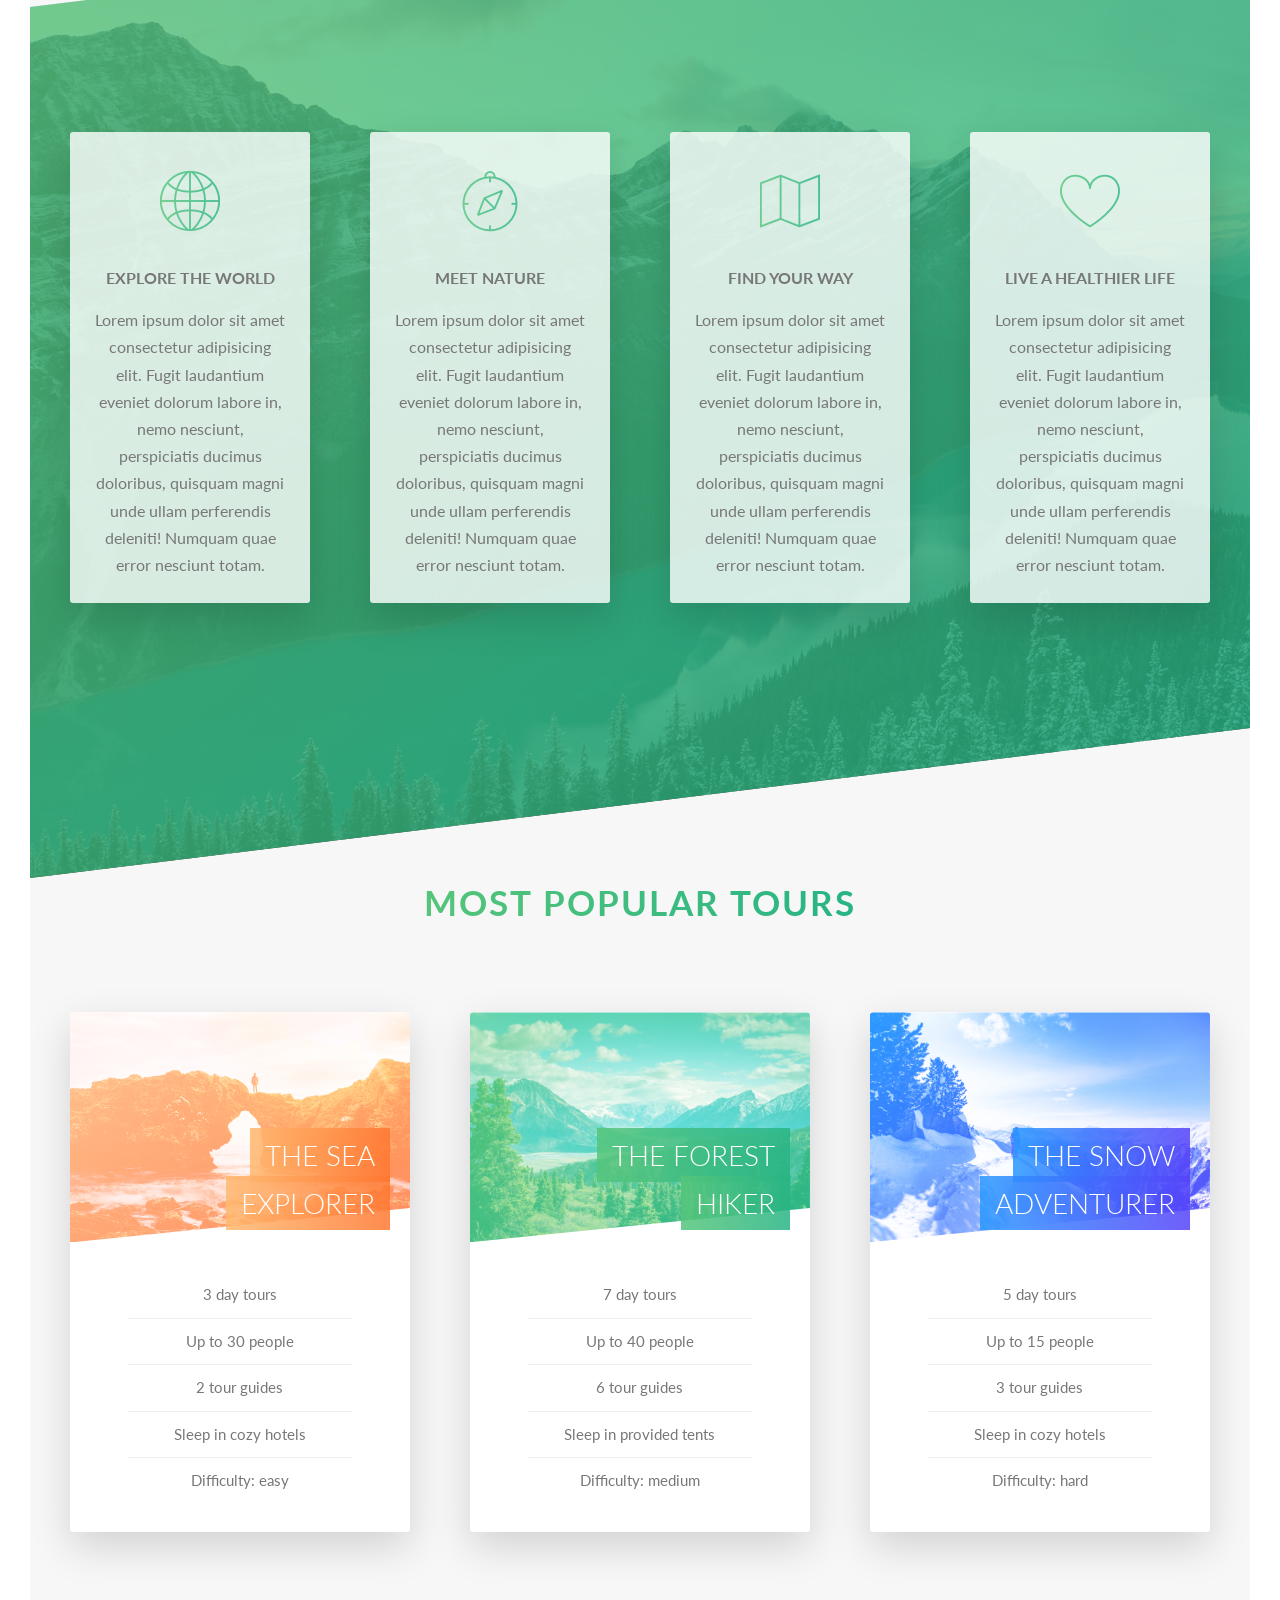
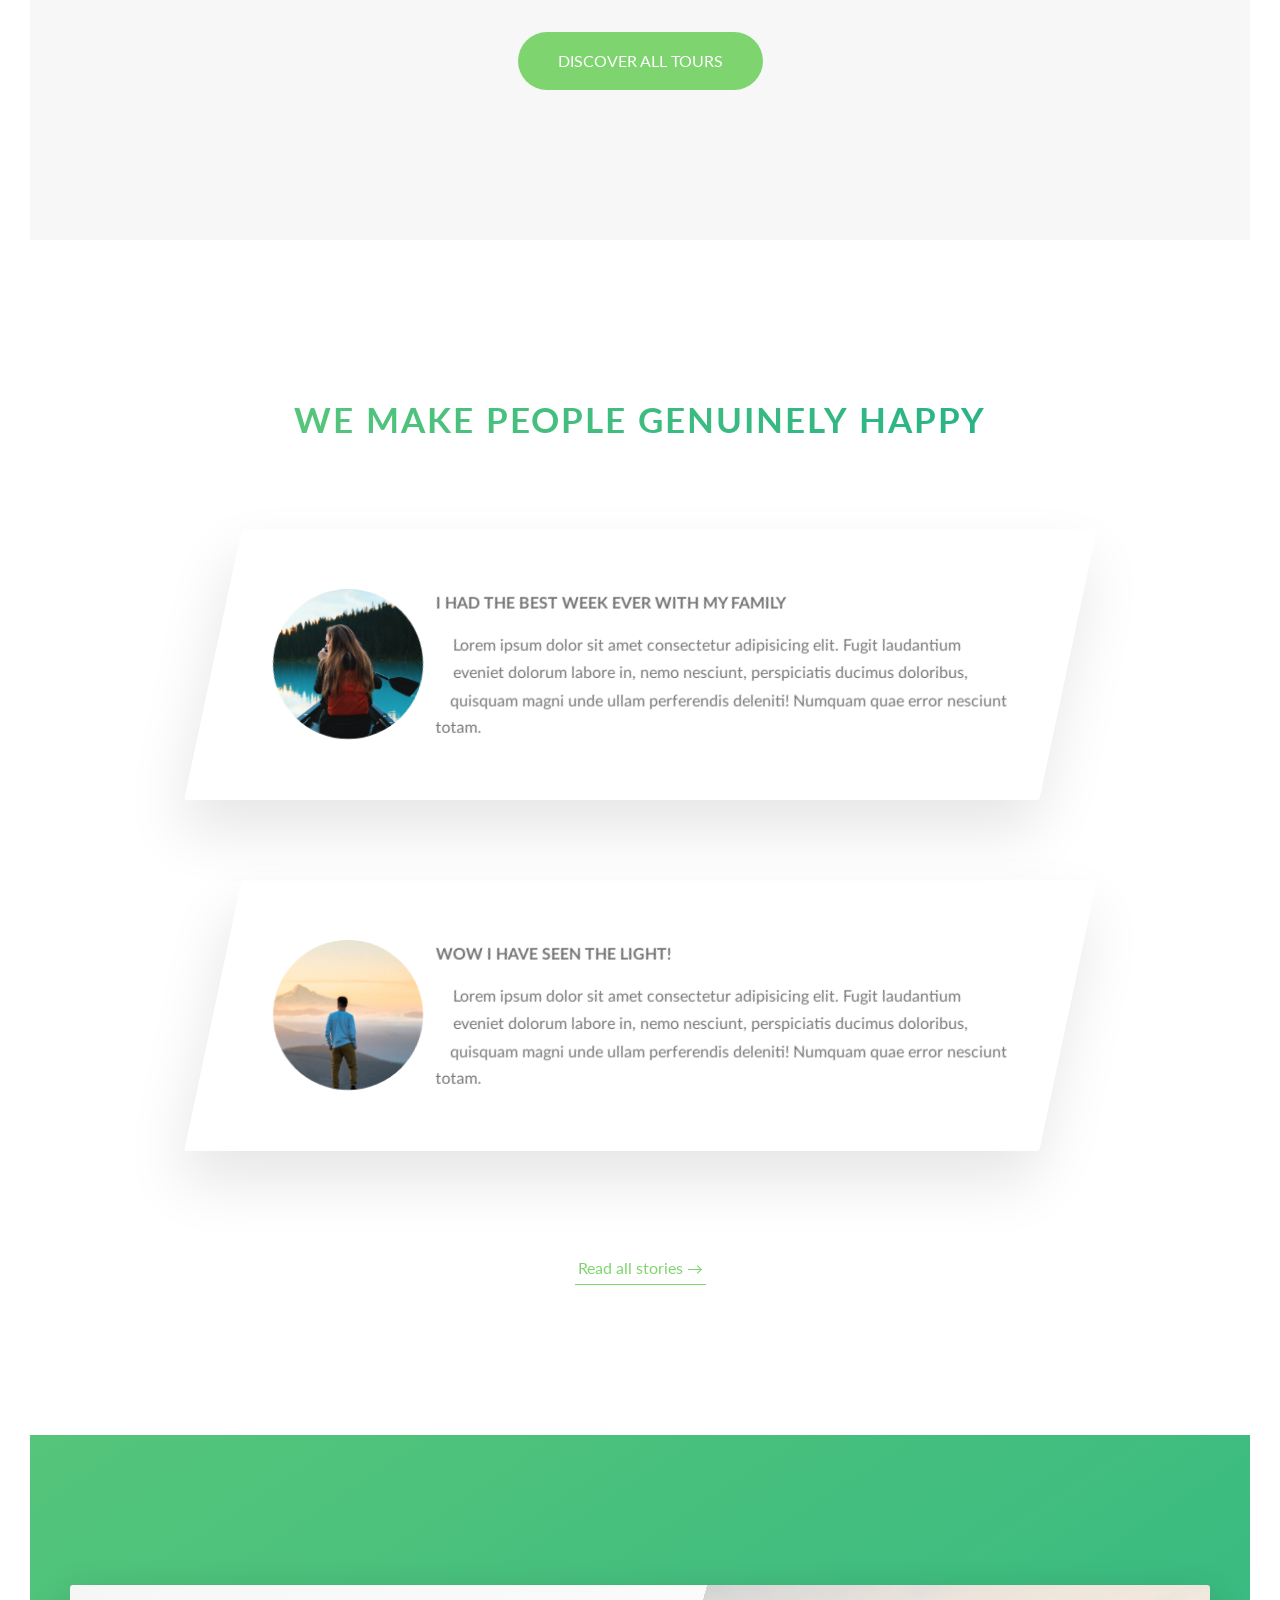
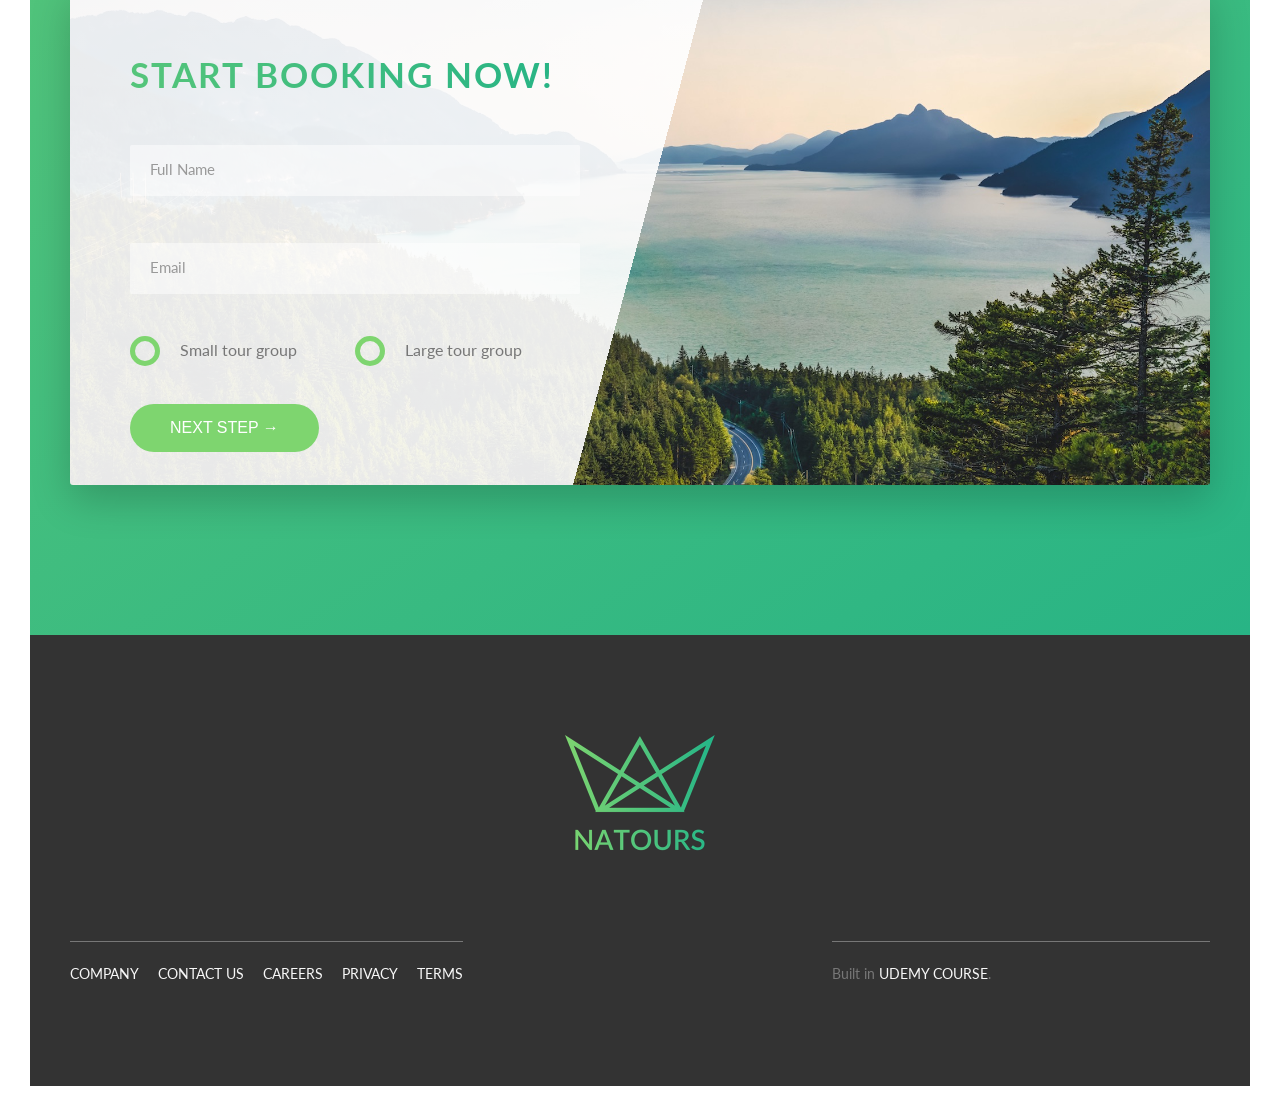
==== commit 51bb9cf5: "51: finished navigation with collapse hamburger animation" ====
--- a/Natours/index.html
+++ b/Natours/index.html
@@ -16,7 +16,9 @@
 
 <div class="navigation">
     <input type="checkbox" class="navigation__checkbox" id="navi-toggle">
-    <label for="navi-toggle" class="navigation__button">MENU</label>
+    <label for="navi-toggle" class="navigation__button">
+        <span class="navigation__icon">&nbsp;</span>
+    </label>
     <div class="navigation__background">&nbsp;</div>
     <!--&nbsp means white space -->
 
--- a/Natours/css/style.css
+++ b/Natours/css/style.css
@@ -489,14 +489,21 @@
 .form__radio-input:checked ~ .form__radio-label .form__radio-button::after {
   opacity: 1; }
 
+.navigation__checkbox {
+  display: none; }
+
 .navigation__button {
   background-color: #fff;
   height: 7rem;
   width: 7rem;
+  border-radius: 50%;
   position: fixed;
   top: 6rem;
   right: 6rem;
-  z-index: 2000; }
+  z-index: 2000;
+  box-shadow: 0 1rem 3rem rgba(0, 0, 0, 0.1);
+  text-align: center;
+  cursor: pointer; }
 
 .navigation__background {
   height: 6rem;
@@ -507,15 +514,17 @@
   right: 6.5rem;
   background-image: radial-gradient(#55c57a, #28b485);
   z-index: 1000;
-  transform: scale(80); }
+  transition: transform 0.8s cubic-bezier(0.68, -0.55, 0.265, 1.55); }
 
 .navigation__nav {
   height: 100vh;
-  width: 100%;
   position: fixed;
   top: 0;
   right: 0;
-  z-index: 1500; }
+  z-index: 1500;
+  width: 0;
+  opacity: 0;
+  transition: all 0.8s 0.1s; }
 
 .navigation__list {
   position: absolute;
@@ -523,7 +532,11 @@
   left: 50%;
   transform: translate(-50%, -50%);
   list-style: none;
-  text-align: center; }
+  text-align: center;
+  width: 100%; }
+
+.navigation__item {
+  margin: 1rem; }
 
 .navigation__link:link, .navigation__link:visited {
   display: inline-block;
@@ -535,7 +548,7 @@
   text-transform: uppercase;
   background-image: linear-gradient(120deg, transparent 0%, transparent 50%, #fff 50%);
   background-size: 220%;
-  transition: all 0.4s; }
+  transition: all 0.8s; }
   .navigation__link:link span, .navigation__link:visited span {
     margin-right: 1.5rem;
     display: inline-block; }
@@ -544,6 +557,48 @@
   background-position: 100%;
   color: #7ed56f;
   transform: translateX(1rem); }
+
+.navigation__checkbox:checked ~ .navigation__background {
+  transform: scale(80); }
+
+.navigation__checkbox:checked ~ .navigation__nav {
+  opacity: 1;
+  width: 100%; }
+
+.navigation__icon {
+  position: relative;
+  margin-top: 3.5rem; }
+  .navigation__icon, .navigation__icon::before, .navigation__icon::after {
+    width: 3rem;
+    height: 2px;
+    background-color: #333;
+    display: inline-block; }
+  .navigation__icon::before, .navigation__icon::after {
+    content: "";
+    position: absolute;
+    left: 0;
+    transition: all 0.2s; }
+  .navigation__icon::before {
+    top: -0.8rem; }
+  .navigation__icon::after {
+    top: 0.8rem; }
+
+.navigation__button:hover .navigation__icon::before {
+  top: -1rem; }
+
+.navigation__button:hover .navigation__icon::after {
+  top: 1rem; }
+
+.navigation__checkbox:checked + .navigation__button .navigation__icon {
+  background-color: transparent; }
+
+.navigation__checkbox:checked + .navigation__button .navigation__icon::before {
+  top: 0;
+  transform: rotate(135deg); }
+
+.navigation__checkbox:checked + .navigation__button .navigation__icon::after {
+  top: 0;
+  transform: rotate(-135deg); }
 
 .header {
   height: 95vh;
